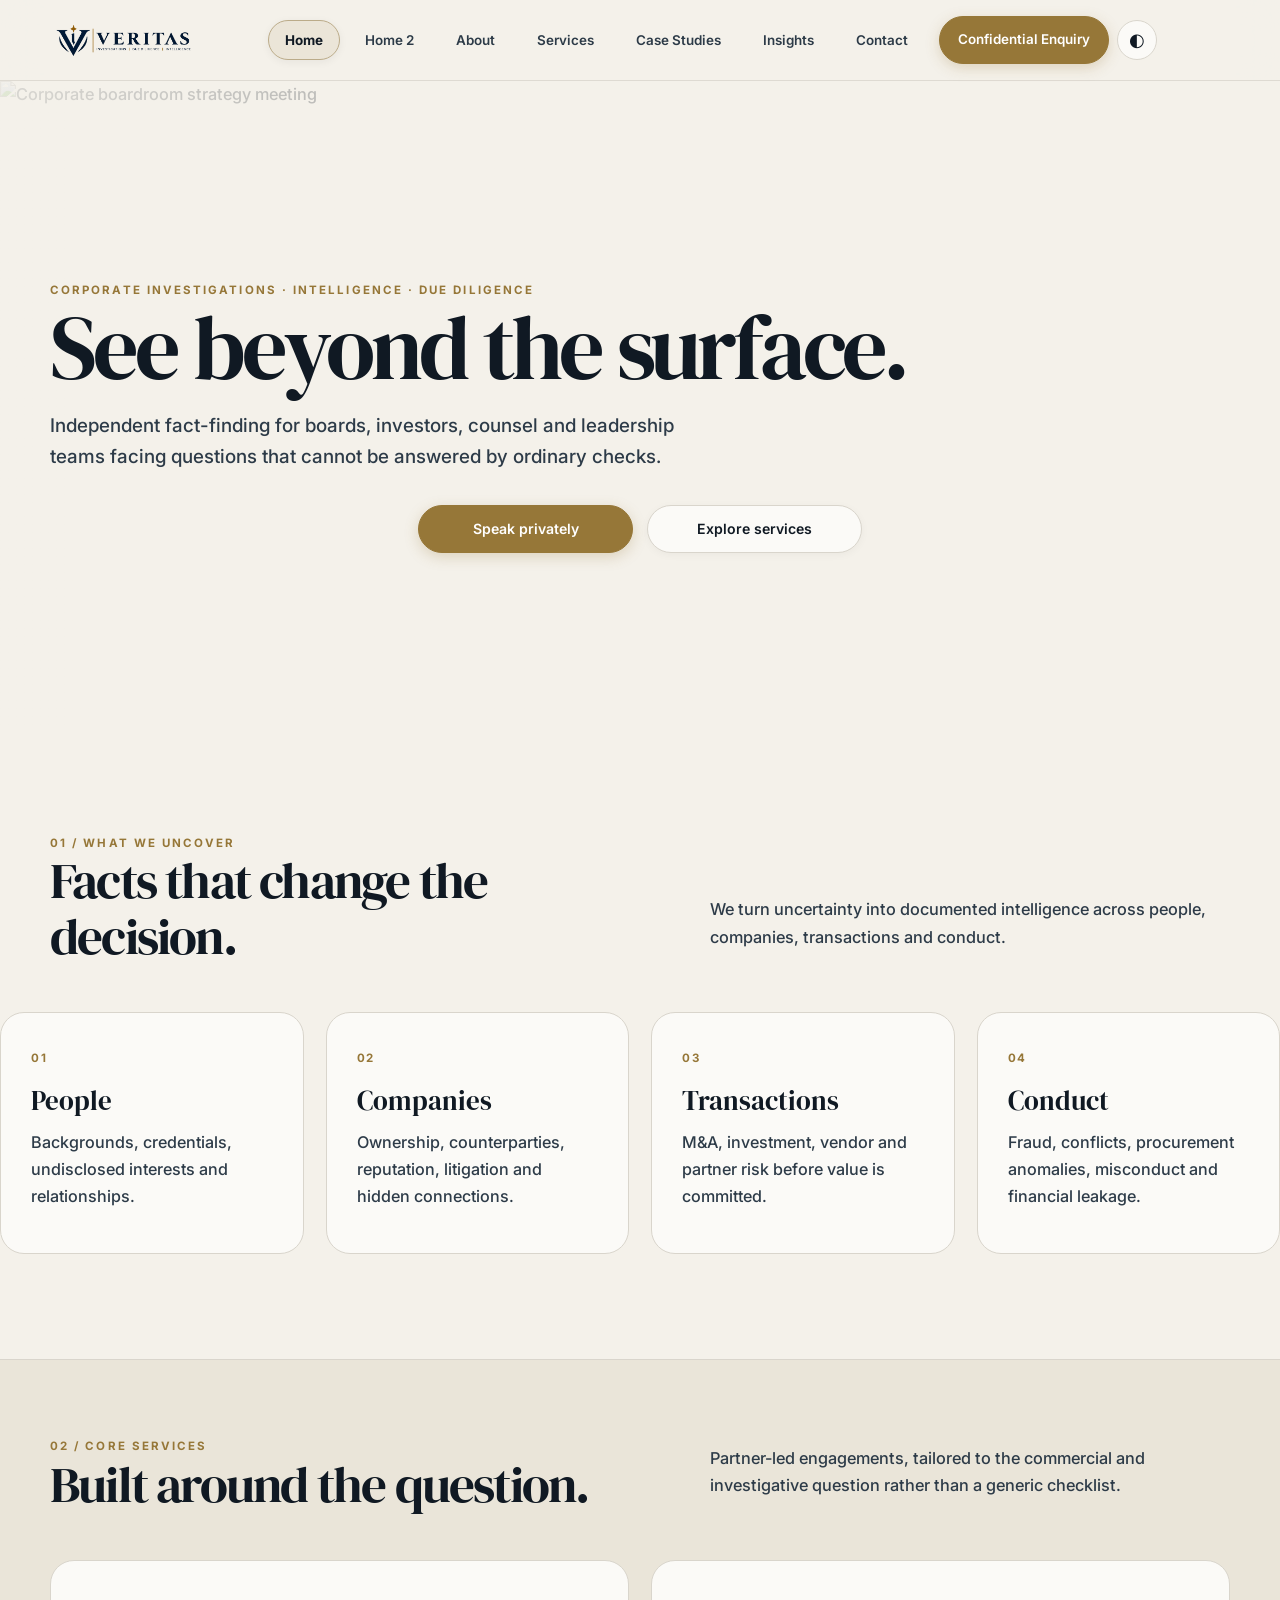
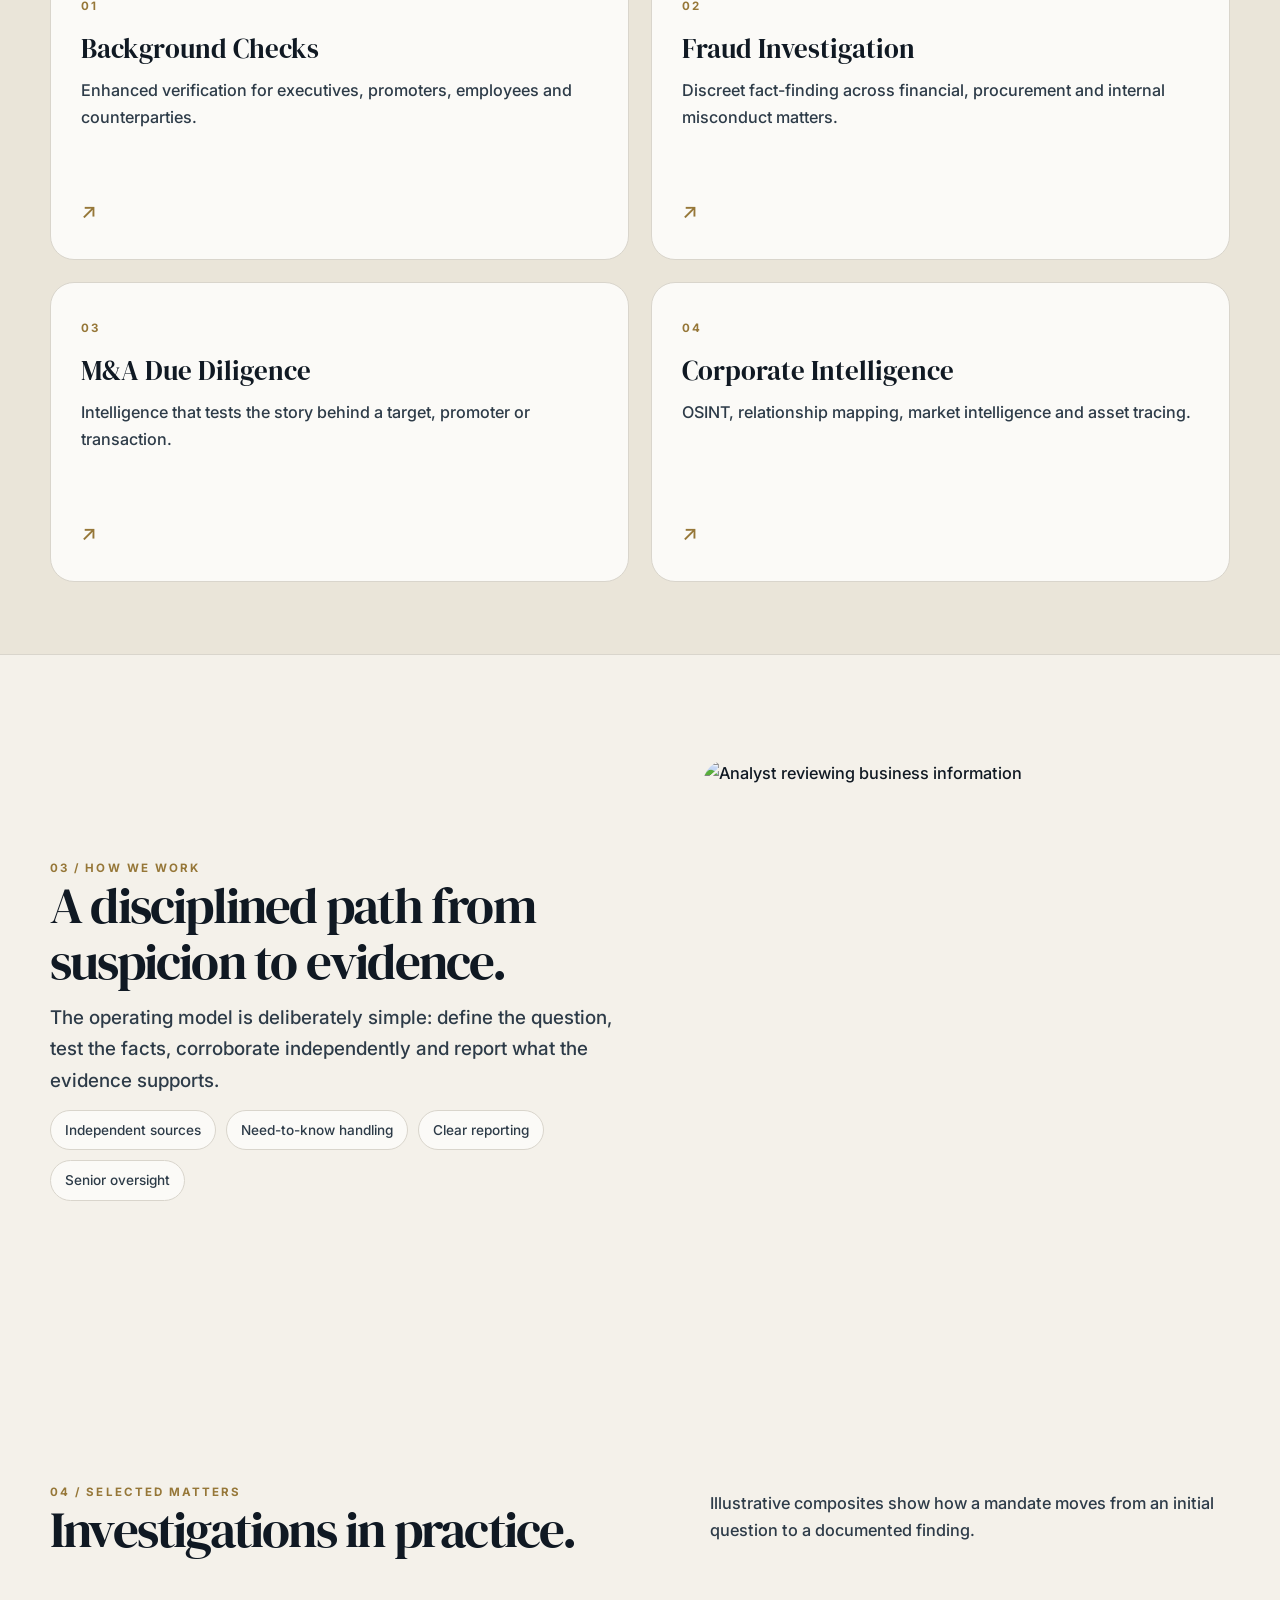
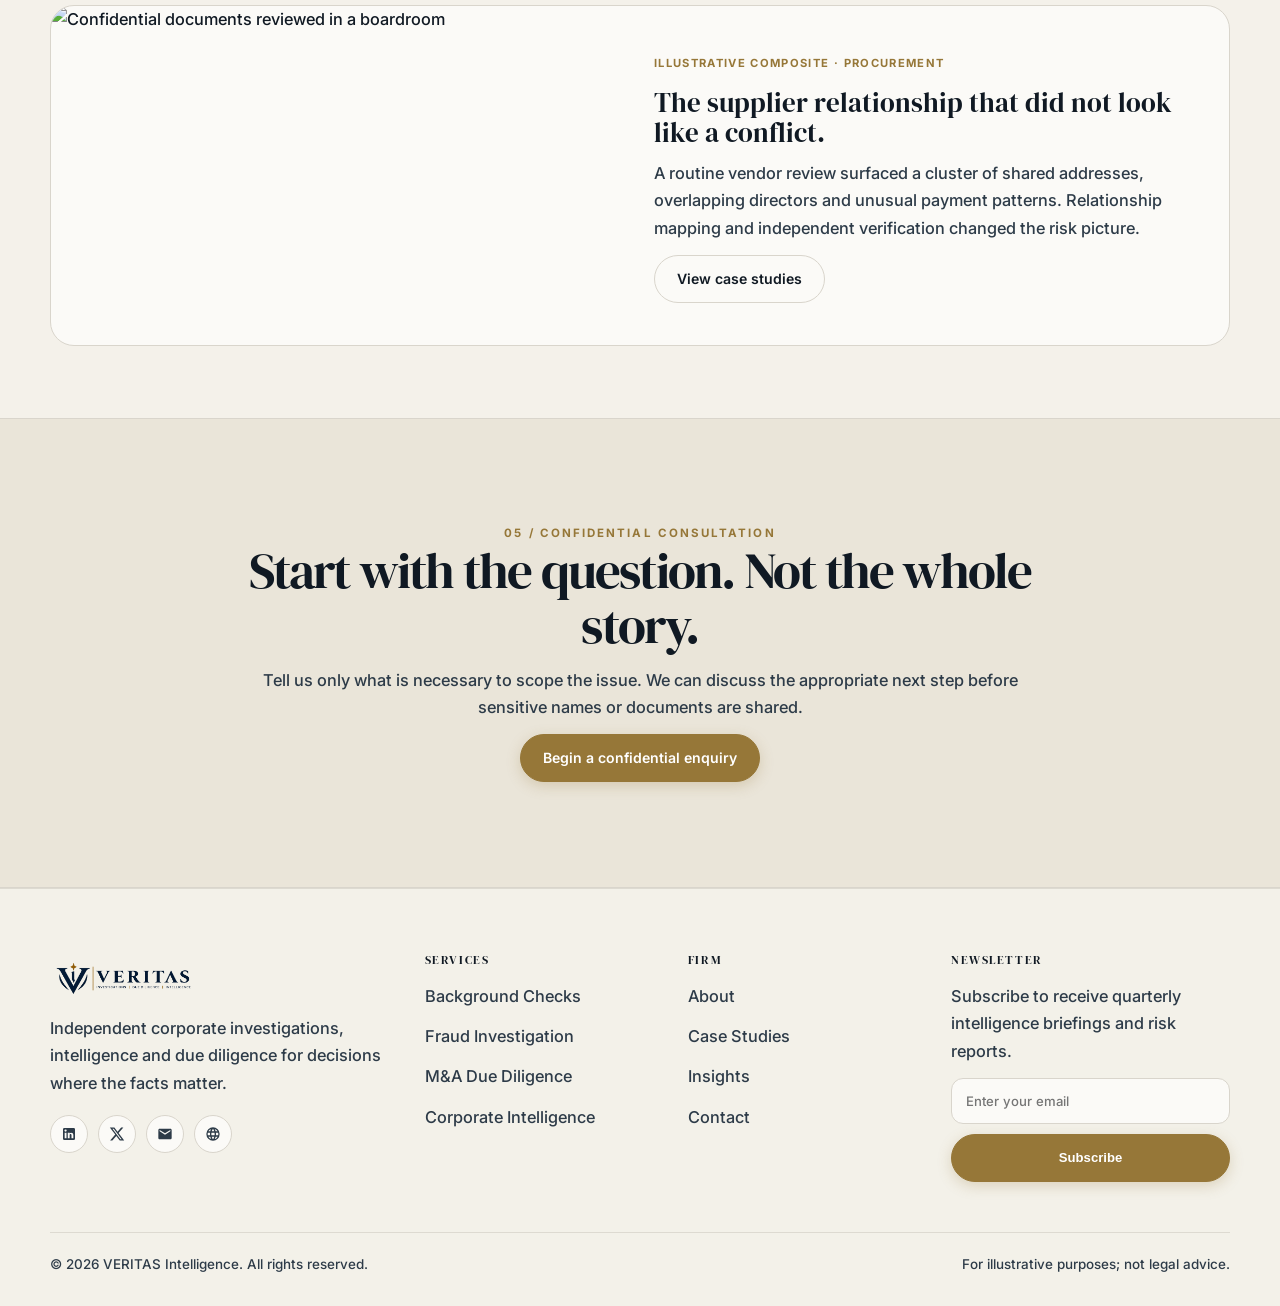
==== index.html @ 7354df3a "firstcommit" ====
<!doctype html>
<html lang="en">

<head>
  <meta charset="utf-8">
  <meta name="viewport" content="width=device-width,initial-scale=1">
  <title>Corporate Investigation & Due Diligence | VERITAS Intelligence</title>
  <meta name="description" content="Discreet corporate investigations, intelligence and due diligence.">
  <link rel="icon" type="image/png" href="assets/favicon.png">
  <link rel="stylesheet" href="assets/style.css">
</head>

<body data-page="home" class="">

  <header class="site-header">
    <div class="container nav">
      <a class="brand" href="index.html"><img src="assets/logo.png" width="144" height="48"
          alt="VERITAS Intelligence"></a>
      <nav class="nav-links"><a href="index.html" data-page="home">Home</a><a href="home-02.html"
          data-page="home-02">Home 2</a><a href="about.html" data-page="about">About</a><a href="services.html"
          data-page="services">Services</a><a href="case-studies.html" data-page="cases">Case Studies</a><a
          href="insights.html" data-page="insights">Insights</a><a href="contact.html" data-page="contact">Contact</a><a
          class="btn gold nav-btn" href="contact.html">Confidential Enquiry</a><button class="theme-toggle"
          data-theme-toggle aria-label="Switch theme">◐</button></nav>
      <div class="nav-actions">
        <button class="menu-toggle" data-menu aria-label="Open menu">☰</button>
      </div>
    </div>
  </header>


  <section class="hero">
    <img src="https://images.unsplash.com/photo-1758691736067-b309ee3ef7b9?auto=format&fit=crop&fm=jpg&q=82&w=1800"
      alt="Corporate boardroom strategy meeting">
    <div class="container hero-inner">
      <div class="eyebrow">Corporate investigations · Intelligence · Due diligence</div>
      <h1>See beyond the surface.</h1>
      <p class="lead">Independent fact-finding for boards, investors, counsel and leadership teams facing questions that
        cannot be answered by ordinary checks.</p>
      <div class="hero-meta"><a class="btn gold" href="contact.html">Speak privately</a><a class="btn secondary"
          href="services.html">Explore services</a></div>
    </div>
  </section>
  <section class="section">
    <div class="container section-head">
      <div>
        <div class="eyebrow">01 / What we uncover</div>
        <h2>Facts that change the decision.</h2>
      </div>
      <div>
        <p>We turn uncertainty into documented intelligence across people, companies, transactions and conduct.</p>
      </div>
    </div>
    <div class="grid grid-4">
      <article class="card"><span class="num">01</span>
        <h3>People</h3>
        <p>Backgrounds, credentials, undisclosed interests and relationships.</p>
      </article>
      <article class="card"><span class="num">02</span>
        <h3>Companies</h3>
        <p>Ownership, counterparties, reputation, litigation and hidden connections.</p>
      </article>
      <article class="card"><span class="num">03</span>
        <h3>Transactions</h3>
        <p>M&A, investment, vendor and partner risk before value is committed.</p>
      </article>
      <article class="card"><span class="num">04</span>
        <h3>Conduct</h3>
        <p>Fraud, conflicts, procurement anomalies, misconduct and financial leakage.</p>
      </article>
    </div>
  </section>
  <section class="section-sm dark-band">
    <div class="container">
      <div class="section-head">
        <div>
          <div class="eyebrow">02 / Core services</div>
          <h2>Built around the question.</h2>
        </div>
        <div>
          <p>Partner-led engagements, tailored to the commercial and investigative question rather than a generic
            checklist.</p>
        </div>
      </div>
      <div class="grid grid-2">
        <a class="card service-card" href="services.html">
          <div><span class="num">01</span>
            <h3>Background Checks</h3>
            <p>Enhanced verification for executives, promoters, employees and counterparties.</p>
          </div><span class="arrow">↗</span>
        </a>
        <a class="card service-card" href="services.html">
          <div><span class="num">02</span>
            <h3>Fraud Investigation</h3>
            <p>Discreet fact-finding across financial, procurement and internal misconduct matters.</p>
          </div><span class="arrow">↗</span>
        </a>
        <a class="card service-card" href="services.html">
          <div><span class="num">03</span>
            <h3>M&A Due Diligence</h3>
            <p>Intelligence that tests the story behind a target, promoter or transaction.</p>
          </div><span class="arrow">↗</span>
        </a>
        <a class="card service-card" href="services.html">
          <div><span class="num">04</span>
            <h3>Corporate Intelligence</h3>
            <p>OSINT, relationship mapping, market intelligence and asset tracing.</p>
          </div><span class="arrow">↗</span>
        </a>
      </div>
    </div>
  </section>
  <section class="section">
    <div class="container split">
      <div>
        <div class="eyebrow">03 / How we work</div>
        <h2>A disciplined path from suspicion to evidence.</h2>
        <p class="lead">The operating model is deliberately simple: define the question, test the facts, corroborate
          independently and report what the evidence supports.</p>
        <div class="pills"><span class="pill">Independent sources</span><span class="pill">Need-to-know
            handling</span><span class="pill">Clear reporting</span><span class="pill">Senior oversight</span></div>
      </div><img
        src="https://images.unsplash.com/photo-1758876020343-c8c2add9d527?auto=format&fit=crop&fm=jpg&q=82&w=1500"
        alt="Analyst reviewing business information">
    </div>
  </section>
  <section class="section-sm">
    <div class="container">
      <div class="section-head">
        <div>
          <div class="eyebrow">04 / Selected matters</div>
          <h2>Investigations in practice.</h2>
        </div>
        <div>
          <p>Illustrative composites show how a mandate moves from an initial question to a documented finding.</p>
        </div>
      </div>
      <div class="case-card"><img
          src="https://images.unsplash.com/photo-1758876201660-103984519266?auto=format&fit=crop&fm=jpg&q=82&w=1500"
          alt="Confidential documents reviewed in a boardroom">
        <div class="copy"><span class="tag">Illustrative composite · Procurement</span>
          <h3>The supplier relationship that did not look like a conflict.</h3>
          <p>A routine vendor review surfaced a cluster of shared addresses, overlapping directors and unusual payment
            patterns. Relationship mapping and independent verification changed the risk picture.</p><a
            class="btn ghost" href="case-studies.html">View case studies</a>
        </div>
      </div>
    </div>
  </section>
  <section class="section dark-band">
    <div class="container narrow" style="text-align:center">
      <div class="eyebrow">05 / Confidential consultation</div>
      <h2>Start with the question. Not the whole story.</h2>
      <p>Tell us only what is necessary to scope the issue. We can discuss the appropriate next step before sensitive
        names or documents are shared.</p><a class="btn gold" href="contact.html">Begin a confidential enquiry</a>
    </div>
  </section>


  <footer class="footer">
    <div class="container footer-grid">
      <div><a class="brand" href="index.html"><img src="assets/logo.png" width="144" height="48"
            alt="VERITAS Intelligence"></a>
        <p>Independent corporate investigations, intelligence and due diligence for decisions where the facts matter.
        </p>
        <div class="footer-socials">
          <a href="#" aria-label="LinkedIn"><svg width="16" height="16" fill="currentColor" viewBox="0 0 24 24">
              <path
                d="M19 3a2 2 0 0 1 2 2v14a2 2 0 0 1-2 2H5a2 2 0 0 1-2-2V5a2 2 0 0 1 2-2h14m-.5 15.5v-5.3a3.26 3.26 0 0 0-3.26-3.26c-.85 0-1.84.52-2.28 1.3v-1.11h-2.79v8.37h2.79v-4.93c0-.77.62-1.4 1.39-1.4a1.4 1.4 0 0 1 1.4 1.4v4.93h2.75M6.88 8.56a1.68 1.68 0 0 0 1.68-1.68c0-.93-.75-1.69-1.68-1.69a1.69 1.69 0 0 0-1.69 1.69c0 .93.76 1.68 1.69 1.68m1.39 9.94v-8.37H5.5v8.37h2.77z" />
            </svg></a>
          <a href="#" aria-label="X (Twitter)"><svg width="16" height="16" fill="currentColor" viewBox="0 0 24 24">
              <path
                d="M18.244 2.25h3.308l-7.227 8.26 8.502 11.24H16.17l-5.214-6.817L4.99 21.75H1.68l7.73-8.835L1.254 2.25H8.08l4.713 6.231zm-1.161 17.52h1.833L7.084 4.126H5.117z" />
            </svg></a>
          <a href="contact.html" aria-label="Email"><svg width="16" height="16" fill="currentColor" viewBox="0 0 24 24">
              <path
                d="M20 4H4c-1.1 0-1.99.9-1.99 2L2 18c0 1.1.9 2 2 2h16c1.1 0 2-.9 2-2V6c0-1.1-.9-2-2-2zm0 4l-8 5-8-5V6l8 5 8-5v2z" />
            </svg></a>
          <a href="#" aria-label="Global Network"><svg width="16" height="16" fill="currentColor" viewBox="0 0 24 24">
              <path
                d="M12 2A10 10 0 0 0 2 12a10 10 0 0 0 10 10 10 10 0 0 0 10-10A10 10 0 0 0 12 2zm6.93 6h-2.95a15.65 15.65 0 0 0-1.38-3.56A8.03 8.03 0 0 1 18.93 8zM12 4.04c.83 1.2 1.48 2.53 1.91 3.96h-3.82c.43-1.43 1.08-2.76 1.91-3.96zM4.26 14C4.1 13.36 4 12.69 4 12s.1-1.36.26-2h3.38c-.08.66-.14 1.32-.14 2 0 .68.06 1.34.14 2H4.26zm.81 2h2.95c.32 1.25.78 2.45 1.38 3.56A8.03 8.03 0 0 1 5.07 16zm2.95-8H5.07a8.03 8.03 0 0 1 3.56-3.56A15.65 15.65 0 0 0 8.02 8zM12 19.96c-.83-1.2-1.48-2.53-1.91-3.96h3.82c-.43 1.43-1.08 2.76-1.91 3.96zM14.34 14H9.66c-.09-.66-.16-1.32-.16-2 0-.68.07-1.34.16-2h4.68c.09.66.16 1.32.16 2 0 .68-.07 1.34-.16 2zm.24 5.56c.6-1.11 1.06-2.31 1.38-3.56h2.95a8.03 8.03 0 0 1-3.33 3.56zM16.36 14c.08-.66.14-1.32.14-2 0-.68-.06-1.34-.14-2h3.38c.16.64.26 1.31.26 2s-.1 1.36-.26 2h-3.38z" />
            </svg></a>
        </div>
      </div>
      <div>
        <h4>Services</h4>
        <p><a href="services.html">Background Checks</a></p>
        <p><a href="services.html">Fraud Investigation</a></p>
        <p><a href="services.html">M&A Due Diligence</a></p>
        <p><a href="services.html">Corporate Intelligence</a></p>
      </div>
      <div>
        <h4>Firm</h4>
        <p><a href="about.html">About</a></p>
        <p><a href="case-studies.html">Case Studies</a></p>
        <p><a href="insights.html">Insights</a></p>
        <p><a href="contact.html">Contact</a></p>
      </div>
      <div>
        <h4>Newsletter</h4>
        <p>Subscribe to receive quarterly intelligence briefings and risk reports.</p>
        <form class="footer-newsletter"
          onsubmit="event.preventDefault();this.reset();alert('Subscribed successfully!')"><input type="email"
            placeholder="Enter your email" required aria-label="Your Email Address"><button class="btn gold"
            type="submit">Subscribe</button></form>
      </div>
    </div>
    <div class="container footer-bottom"><span>© <span data-year></span> VERITAS Intelligence. All rights
        reserved.</span><span>For illustrative purposes; not legal advice.</span></div>
  </footer>

  <script src="assets/site.js"></script>
</body>

</html>
---- assets/style.css ----
@import url('https://fonts.googleapis.com/css2?family=DM+Serif+Display&family=Inter:wght@400;500;600;700&display=swap');

:root {
  --bg: #f4f1ea;
  --surface: #fbfaf7;
  --surface2: #eae5d9;
  --ink: #101923;
  --muted: #2d3b48;
  --line: #d9d5cc;
  --navy: #0b1724;
  --navy2: #132536;
  --gold: #967738;
  --steel: #496477;
  --shadow: 0 20px 60px rgba(11, 23, 36, .08);
  --radius: 24px;

  --header-footer-bg: color-mix(in srgb, var(--bg) 92%, transparent);
  --header-footer-border: color-mix(in srgb, var(--line) 80%, transparent);

  --hero-bg: var(--bg);
  --hero-overlay: linear-gradient(90deg, color-mix(in srgb, var(--bg) 85%, transparent) 0%, color-mix(in srgb, var(--bg) 55%, transparent) 50%, color-mix(in srgb, var(--bg) 20%, transparent) 100%);
  --hero-text: var(--ink);

  --band-bg: var(--surface2);
  --band-card-bg: var(--surface);
  --band-card-border: var(--line);
}

html[data-theme="dark"] {
  --bg: #07111b;
  --surface: #0d1a27;
  --surface2: #122334;
  --ink: #eef2f4;
  --muted: #cbd5e1;
  --line: #263745;
  --navy: #050d15;
  --navy2: #102130;
  --gold: #c5ad79;
  --steel: #8da9ba;
  --shadow: 0 24px 70px rgba(0, 0, 0, .35);

  --header-footer-bg: color-mix(in srgb, var(--bg) 92%, transparent);
  --header-footer-border: color-mix(in srgb, var(--line) 80%, transparent);

  --hero-bg: var(--navy);
  --hero-overlay: linear-gradient(90deg, color-mix(in srgb, var(--navy) 88%, transparent) 0%, color-mix(in srgb, var(--navy) 60%, transparent) 50%, color-mix(in srgb, var(--navy) 25%, transparent) 100%);
  --hero-text: #eef2f4;

  --band-bg: var(--navy);
  --band-card-bg: var(--navy2);
  --band-card-border: #294050;
}

* {
  box-sizing: border-box
}

html {
  scroll-behavior: smooth
}

body {
  margin: 0;
  background: var(--bg);
  color: var(--ink);
  font-family: Inter, system-ui, sans-serif;
  font-size: 1.02rem;
  font-weight: 500;
  line-height: 1.68;
  transition: background-color .25s ease, color .25s ease
}

a {
  color: inherit;
  text-decoration: none
}

img {
  display: block;
  max-width: 100%
}

.container {
  width: min(1180px, calc(100% - 40px));
  margin: auto
}

.narrow {
  width: min(820px, calc(100% - 40px));
  margin: auto
}

.eyebrow {
  font-size: .72rem;
  letter-spacing: .18em;
  text-transform: uppercase;
  color: var(--gold);
  font-weight: 700
}

h1,
h2,
h3,
h4 {
  font-family: "DM Serif Display", Georgia, serif;
  line-height: 1.08;
  font-weight: 400;
  margin: 0;
  color: var(--ink)
}

h1 {
  font-size: clamp(3.2rem, 7vw, 6.8rem);
  letter-spacing: -.045em
}

h2 {
  font-size: clamp(2.25rem, 4vw, 4.2rem);
  letter-spacing: -.035em
}

h3 {
  font-size: 1.7rem
}

p {
  color: var(--muted);
  font-weight: 500;
  font-size: 1.02rem;
  line-height: 1.68;
  margin: .8rem 0
}

.lead {
  font-size: 1.18rem;
  font-weight: 500;
  line-height: 1.68;
  max-width: 680px;
  color: var(--muted)
}

.btn {
  display: inline-flex;
  align-items: center;
  justify-content: center;
  gap: 10px;
  height: 48px;
  padding: 0 22px;
  border: 1px solid var(--line);
  border-radius: 999px;
  font-weight: 600;
  font-size: .88rem;
  line-height: 1;
  color: var(--ink);
  background: transparent;
  transition: all .25s ease;
  cursor: pointer;
  white-space: nowrap;
  box-sizing: border-box;
  vertical-align: middle
}

.btn:hover {
  transform: translateY(-2px);
  box-shadow: 0 6px 18px rgba(0, 0, 0, .1);
  color: var(--ink)
}

.btn.primary {
  background: var(--ink);
  color: var(--bg);
  border-color: var(--ink)
}

.btn.primary:hover {
  opacity: .92;
  box-shadow: 0 8px 22px rgba(0, 0, 0, .2)
}

.btn.gold {
  background: var(--gold);
  border-color: var(--gold);
  color: #ffffff;
  font-weight: 600;
  box-shadow: 0 4px 14px rgba(150, 119, 56, .25)
}

.btn.gold:hover {
  background: color-mix(in srgb, var(--gold) 88%, black);
  border-color: color-mix(in srgb, var(--gold) 88%, black);
  color: #ffffff;
  box-shadow: 0 6px 20px rgba(150, 119, 56, .38)
}

html[data-theme="dark"] .btn.gold {
  background: var(--gold);
  border-color: var(--gold);
  color: #07111b;
  box-shadow: 0 4px 16px rgba(197, 173, 121, .25)
}

html[data-theme="dark"] .btn.gold:hover {
  background: #d5be8c;
  border-color: #d5be8c;
  color: #050d15;
  box-shadow: 0 6px 22px rgba(197, 173, 121, .38)
}

.btn.secondary {
  border-color: var(--line);
  background: var(--surface);
  color: var(--ink);
  box-shadow: 0 2px 8px rgba(0, 0, 0, .04)
}

.btn.secondary:hover {
  border-color: var(--ink);
  background: var(--surface2)
}

.btn.ghost {
  border-color: var(--line);
  color: var(--ink)
}

.btn.ghost:hover {
  border-color: var(--ink);
  background: color-mix(in srgb, var(--ink) 6%, transparent)
}

.site-header {
  position: sticky;
  top: 0;
  z-index: 50;
  background: var(--header-footer-bg);
  backdrop-filter: blur(18px);
  border-bottom: 1px solid var(--header-footer-border);
  transition: background-color .25s ease, border-color .25s ease
}

.nav {
  height: 80px;
  display: flex;
  align-items: center;
  justify-content: space-between;
  gap: 20px
}

.brand {
  display: flex;
  align-items: center;
  gap: 11px;
  font-weight: 800;
  letter-spacing: .08em;
  color: var(--ink)
}

.brand img {
  height: 48px;
  width: 144px;
  aspect-ratio: 3 / 1;
  object-fit: contain;
  display: block;
  flex-shrink: 0;
  transition: filter .25s ease, opacity .25s ease
}

html[data-theme="dark"] .brand img {
  filter: brightness(0) invert(0.96);
  opacity: .95
}

.mark {
  width: 36px;
  height: 36px;
  border: 1px solid var(--gold);
  display: grid;
  place-items: center;
  position: relative
}

.mark:before,
.mark:after {
  content: "";
  position: absolute;
  border: 1px solid var(--gold)
}

.mark:before {
  width: 16px;
  height: 16px;
  transform: rotate(45deg)
}

.mark:after {
  width: 5px;
  height: 5px;
  background: var(--gold);
  border-radius: 50%
}

.nav-links {
  display: flex;
  align-items: center;
  gap: 8px;
  font-size: .84rem;
  font-weight: 600;
  color: var(--muted)
}

.nav-links a {
  padding: 8px 16px;
  border-radius: 999px;
  border: 1px solid transparent;
  color: var(--muted);
  transition: all .2s ease;
  display: inline-flex;
  align-items: center;
  justify-content: center;
  white-space: nowrap
}

.nav-links a:hover {
  color: var(--ink);
  background: color-mix(in srgb, var(--ink) 6%, transparent)
}

.nav-links a.active {
  color: var(--ink);
  font-weight: 700;
  background: color-mix(in srgb, var(--gold) 16%, var(--surface));
  border: 1px solid color-mix(in srgb, var(--gold) 45%, var(--line));
  box-shadow: 0 2px 8px rgba(0, 0, 0, .06)
}

.nav-links .nav-btn {
  padding: 9px 18px;
  font-size: .84rem;
  margin-left: 6px
}

.nav-actions {
  display: flex;
  align-items: center;
  gap: 8px
}

.theme-toggle,
.menu-toggle {
  width: 40px;
  height: 40px;
  border: 1px solid var(--line);
  background: var(--surface);
  color: var(--ink);
  border-radius: 50%;
  cursor: pointer;
  display: grid;
  place-items: center;
  font-size: 1.1rem;
  transition: .2s ease
}

.theme-toggle:hover,
.menu-toggle:hover {
  border-color: var(--ink)
}

.menu-toggle {
  display: none;
  border-radius: 10px
}

.hero {
  position: relative;
  min-height: 72vh;
  display: grid;
  align-items: end;
  overflow: hidden;
  background: var(--hero-bg);
  color: var(--hero-text);
  transition: background-color .25s ease
}

.hero img {
  position: absolute;
  inset: 0;
  width: 100%;
  height: 100%;
  object-fit: cover;
  opacity: .78;
  filter: brightness(0.92) contrast(1.05)
}

.hero:after {
  content: "";
  position: absolute;
  inset: 0;
  background: var(--hero-overlay)
}

.hero-inner {
  position: relative;
  z-index: 2;
  padding: 110px 0 86px
}

.hero h1 {
  max-width: 950px;
  color: var(--ink)
}

.hero p {
  color: var(--muted);
  max-width: 650px
}

.hero .hero-meta {
  display: flex;
  align-items: center;
  justify-content: center;
  gap: 14px;
  flex-wrap: wrap;
  margin-top: 32px
}

.hero-meta .btn {
  min-width: 215px;
  justify-content: center;
  text-align: center
}

.hero .eyebrow {
  color: var(--gold)
}

.section {
  padding: 105px 0
}

.section-sm {
  padding: 72px 0
}

.section-head {
  display: flex;
  justify-content: space-between;
  gap: 40px;
  align-items: end;
  margin-bottom: 48px
}

.section-head>div:last-child {
  max-width: 520px
}

.grid {
  display: grid;
  gap: 22px
}

.grid-2 {
  grid-template-columns: repeat(2, 1fr)
}

.grid-3 {
  grid-template-columns: repeat(3, 1fr)
}

.grid-4 {
  grid-template-columns: repeat(4, 1fr)
}

.card {
  background: var(--surface);
  border: 1px solid var(--line);
  border-radius: var(--radius);
  padding: 30px;
  transition: .25s ease
}

.card:hover {
  transform: translateY(-4px);
  box-shadow: var(--shadow)
}

.card .num {
  font-size: .72rem;
  color: var(--gold);
  letter-spacing: .16em;
  font-weight: 700
}

.card h3 {
  margin-top: 16px;
  color: var(--ink)
}

.card p {
  color: var(--muted);
  font-weight: 500;
  font-size: 1.01rem
}

.card ul {
  padding-left: 18px;
  color: var(--muted);
  font-weight: 500;
  font-size: 1.01rem
}

.card li {
  margin: 6px 0
}

.service-card {
  min-height: 300px;
  display: flex;
  flex-direction: column;
  justify-content: space-between
}

.service-card .arrow {
  font-size: 1.3rem;
  color: var(--gold)
}

.image-card {
  overflow: hidden;
  border-radius: var(--radius);
  border: 1px solid var(--line);
  background: var(--surface)
}

.image-card img {
  width: 100%;
  height: 280px;
  object-fit: cover
}

.image-card .copy {
  padding: 26px
}

.split {
  display: grid;
  grid-template-columns: 1.05fr .95fr;
  gap: 70px;
  align-items: center
}

.split img {
  width: 100%;
  height: 540px;
  object-fit: cover;
  border-radius: var(--radius)
}

.stat-row {
  display: grid;
  grid-template-columns: repeat(4, 1fr);
  border-top: 1px solid var(--line);
  border-bottom: 1px solid var(--line)
}

.stat {
  padding: 26px 18px;
  border-right: 1px solid var(--line)
}

.stat:last-child {
  border-right: 0
}

.stat strong {
  font: 400 2.6rem "DM Serif Display", serif;
  color: var(--ink)
}

.stat span {
  display: block;
  color: var(--muted);
  font-size: .9rem;
  font-weight: 500;
  margin-top: 5px
}

.dark-band {
  background: var(--band-bg);
  color: var(--ink);
  border-top: 1px solid var(--line);
  border-bottom: 1px solid var(--line);
  transition: background-color .25s ease
}

.dark-band p {
  color: var(--muted)
}

.dark-band .card {
  background: var(--band-card-bg);
  border-color: var(--band-card-border)
}

.pills {
  display: flex;
  gap: 10px;
  flex-wrap: wrap
}

.pill {
  padding: 8px 14px;
  border: 1px solid var(--line);
  background: var(--surface);
  border-radius: 999px;
  font-size: .85rem;
  font-weight: 500;
  color: var(--muted)
}

.process {
  display: grid;
  grid-template-columns: repeat(3, 1fr);
  gap: 0;
  border-top: 1px solid var(--line);
  border-bottom: 1px solid var(--line)
}

.step {
  padding: 34px 30px;
  border-right: 1px solid var(--line)
}

.step:last-child {
  border-right: 0
}

.step b {
  font-size: .72rem;
  letter-spacing: .16em;
  color: var(--gold)
}

.step h3 {
  margin-top: 15px;
  color: var(--ink)
}

.step p {
  color: var(--muted)
}

.quote {
  padding: 50px;
  border-left: 2px solid var(--gold);
  background: var(--surface);
  border-radius: 0 var(--radius) var(--radius) 0;
  border-top: 1px solid var(--line);
  border-right: 1px solid var(--line);
  border-bottom: 1px solid var(--line)
}

.quote p {
  font: 400 2rem/1.35 "DM Serif Display", serif;
  color: var(--ink)
}

.case-card {
  display: grid;
  grid-template-columns: 1fr 1.1fr;
  overflow: hidden;
  border: 1px solid var(--line);
  border-radius: var(--radius);
  background: var(--surface)
}

.case-card img {
  width: 100%;
  height: 100%;
  min-height: 330px;
  object-fit: cover
}

.case-card .copy {
  padding: 42px
}

.tag {
  display: inline-block;
  font-size: .7rem;
  letter-spacing: .12em;
  text-transform: uppercase;
  color: var(--gold);
  font-weight: 700;
  margin-bottom: 15px
}

.faq details {
  border-top: 1px solid var(--line);
  padding: 22px 0
}

.faq details:last-child {
  border-bottom: 1px solid var(--line)
}

.faq summary {
  cursor: pointer;
  font-weight: 700;
  color: var(--ink);
  list-style: none;
  display: flex;
  justify-content: space-between;
  gap: 20px
}

.faq summary::-webkit-details-marker {
  display: none
}

.faq details p {
  color: var(--muted)
}

.form-wrap {
  display: grid;
  grid-template-columns: .85fr 1.15fr;
  gap: 50px;
  align-items: start
}

.form {
  background: var(--surface);
  border: 1px solid var(--line);
  border-radius: var(--radius);
  padding: 34px
}

.form-grid {
  display: grid;
  grid-template-columns: 1fr 1fr;
  gap: 16px
}

label {
  display: block;
  font-size: .78rem;
  font-weight: 700;
  margin-bottom: 7px;
  color: var(--ink)
}

input,
select,
textarea {
  width: 100%;
  border: 1px solid var(--line);
  background: var(--bg);
  color: var(--ink);
  padding: 13px 14px;
  border-radius: 12px;
  font: inherit;
  outline: none;
  transition: border-color .2s
}

input:focus,
select:focus,
textarea:focus {
  border-color: var(--ink)
}

textarea {
  min-height: 145px;
  resize: vertical
}

.full {
  grid-column: 1/-1
}

.notice {
  font-size: .84rem;
  font-weight: 500;
  color: var(--muted);
  margin-top: 14px
}

.footer {
  padding: 65px 0 30px;
  background: var(--header-footer-bg);
  color: var(--ink);
  border-top: 1px solid var(--header-footer-border);
  transition: background-color .25s ease, border-color .25s ease
}

.footer p,
.footer a {
  color: var(--muted);
  transition: color .2s ease
}

.footer a:hover {
  color: var(--ink)
}

.footer-grid {
  display: grid;
  grid-template-columns: 1.5fr 1fr 1fr 1.25fr;
  gap: 40px;
  padding-bottom: 50px
}

.footer h4 {
  font-size: .75rem;
  letter-spacing: .13em;
  text-transform: uppercase;
  color: var(--ink);
  margin-bottom: 16px
}

.footer-bottom {
  border-top: 1px solid var(--header-footer-border);
  padding-top: 20px;
  display: flex;
  justify-content: space-between;
  gap: 20px;
  font-size: .84rem;
  font-weight: 500;
  color: var(--muted)
}

.footer-socials {
  display: flex;
  align-items: center;
  gap: 10px;
  margin-top: 18px
}

.footer-socials a {
  width: 38px;
  height: 38px;
  border: 1px solid var(--line);
  border-radius: 50%;
  display: grid;
  place-items: center;
  color: var(--muted);
  background: var(--surface);
  transition: .2s ease
}

.footer-socials a:hover {
  color: var(--ink);
  border-color: var(--gold);
  transform: translateY(-2px)
}

.footer-newsletter {
  display: flex;
  flex-direction: column;
  gap: 10px;
  margin-top: 12px
}

.footer-newsletter input {
  padding: 11px 14px;
  border-radius: 12px;
  border: 1px solid var(--line);
  background: var(--surface);
  color: var(--ink);
  font-size: .82rem
}

.footer-newsletter input:focus {
  border-color: var(--ink)
}

.footer-newsletter .btn {
  width: 100%;
  padding: 10px 14px;
  font-size: .82rem
}

.mobile-only {
  display: none
}

.mini-nav {
  display: flex;
  gap: 20px;
  flex-wrap: wrap;
  font-size: .78rem;
  color: var(--muted)
}

.kicker {
  display: flex;
  align-items: center;
  gap: 12px;
  margin-bottom: 18px
}

.kicker:before {
  content: "";
  width: 38px;
  height: 1px;
  background: var(--gold)
}

.list-clean {
  list-style: none;
  padding: 0;
  margin: 0
}

.list-clean li {
  padding: 15px 0;
  border-bottom: 1px solid var(--line);
  display: flex;
  justify-content: space-between;
  gap: 20px;
  color: var(--ink)
}

.logo-word {
  font-size: .85rem
}

@media(max-width:900px) {
  .nav {
    height: 74px;
  }

  .brand img {
    height: 42px;
  }

  .nav-links {
    display: none;
    position: absolute;
    top: 80px;
    left: 20px;
    right: 20px;
    padding: 20px;
    background: var(--surface);
    border: 1px solid var(--line);
    border-radius: 18px;
    box-shadow: var(--shadow);
    flex-direction: column;
    align-items: stretch;
    gap: 8px;
    z-index: 100
  }

  .nav-links a {
    justify-content: flex-start;
    padding: 10px 18px
  }

  .nav-links .nav-btn {
    margin-left: 0;
    margin-top: 6px;
    width: 100%;
    justify-content: center;
    padding: 12px 20px
  }

  .nav-links .theme-toggle {
    width: 100%;
    height: 44px;
    border-radius: 12px;
    font-size: .92rem;
    font-weight: 600;
    font-family: inherit;
    display: flex;
    align-items: center;
    justify-content: center;
    gap: 8px;
    margin-top: 4px
  }

  .nav-links.open {
    display: flex
  }

  .menu-toggle {
    display: block
  }

  .grid-4 {
    grid-template-columns: repeat(2, 1fr)
  }

  .split,
  .form-wrap {
    grid-template-columns: 1fr
  }

  .split img {
    height: 420px
  }

  .footer-grid {
    grid-template-columns: 1fr 1fr
  }
}

@media(max-width:640px) {
  .container {
    width: min(100% - 28px, 1180px)
  }

  .nav {
    height: 68px
  }

  .hero-inner {
    padding: 90px 0 65px
  }

  h1 {
    font-size: clamp(2.9rem, 15vw, 4.8rem)
  }

  .section {
    padding: 75px 0
  }

  .section-head {
    display: block;
    margin-bottom: 34px
  }

  .section-head>div:last-child {
    margin-top: 18px
  }

  .grid-2,
  .grid-3,
  .grid-4,
  .process,
  .stat-row,
  .form-grid {
    grid-template-columns: 1fr
  }

  .stat {
    border-right: 0;
    border-bottom: 1px solid var(--line)
  }

  .stat:last-child {
    border-bottom: 0
  }

  .step {
    border-right: 0;
    border-bottom: 1px solid var(--line)
  }

  .step:last-child {
    border-bottom: 0
  }

  .case-card {
    grid-template-columns: 1fr
  }

  .case-card img {
    min-height: 240px
  }

  .footer-grid {
    grid-template-columns: 1fr
  }

  .footer-bottom {
    display: block
  }

  .footer-bottom span {
    display: block;
    margin-top: 8px
  }
}
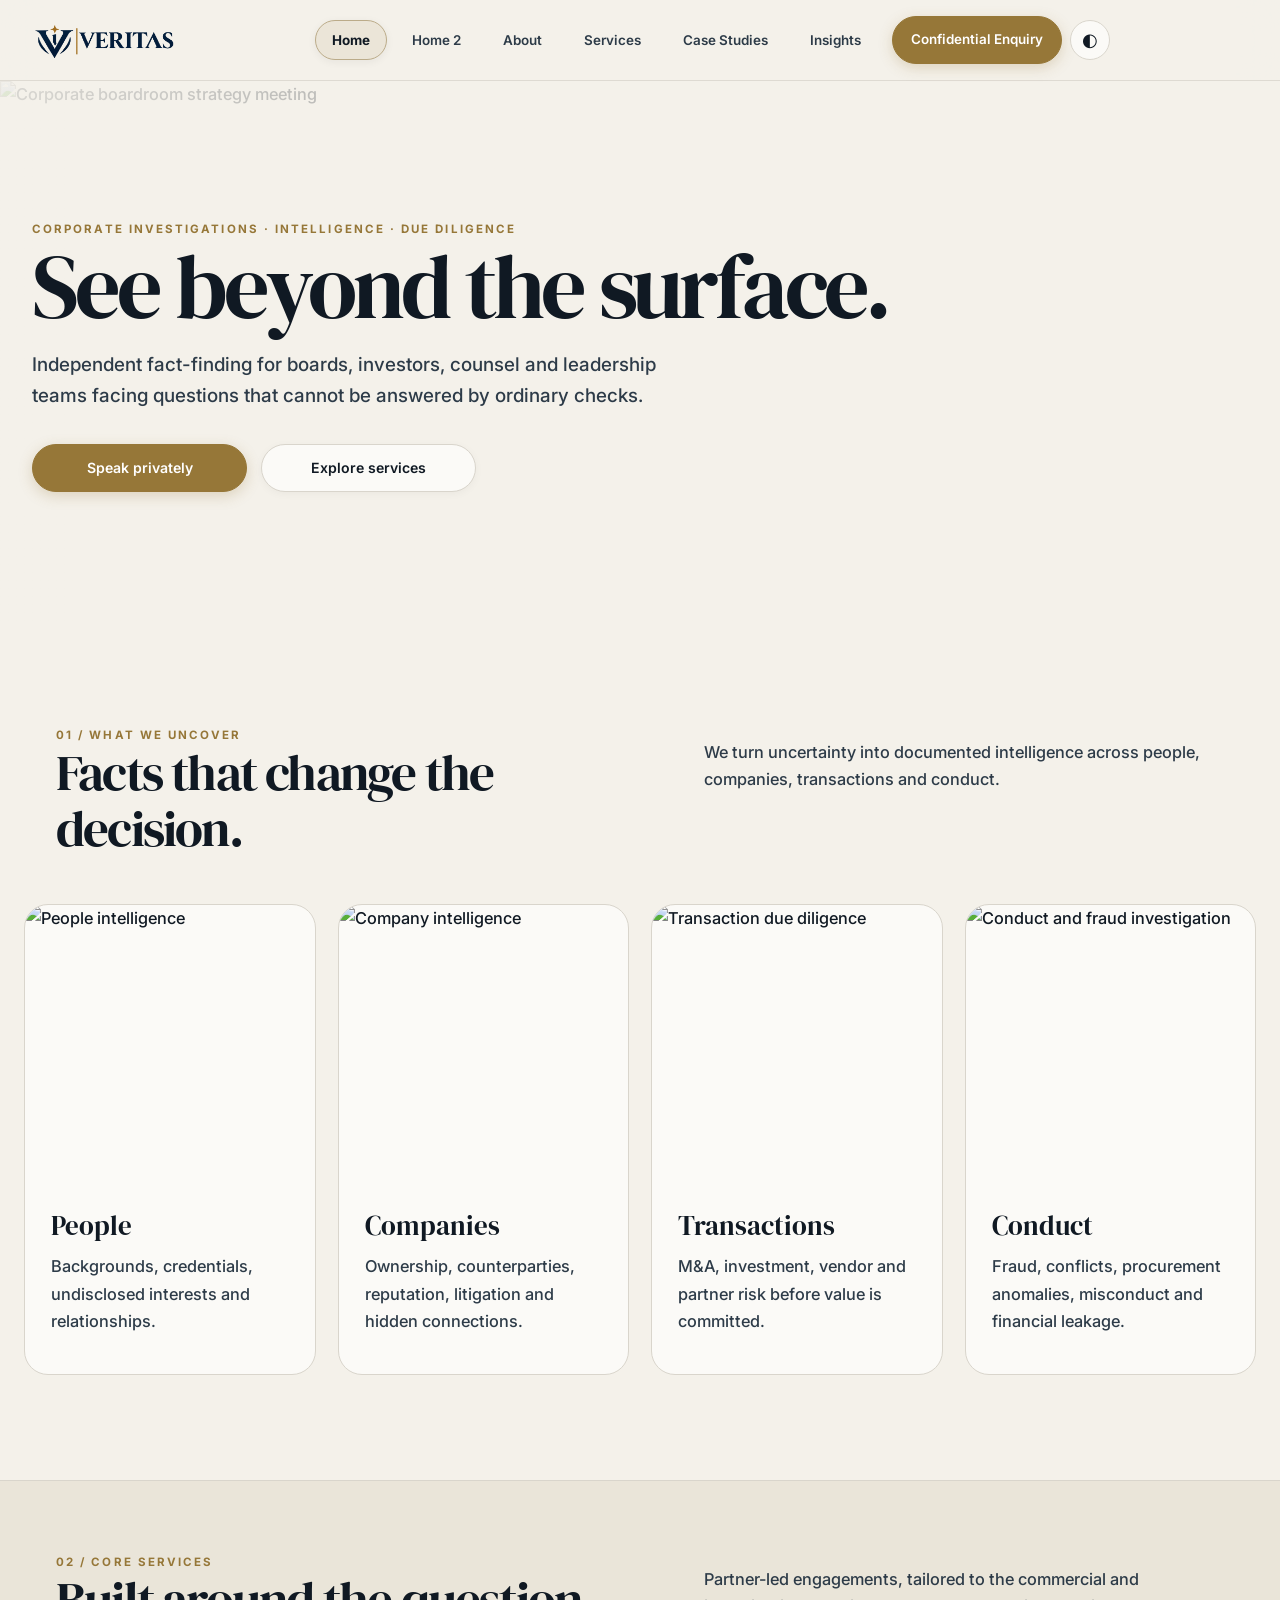
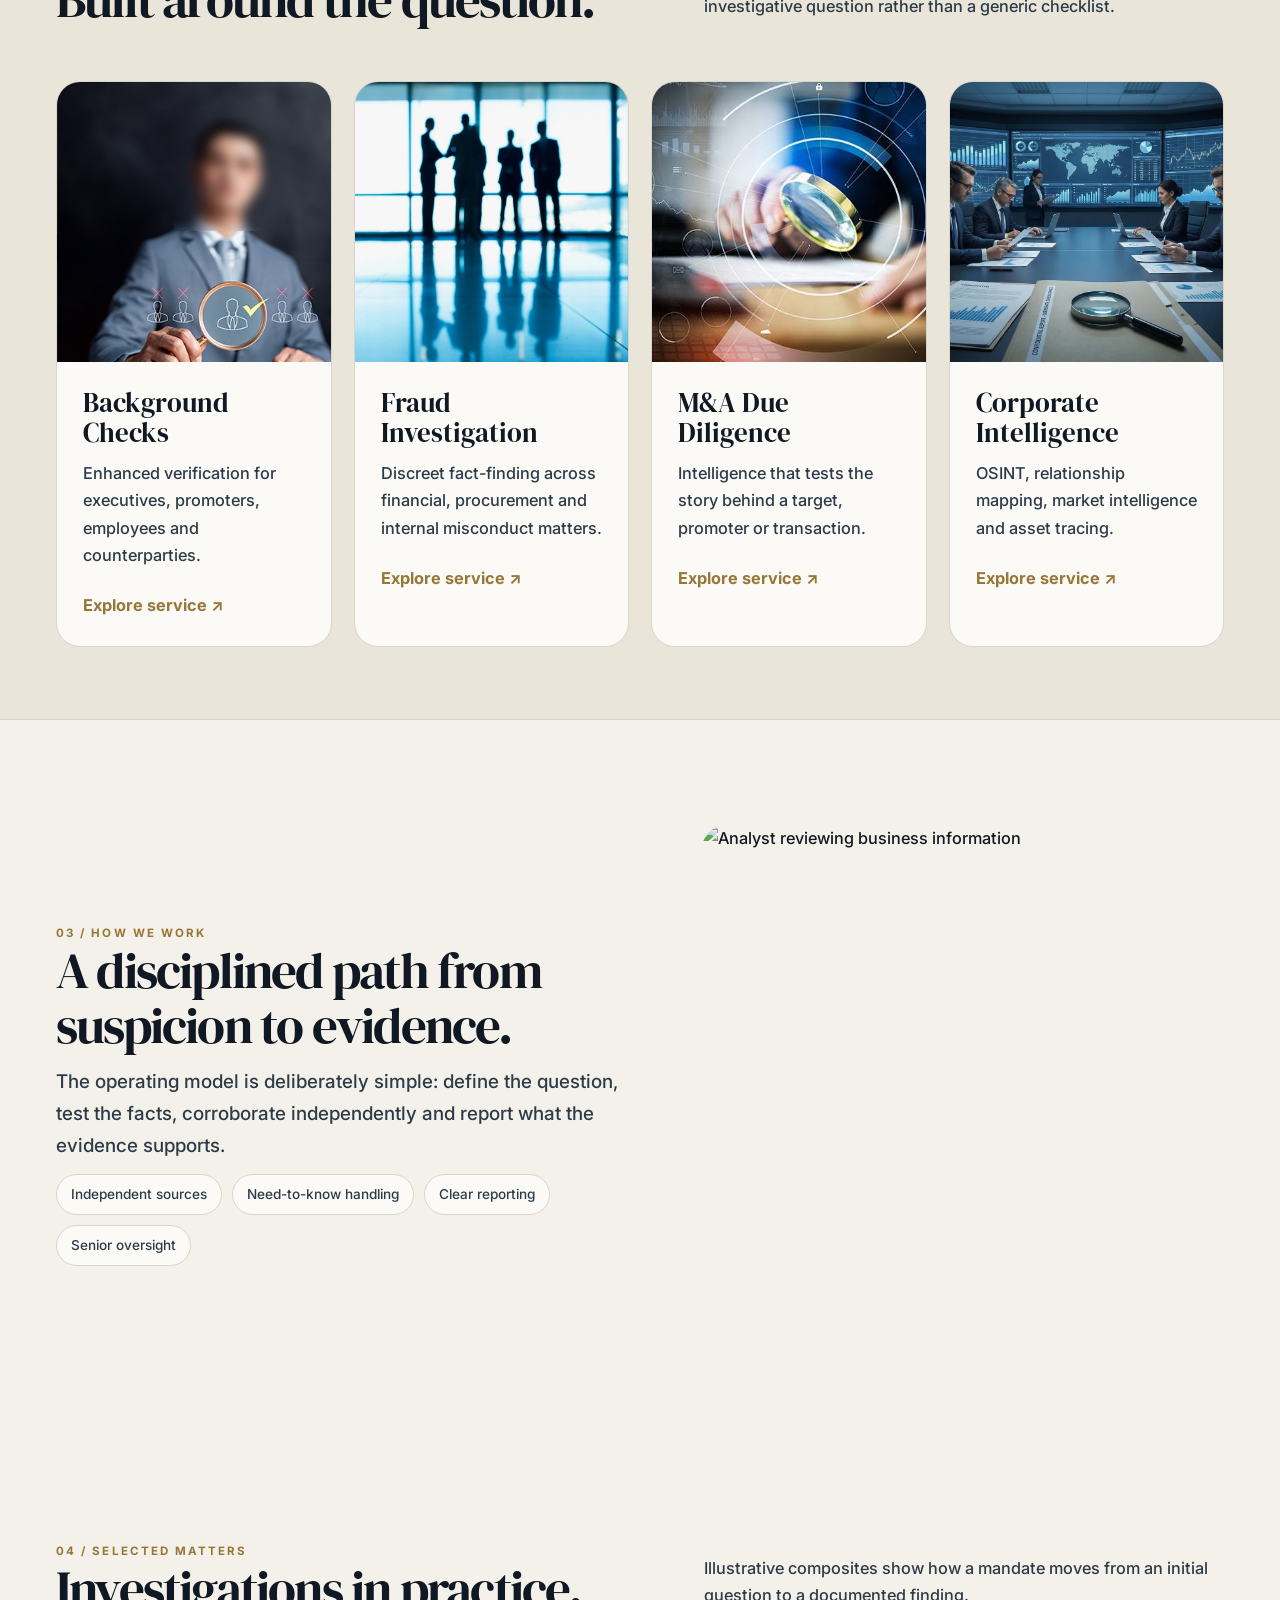
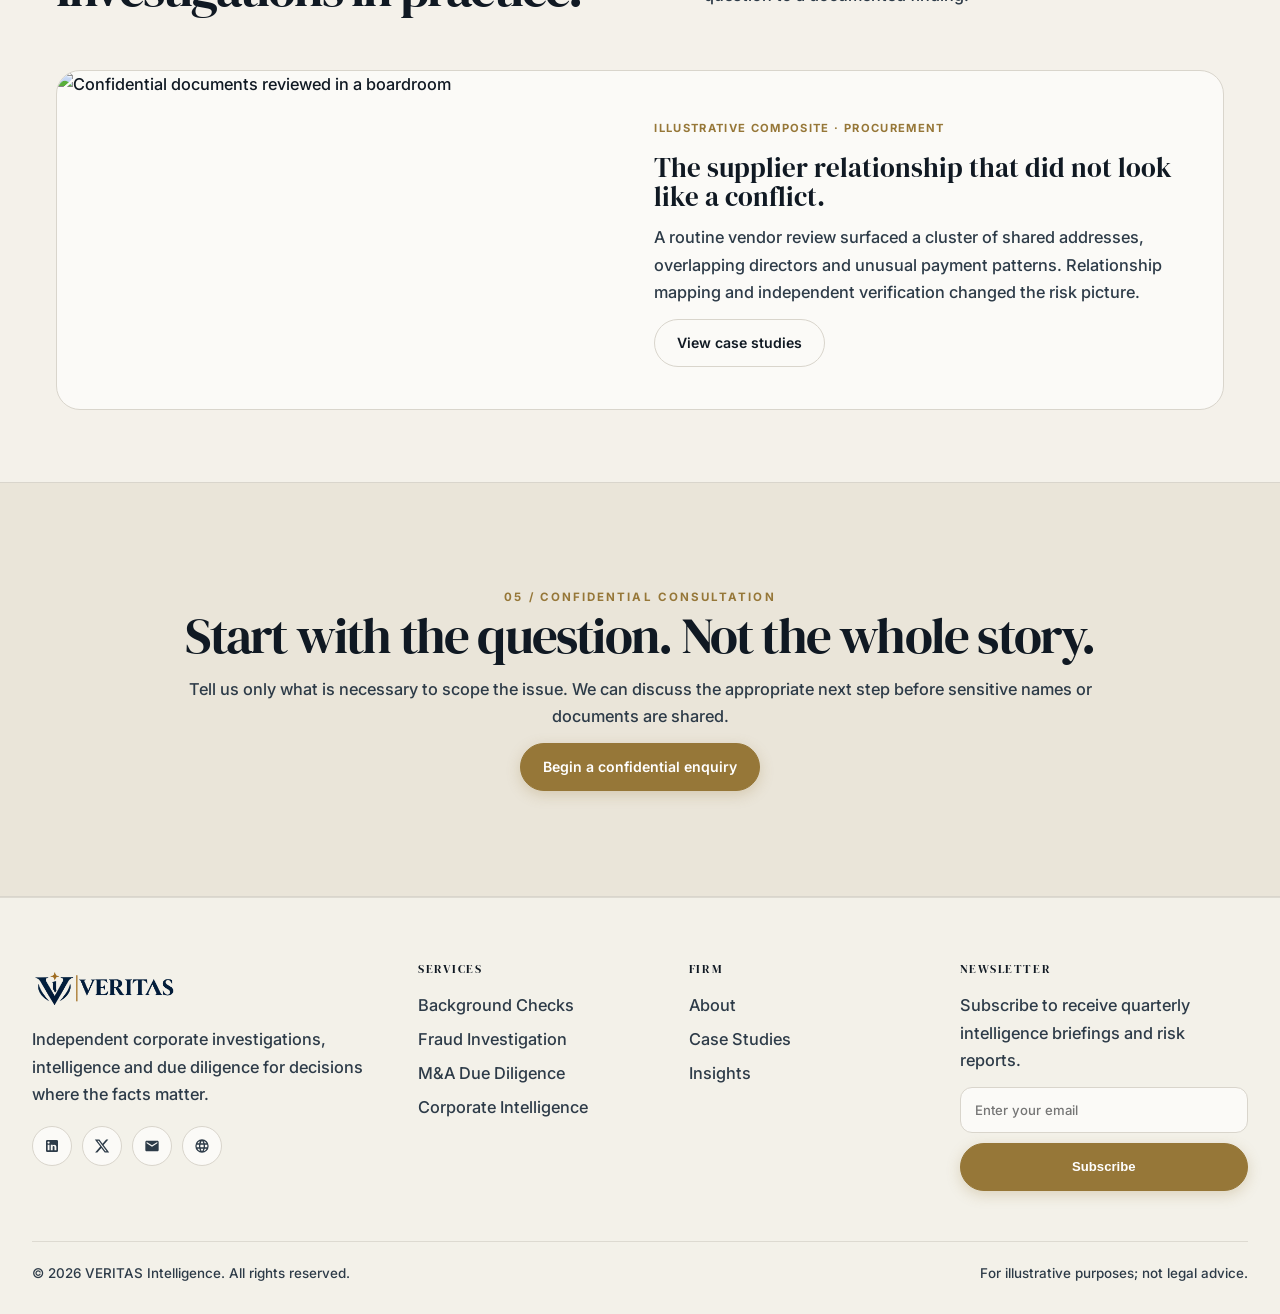
==== commit 6e6f85e3: "infixes" ====
--- a/index.html
+++ b/index.html
@@ -19,9 +19,9 @@
       <nav class="nav-links"><a href="index.html" data-page="home">Home</a><a href="home-02.html"
           data-page="home-02">Home 2</a><a href="about.html" data-page="about">About</a><a href="services.html"
           data-page="services">Services</a><a href="case-studies.html" data-page="cases">Case Studies</a><a
-          href="insights.html" data-page="insights">Insights</a><a href="contact.html" data-page="contact">Contact</a><a
-          class="btn gold nav-btn" href="contact.html">Confidential Enquiry</a><button class="theme-toggle"
-          data-theme-toggle aria-label="Switch theme">◐</button></nav>
+          href="insights.html" data-page="insights">Insights</a><a class="btn gold nav-btn"
+          href="contact.html">Confidential Enquiry</a><button class="theme-toggle" data-theme-toggle
+          aria-label="Switch theme">◐</button></nav>
       <div class="nav-actions">
         <button class="menu-toggle" data-menu aria-label="Open menu">☰</button>
       </div>
@@ -52,21 +52,37 @@
       </div>
     </div>
     <div class="grid grid-4">
-      <article class="card"><span class="num">01</span>
-        <h3>People</h3>
-        <p>Backgrounds, credentials, undisclosed interests and relationships.</p>
-      </article>
-      <article class="card"><span class="num">02</span>
-        <h3>Companies</h3>
-        <p>Ownership, counterparties, reputation, litigation and hidden connections.</p>
-      </article>
-      <article class="card"><span class="num">03</span>
-        <h3>Transactions</h3>
-        <p>M&A, investment, vendor and partner risk before value is committed.</p>
-      </article>
-      <article class="card"><span class="num">04</span>
-        <h3>Conduct</h3>
-        <p>Fraud, conflicts, procurement anomalies, misconduct and financial leakage.</p>
+      <article class="image-card">
+        <img src="https://images.unsplash.com/photo-1573496359142-b8d87734a5a2?auto=format&fit=crop&fm=jpg&q=82&w=800"
+          alt="People intelligence">
+        <div class="copy">
+          <h3>People</h3>
+          <p>Backgrounds, credentials, undisclosed interests and relationships.</p>
+        </div>
+      </article>
+      <article class="image-card">
+        <img src="https://images.unsplash.com/photo-1486406146926-c627a92ad1ab?auto=format&fit=crop&fm=jpg&q=82&w=800"
+          alt="Company intelligence">
+        <div class="copy">
+          <h3>Companies</h3>
+          <p>Ownership, counterparties, reputation, litigation and hidden connections.</p>
+        </div>
+      </article>
+      <article class="image-card">
+        <img src="https://images.unsplash.com/photo-1450133064473-71024230f91b?auto=format&fit=crop&fm=jpg&q=82&w=800"
+          alt="Transaction due diligence">
+        <div class="copy">
+          <h3>Transactions</h3>
+          <p>M&A, investment, vendor and partner risk before value is committed.</p>
+        </div>
+      </article>
+      <article class="image-card">
+        <img src="https://images.unsplash.com/photo-1554224155-8d04cb21cd6c?auto=format&fit=crop&fm=jpg&q=82&w=800"
+          alt="Conduct and fraud investigation">
+        <div class="copy">
+          <h3>Conduct</h3>
+          <p>Fraud, conflicts, procurement anomalies, misconduct and financial leakage.</p>
+        </div>
       </article>
     </div>
   </section>
@@ -82,30 +98,42 @@
             checklist.</p>
         </div>
       </div>
-      <div class="grid grid-2">
-        <a class="card service-card" href="services.html">
-          <div><span class="num">01</span>
+      <div class="grid grid-4">
+        <a class="image-card" href="services.html" style="display:block;">
+          <img src="assets/home0.jpg" alt="Background Checks">
+          <div class="copy">
             <h3>Background Checks</h3>
             <p>Enhanced verification for executives, promoters, employees and counterparties.</p>
-          </div><span class="arrow">↗</span>
-        </a>
-        <a class="card service-card" href="services.html">
-          <div><span class="num">02</span>
+            <span class="arrow" style="color:var(--gold);font-weight:700;display:inline-block;margin-top:10px;">Explore
+              service ↗</span>
+          </div>
+        </a>
+        <a class="image-card" href="services.html" style="display:block;">
+          <img src="assets/home2.jpg" alt="Fraud Investigation">
+          <div class="copy">
             <h3>Fraud Investigation</h3>
             <p>Discreet fact-finding across financial, procurement and internal misconduct matters.</p>
-          </div><span class="arrow">↗</span>
-        </a>
-        <a class="card service-card" href="services.html">
-          <div><span class="num">03</span>
+            <span class="arrow" style="color:var(--gold);font-weight:700;display:inline-block;margin-top:10px;">Explore
+              service ↗</span>
+          </div>
+        </a>
+        <a class="image-card" href="services.html" style="display:block;">
+          <img src="assets/home3.jfif" alt="M&A Due Diligence">
+          <div class="copy">
             <h3>M&A Due Diligence</h3>
             <p>Intelligence that tests the story behind a target, promoter or transaction.</p>
-          </div><span class="arrow">↗</span>
-        </a>
-        <a class="card service-card" href="services.html">
-          <div><span class="num">04</span>
+            <span class="arrow" style="color:var(--gold);font-weight:700;display:inline-block;margin-top:10px;">Explore
+              service ↗</span>
+          </div>
+        </a>
+        <a class="image-card" href="services.html" style="display:block;">
+          <img src="assets/home1.webp" alt="Corporate Intelligence">
+          <div class="copy">
             <h3>Corporate Intelligence</h3>
             <p>OSINT, relationship mapping, market intelligence and asset tracing.</p>
-          </div><span class="arrow">↗</span>
+            <span class="arrow" style="color:var(--gold);font-weight:700;display:inline-block;margin-top:10px;">Explore
+              service ↗</span>
+          </div>
         </a>
       </div>
     </div>
@@ -194,7 +222,6 @@
         <p><a href="about.html">About</a></p>
         <p><a href="case-studies.html">Case Studies</a></p>
         <p><a href="insights.html">Insights</a></p>
-        <p><a href="contact.html">Contact</a></p>
       </div>
       <div>
         <h4>Newsletter</h4>
@@ -209,6 +236,10 @@
         reserved.</span><span>For illustrative purposes; not legal advice.</span></div>
   </footer>
 
+  <button id="backToTop" class="back-to-top" aria-label="Back to Top"><svg width="20" height="20" fill="none"
+      stroke="currentColor" stroke-width="2.5" viewBox="0 0 24 24">
+      <path d="M18 15l-6-6-6 6" />
+    </svg></button>
   <script src="assets/site.js"></script>
 </body>
 
--- a/assets/style.css
+++ b/assets/style.css
@@ -81,12 +81,12 @@
 }
 
 .container {
-  width: min(1180px, calc(100% - 40px));
+  width: min(1440px, calc(100% - 64px));
   margin: auto
 }
 
 .narrow {
-  width: min(820px, calc(100% - 40px));
+  width: min(960px, calc(100% - 64px));
   margin: auto
 }
 
@@ -372,9 +372,10 @@
 
 .hero {
   position: relative;
-  min-height: 72vh;
-  display: grid;
-  align-items: end;
+  min-height: 60vh;
+  display: flex;
+  flex-direction: column;
+  justify-content: center;
   overflow: hidden;
   background: var(--hero-bg);
   color: var(--hero-text);
@@ -401,7 +402,7 @@
 .hero-inner {
   position: relative;
   z-index: 2;
-  padding: 110px 0 86px
+  padding: 65px 0 55px
 }
 
 .hero h1 {
@@ -417,7 +418,7 @@
 .hero .hero-meta {
   display: flex;
   align-items: center;
-  justify-content: center;
+  justify-content: flex-start;
   gap: 14px;
   flex-wrap: wrap;
   margin-top: 32px
@@ -434,18 +435,18 @@
 }
 
 .section {
-  padding: 105px 0
+  padding: 105px 24px;
 }
 
 .section-sm {
-  padding: 72px 0
+  padding: 72px 24px;
 }
 
 .section-head {
   display: flex;
   justify-content: space-between;
   gap: 40px;
-  align-items: end;
+  align-items: flex-start;
   margin-bottom: 48px
 }
 
@@ -619,7 +620,7 @@
 
 .process {
   display: grid;
-  grid-template-columns: repeat(3, 1fr);
+  grid-template-columns: repeat(4, 1fr);
   gap: 0;
   border-top: 1px solid var(--line);
   border-bottom: 1px solid var(--line)
@@ -735,6 +736,19 @@
   padding: 34px
 }
 
+.form button[type="submit"] {
+  width: 100%;
+  height: 54px;
+  font-size: 1rem;
+  font-weight: 600;
+  letter-spacing: .02em;
+  padding: 0 28px;
+  justify-content: center;
+  text-align: center;
+  border-radius: 14px;
+  box-shadow: 0 4px 16px rgba(0, 0, 0, .18)
+}
+
 .form-grid {
   display: grid;
   grid-template-columns: 1fr 1fr;
@@ -793,14 +807,38 @@
   transition: background-color .25s ease, border-color .25s ease
 }
 
-.footer p,
+.footer p {
+  color: var(--muted);
+  margin: .4rem 0;
+}
+
 .footer a {
   color: var(--muted);
-  transition: color .2s ease
-}
-
-.footer a:hover {
-  color: var(--ink)
+  transition: color .25s ease, transform .25s cubic-bezier(0.16, 1, 0.3, 1), opacity .25s ease;
+  display: inline-flex;
+  align-items: center;
+}
+
+.footer p a {
+  position: relative;
+  display: inline-flex;
+  align-items: center;
+  transition: color .25s ease, transform .25s cubic-bezier(0.16, 1, 0.3, 1);
+}
+
+.footer p a:hover {
+  color: var(--gold);
+  transform: translateX(6px);
+}
+
+.footer .brand {
+  transition: transform .25s ease, opacity .25s ease;
+  display: inline-flex;
+}
+
+.footer .brand:hover {
+  transform: translateY(-2px);
+  opacity: .92;
 }
 
 .footer-grid {
@@ -829,6 +867,14 @@
   color: var(--muted)
 }
 
+.footer-bottom a {
+  transition: color .2s ease;
+}
+
+.footer-bottom a:hover {
+  color: var(--gold);
+}
+
 .footer-socials {
   display: flex;
   align-items: center;
@@ -837,21 +883,27 @@
 }
 
 .footer-socials a {
-  width: 38px;
-  height: 38px;
+  width: 40px;
+  height: 40px;
   border: 1px solid var(--line);
   border-radius: 50%;
   display: grid;
   place-items: center;
   color: var(--muted);
   background: var(--surface);
-  transition: .2s ease
+  transition: all .25s cubic-bezier(0.16, 1, 0.3, 1);
 }
 
 .footer-socials a:hover {
-  color: var(--ink);
+  color: #ffffff;
+  background: var(--gold);
   border-color: var(--gold);
-  transform: translateY(-2px)
+  transform: translateY(-3px) scale(1.08);
+  box-shadow: 0 6px 18px rgba(150, 119, 56, .35);
+}
+
+html[data-theme="dark"] .footer-socials a:hover {
+  color: #07111b;
 }
 
 .footer-newsletter {
@@ -867,7 +919,12 @@
   border: 1px solid var(--line);
   background: var(--surface);
   color: var(--ink);
-  font-size: .82rem
+  font-size: .82rem;
+  transition: border-color .2s ease, box-shadow .2s ease;
+}
+
+.footer-newsletter input:hover {
+  border-color: var(--gold);
 }
 
 .footer-newsletter input:focus {
@@ -1006,7 +1063,7 @@
 
 @media(max-width:640px) {
   .container {
-    width: min(100% - 28px, 1180px)
+    width: min(100% - 28px, 1440px)
   }
 
   .nav {
@@ -1015,6 +1072,10 @@
 
   .hero-inner {
     padding: 90px 0 65px
+  }
+
+  .hero .hero-meta {
+    justify-content: center;
   }
 
   h1 {
@@ -1081,4 +1142,45 @@
     display: block;
     margin-top: 8px
   }
+}
+
+/* Back to Top Button */
+.back-to-top {
+  position: fixed;
+  bottom: 30px;
+  right: 30px;
+  width: 48px;
+  height: 48px;
+  border-radius: 50%;
+  background: var(--surface);
+  color: var(--ink);
+  border: 1px solid var(--line);
+  box-shadow: var(--shadow);
+  display: flex;
+  align-items: center;
+  justify-content: center;
+  cursor: pointer;
+  opacity: 0;
+  visibility: hidden;
+  transform: translateY(16px);
+  transition: all .3s ease;
+  z-index: 99;
+}
+
+.back-to-top.visible {
+  opacity: 1;
+  visibility: visible;
+  transform: translateY(0);
+}
+
+.back-to-top:hover {
+  background: var(--gold);
+  color: #ffffff;
+  border-color: var(--gold);
+  transform: translateY(-4px);
+  box-shadow: 0 8px 24px rgba(150, 119, 56, .38);
+}
+
+html[data-theme="dark"] .back-to-top:hover {
+  color: #07111b;
 }
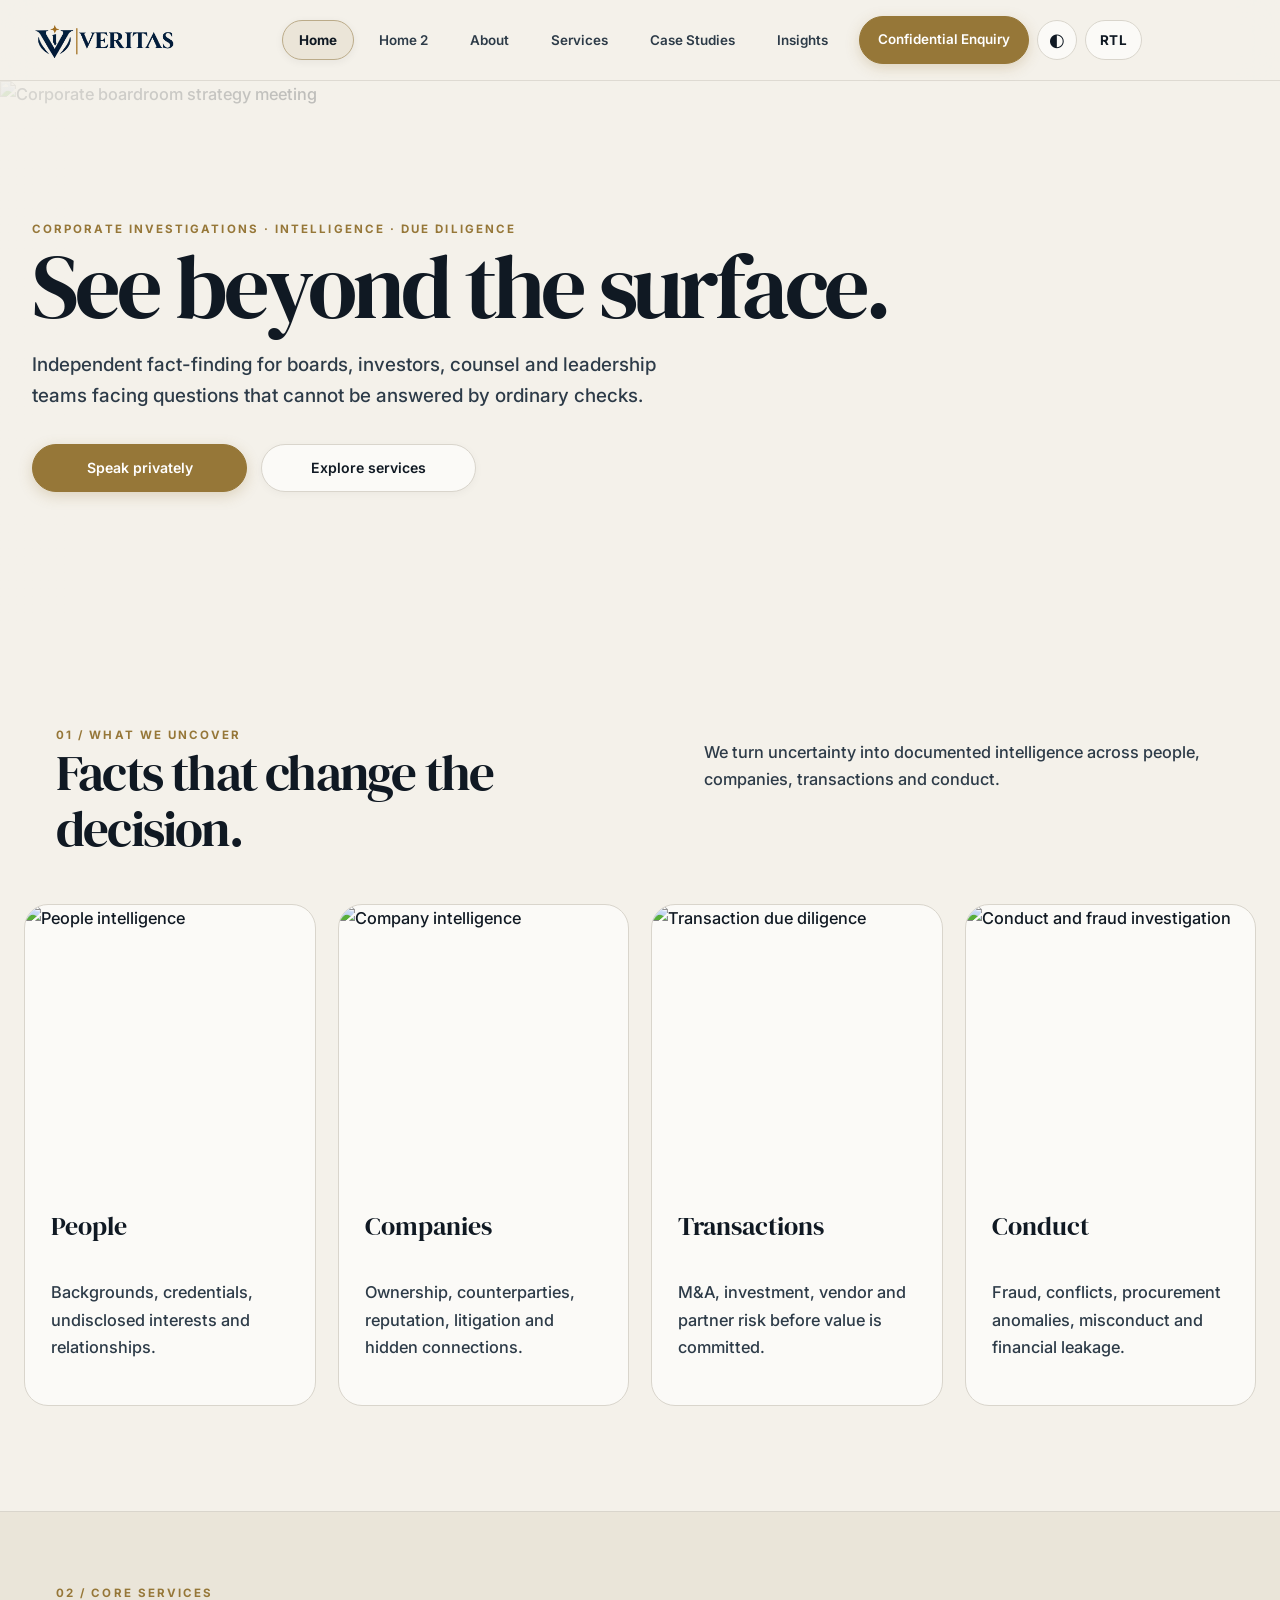
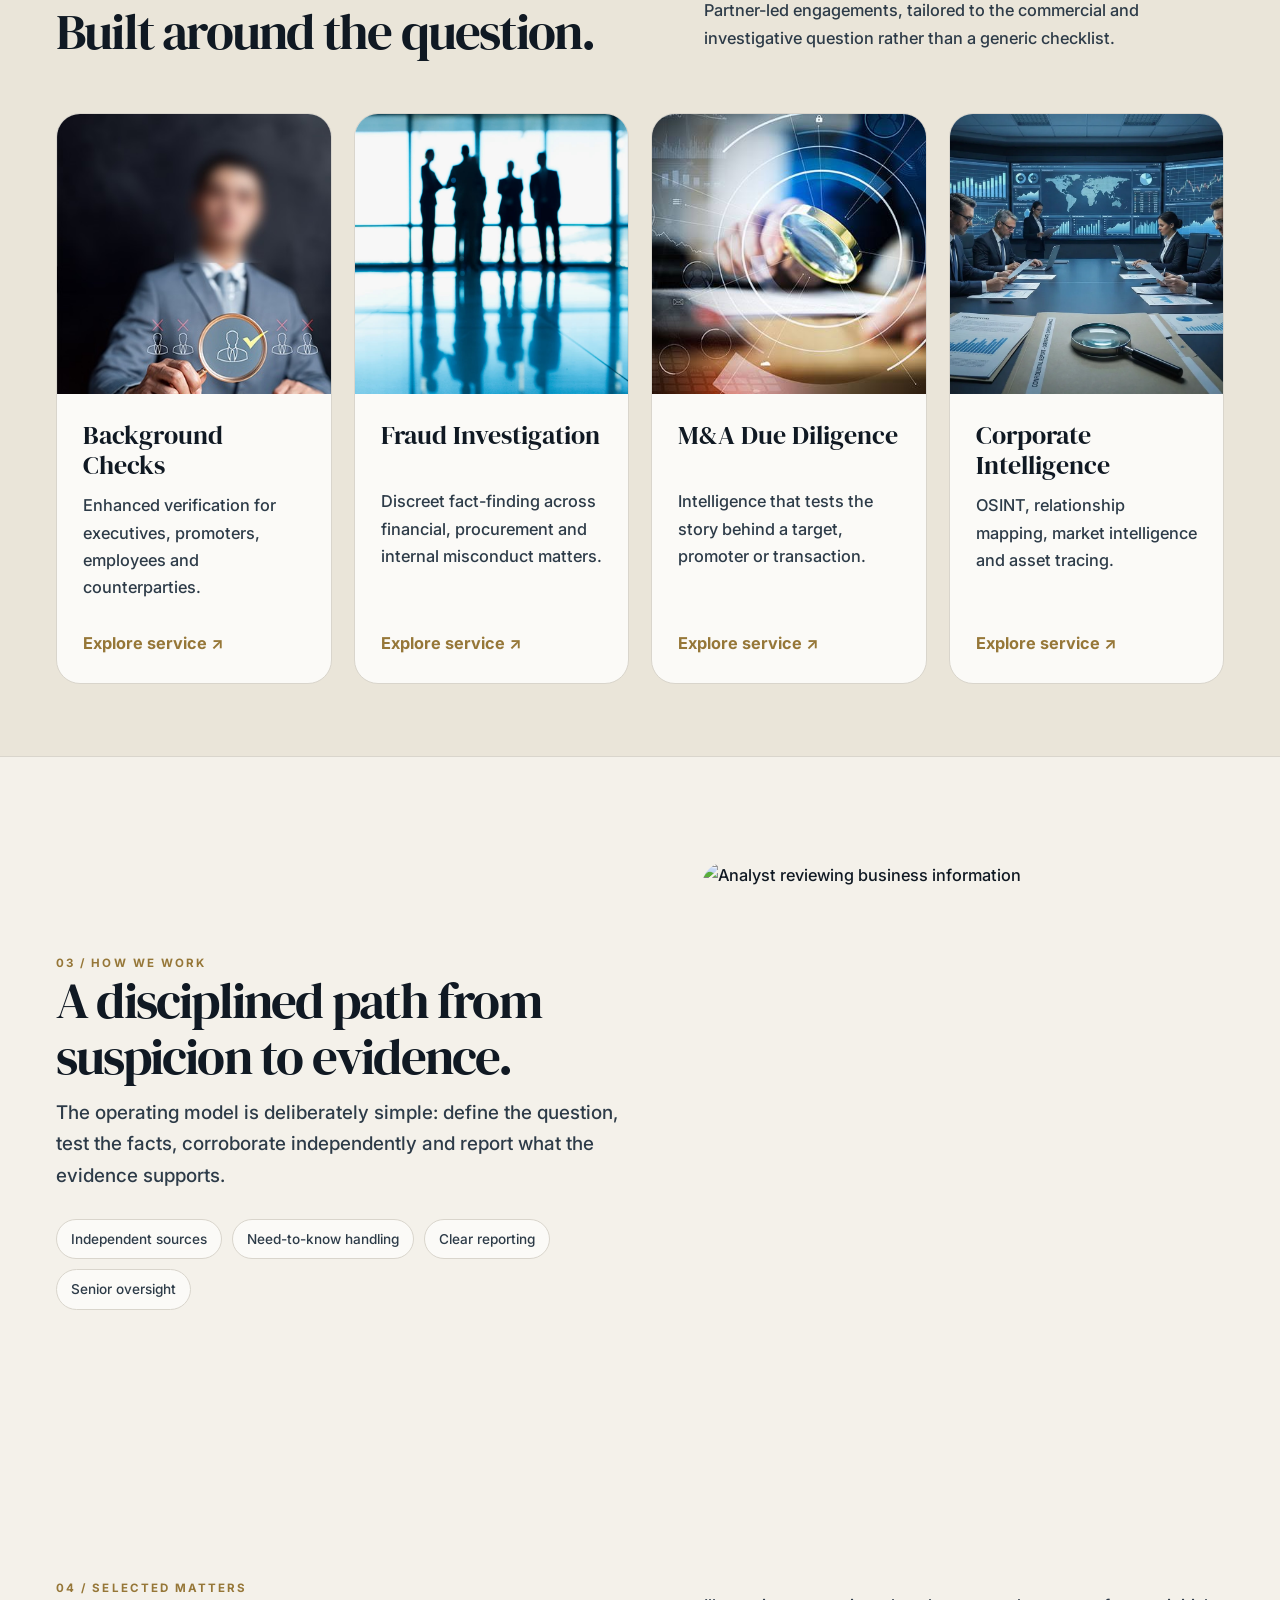
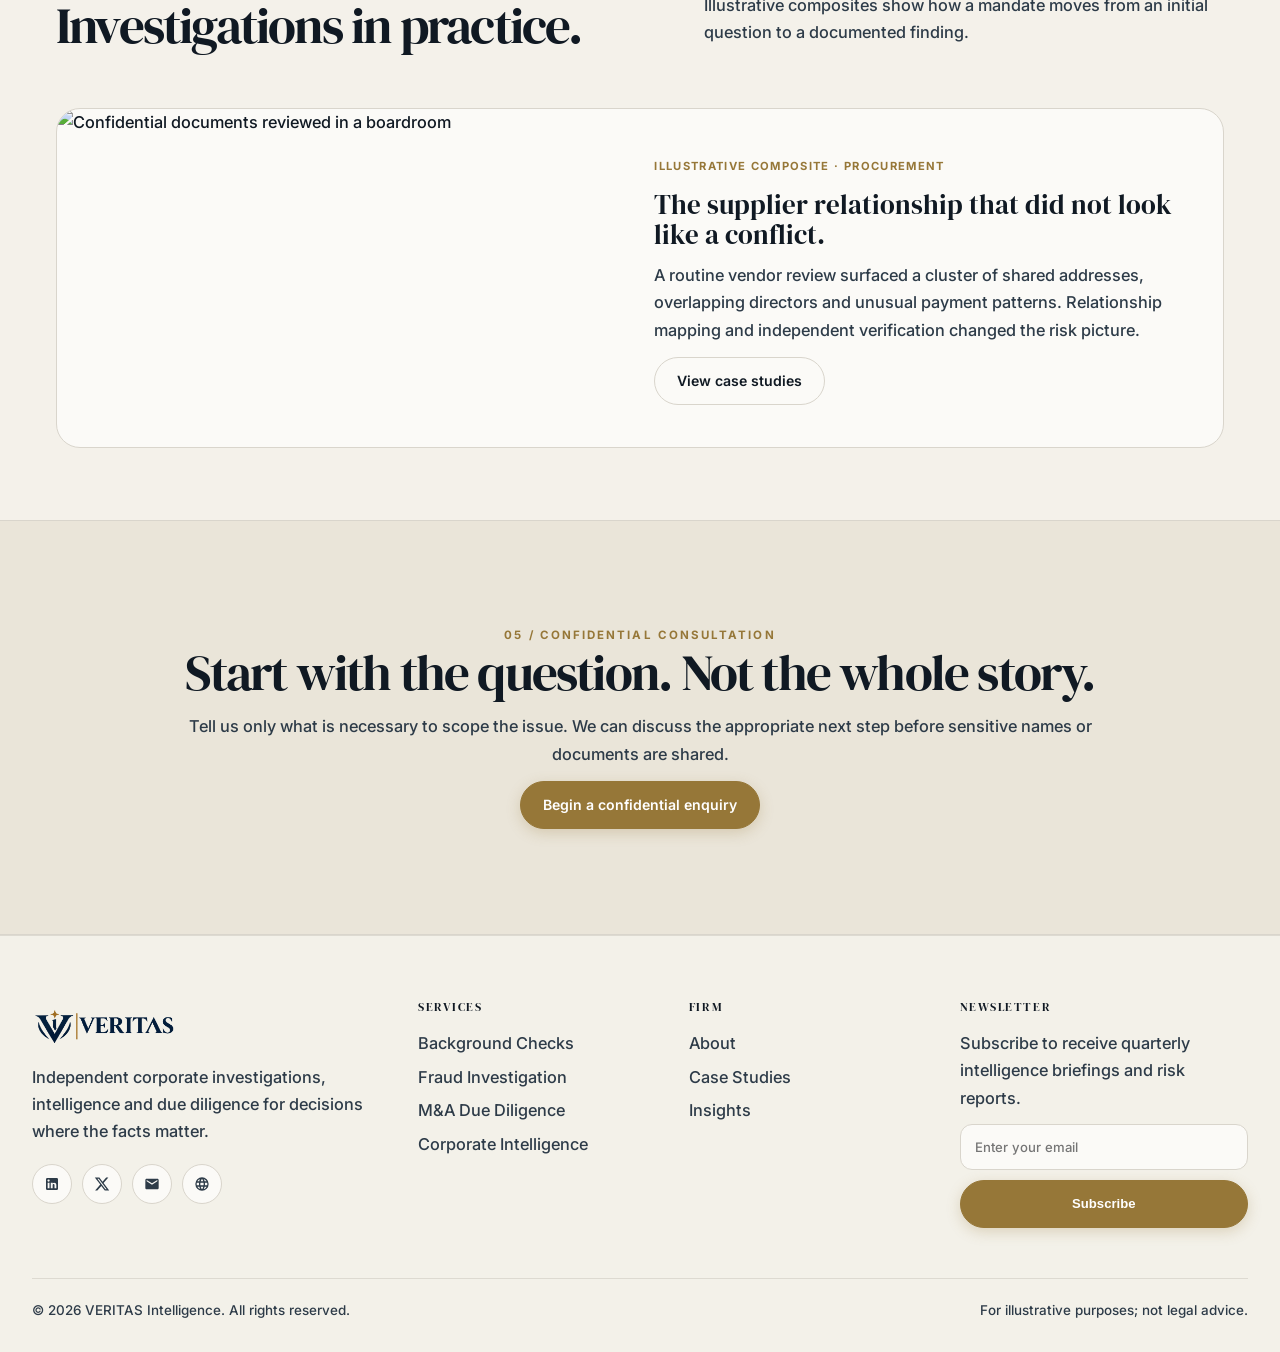
==== commit ac9d7070: "fixes2" ====
--- a/index.html
+++ b/index.html
@@ -21,7 +21,8 @@
           data-page="services">Services</a><a href="case-studies.html" data-page="cases">Case Studies</a><a
           href="insights.html" data-page="insights">Insights</a><a class="btn gold nav-btn"
           href="contact.html">Confidential Enquiry</a><button class="theme-toggle" data-theme-toggle
-          aria-label="Switch theme">◐</button></nav>
+          aria-label="Switch theme">◐</button><button class="dir-toggle" data-dir-toggle
+          aria-label="Switch text direction">RTL</button></nav>
       <div class="nav-actions">
         <button class="menu-toggle" data-menu aria-label="Open menu">☰</button>
       </div>
@@ -99,39 +100,39 @@
         </div>
       </div>
       <div class="grid grid-4">
-        <a class="image-card" href="services.html" style="display:block;">
+        <a class="image-card" href="services.html">
           <img src="assets/home0.jpg" alt="Background Checks">
           <div class="copy">
             <h3>Background Checks</h3>
             <p>Enhanced verification for executives, promoters, employees and counterparties.</p>
-            <span class="arrow" style="color:var(--gold);font-weight:700;display:inline-block;margin-top:10px;">Explore
-              service ↗</span>
-          </div>
-        </a>
-        <a class="image-card" href="services.html" style="display:block;">
+            <span class="arrow" style="color:var(--gold);font-weight:700;display:inline-block;margin-top:auto;padding-top:10px;">Explore
+              service ↗</span>
+          </div>
+        </a>
+        <a class="image-card" href="services.html">
           <img src="assets/home2.jpg" alt="Fraud Investigation">
           <div class="copy">
             <h3>Fraud Investigation</h3>
             <p>Discreet fact-finding across financial, procurement and internal misconduct matters.</p>
-            <span class="arrow" style="color:var(--gold);font-weight:700;display:inline-block;margin-top:10px;">Explore
-              service ↗</span>
-          </div>
-        </a>
-        <a class="image-card" href="services.html" style="display:block;">
+            <span class="arrow" style="color:var(--gold);font-weight:700;display:inline-block;margin-top:auto;padding-top:10px;">Explore
+              service ↗</span>
+          </div>
+        </a>
+        <a class="image-card" href="services.html">
           <img src="assets/home3.jfif" alt="M&A Due Diligence">
           <div class="copy">
             <h3>M&A Due Diligence</h3>
             <p>Intelligence that tests the story behind a target, promoter or transaction.</p>
-            <span class="arrow" style="color:var(--gold);font-weight:700;display:inline-block;margin-top:10px;">Explore
-              service ↗</span>
-          </div>
-        </a>
-        <a class="image-card" href="services.html" style="display:block;">
+            <span class="arrow" style="color:var(--gold);font-weight:700;display:inline-block;margin-top:auto;padding-top:10px;">Explore
+              service ↗</span>
+          </div>
+        </a>
+        <a class="image-card" href="services.html">
           <img src="assets/home1.webp" alt="Corporate Intelligence">
           <div class="copy">
             <h3>Corporate Intelligence</h3>
             <p>OSINT, relationship mapping, market intelligence and asset tracing.</p>
-            <span class="arrow" style="color:var(--gold);font-weight:700;display:inline-block;margin-top:10px;">Explore
+            <span class="arrow" style="color:var(--gold);font-weight:700;display:inline-block;margin-top:auto;padding-top:10px;">Explore
               service ↗</span>
           </div>
         </a>
--- a/assets/style.css
+++ b/assets/style.css
@@ -360,9 +360,33 @@
   transition: .2s ease
 }
 
+.dir-toggle {
+  height: 40px;
+  padding: 0 14px;
+  border: 1px solid var(--line);
+  background: var(--surface);
+  color: var(--ink);
+  border-radius: 999px;
+  cursor: pointer;
+  display: inline-flex;
+  align-items: center;
+  justify-content: center;
+  font-size: .84rem;
+  font-weight: 700;
+  letter-spacing: .04em;
+  font-family: inherit;
+  transition: all .2s ease;
+  white-space: nowrap;
+}
+
 .theme-toggle:hover,
+.dir-toggle:hover,
 .menu-toggle:hover {
   border-color: var(--ink)
+}
+
+.dir-toggle:hover {
+  background: var(--surface2)
 }
 
 .menu-toggle {
@@ -476,7 +500,10 @@
   border: 1px solid var(--line);
   border-radius: var(--radius);
   padding: 30px;
-  transition: .25s ease
+  transition: .25s ease;
+  display: flex;
+  flex-direction: column;
+  height: 100%;
 }
 
 .card:hover {
@@ -493,53 +520,125 @@
 
 .card h3 {
   margin-top: 16px;
-  color: var(--ink)
+  margin-bottom: 12px;
+  color: var(--ink);
+  font-size: clamp(1.35rem, 2vw, 1.7rem);
+  min-height: 2.2em;
+  line-height: 1.18;
 }
 
 .card p {
   color: var(--muted);
   font-weight: 500;
-  font-size: 1.01rem
+  font-size: 1.01rem;
+  margin-top: 0;
+  margin-bottom: 16px;
+  flex-grow: 1;
 }
 
 .card ul {
   padding-left: 18px;
   color: var(--muted);
   font-weight: 500;
-  font-size: 1.01rem
+  font-size: 1.01rem;
+  flex-grow: 1;
 }
 
 .card li {
   margin: 6px 0
 }
 
+.card .btn,
+.card .arrow,
+.card .pills,
+.card > a,
+.card .card-action {
+  margin-top: auto !important;
+  align-self: flex-start;
+}
+
+.pills {
+  display: flex;
+  gap: 10px;
+  flex-wrap: wrap;
+  margin-top: auto !important;
+  padding-top: 14px;
+}
+
 .service-card {
   min-height: 300px;
   display: flex;
   flex-direction: column;
-  justify-content: space-between
+  justify-content: space-between;
+  height: 100%;
+}
+
+.service-card h3 {
+  font-size: clamp(1.35rem, 2vw, 1.7rem);
+  min-height: 2.2em;
+  line-height: 1.18;
+}
+
+.service-card p {
+  flex-grow: 1;
+  margin-bottom: 20px;
 }
 
 .service-card .arrow {
   font-size: 1.3rem;
-  color: var(--gold)
+  color: var(--gold);
+  margin-top: auto;
+  align-self: flex-start;
 }
 
 .image-card {
   overflow: hidden;
   border-radius: var(--radius);
   border: 1px solid var(--line);
-  background: var(--surface)
+  background: var(--surface);
+  display: flex;
+  flex-direction: column;
+  height: 100%;
+  transition: .25s ease;
+}
+
+.image-card:hover {
+  transform: translateY(-4px);
+  box-shadow: var(--shadow);
 }
 
 .image-card img {
   width: 100%;
   height: 280px;
-  object-fit: cover
+  object-fit: cover;
+  flex-shrink: 0;
 }
 
 .image-card .copy {
-  padding: 26px
+  padding: 26px;
+  display: flex;
+  flex-direction: column;
+  flex: 1 1 auto;
+}
+
+.image-card .copy h3 {
+  margin-top: 0;
+  margin-bottom: 12px;
+  font-size: clamp(1.35rem, 2vw, 1.7rem);
+  min-height: 2.2em;
+  line-height: 1.18;
+}
+
+.image-card .copy p {
+  margin-top: 0;
+  margin-bottom: 18px;
+  flex-grow: 1;
+}
+
+.image-card .copy .arrow,
+.image-card .copy .btn {
+  margin-top: auto;
+  align-self: flex-start;
 }
 
 .split {
@@ -628,7 +727,10 @@
 
 .step {
   padding: 34px 30px;
-  border-right: 1px solid var(--line)
+  border-right: 1px solid var(--line);
+  display: flex;
+  flex-direction: column;
+  height: 100%;
 }
 
 .step:last-child {
@@ -643,11 +745,17 @@
 
 .step h3 {
   margin-top: 15px;
-  color: var(--ink)
+  margin-bottom: 12px;
+  color: var(--ink);
+  font-size: clamp(1.35rem, 2vw, 1.7rem);
+  min-height: 2.2em;
+  line-height: 1.18;
 }
 
 .step p {
-  color: var(--muted)
+  color: var(--muted);
+  margin: 0;
+  flex-grow: 1;
 }
 
 .quote {
@@ -1021,7 +1129,8 @@
     padding: 12px 20px
   }
 
-  .nav-links .theme-toggle {
+  .nav-links .theme-toggle,
+  .nav-links .dir-toggle {
     width: 100%;
     height: 44px;
     border-radius: 12px;
@@ -1043,7 +1152,8 @@
     display: block
   }
 
-  .grid-4 {
+  .grid-4,
+  .process {
     grid-template-columns: repeat(2, 1fr)
   }
 
@@ -1061,6 +1171,18 @@
   }
 }
 
+@media(max-width:1200px) {
+  .grid-3 {
+    grid-template-columns: repeat(2, 1fr);
+  }
+
+  .grid-3 > *:nth-child(3):last-child {
+    grid-column: 1 / -1;
+    width: min(100%, 580px);
+    margin-inline: auto;
+  }
+}
+
 @media(max-width:640px) {
   .container {
     width: min(100% - 28px, 1440px)
@@ -1075,7 +1197,18 @@
   }
 
   .hero .hero-meta {
+    flex-direction: column;
+    align-items: stretch;
+    width: 100%;
+    gap: 12px;
+  }
+
+  .hero-meta .btn {
+    width: 100%;
+    min-width: 0;
+    max-width: 100%;
     justify-content: center;
+    text-align: center;
   }
 
   h1 {
@@ -1102,6 +1235,13 @@
   .stat-row,
   .form-grid {
     grid-template-columns: 1fr
+  }
+
+  .grid-3 > *:nth-child(3):last-child {
+    grid-column: auto;
+    width: 100%;
+    max-width: 100%;
+    margin-inline: 0;
   }
 
   .stat {
@@ -1183,4 +1323,114 @@
 
 html[data-theme="dark"] .back-to-top:hover {
   color: #07111b;
+}
+
+/* ==========================================================================
+   RTL Layout & Directional Styles
+   ========================================================================== */
+
+html[dir="rtl"] {
+  direction: rtl;
+  text-align: right;
+
+  --hero-overlay: linear-gradient(270deg, color-mix(in srgb, var(--bg) 85%, transparent) 0%, color-mix(in srgb, var(--bg) 55%, transparent) 50%, color-mix(in srgb, var(--bg) 20%, transparent) 100%);
+}
+
+html[data-theme="dark"][dir="rtl"] {
+  --hero-overlay: linear-gradient(270deg, color-mix(in srgb, var(--navy) 88%, transparent) 0%, color-mix(in srgb, var(--navy) 60%, transparent) 50%, color-mix(in srgb, var(--navy) 25%, transparent) 100%);
+}
+
+html[dir="rtl"] h1,
+html[dir="rtl"] h2,
+html[dir="rtl"] h3,
+html[dir="rtl"] h4,
+html[dir="rtl"] p,
+html[dir="rtl"] li,
+html[dir="rtl"] label,
+html[dir="rtl"] .tag,
+html[dir="rtl"] .eyebrow,
+html[dir="rtl"] .num {
+  direction: rtl;
+  text-align: right;
+  unicode-bidi: plaintext;
+  display: block;
+  width: 100%;
+}
+
+html[dir="rtl"] ul,
+html[dir="rtl"] ol {
+  padding-left: 0;
+  padding-right: 20px;
+  direction: rtl;
+  text-align: right;
+}
+
+html[dir="rtl"] .card ul {
+  padding-left: 0;
+  padding-right: 20px;
+}
+
+html[dir="rtl"] .nav-links .nav-btn {
+  margin-left: 0;
+  margin-right: 6px;
+}
+
+html[dir="rtl"] .hero .hero-meta {
+  justify-content: flex-start;
+}
+
+html[dir="rtl"] .stat {
+  border-right: 0;
+  border-left: 1px solid var(--line);
+}
+
+html[dir="rtl"] .stat:last-child {
+  border-left: 0;
+}
+
+html[dir="rtl"] .step {
+  border-right: 0;
+  border-left: 1px solid var(--line);
+}
+
+html[dir="rtl"] .step:last-child {
+  border-left: 0;
+}
+
+html[dir="rtl"] .quote {
+  border-left: 1px solid var(--line);
+  border-right: 2px solid var(--gold);
+  border-radius: var(--radius) 0 0 var(--radius);
+}
+
+html[dir="rtl"] .footer p a:hover {
+  transform: translateX(-6px);
+}
+
+html[dir="rtl"] .back-to-top {
+  right: auto;
+  left: 30px;
+}
+
+@media(max-width:900px) {
+  html[dir="rtl"] .nav-links a {
+    justify-content: flex-start;
+  }
+}
+
+@media(max-width:640px) {
+  html[dir="rtl"] .stat {
+    border-left: 0;
+    border-bottom: 1px solid var(--line);
+  }
+  html[dir="rtl"] .stat:last-child {
+    border-bottom: 0;
+  }
+  html[dir="rtl"] .step {
+    border-left: 0;
+    border-bottom: 1px solid var(--line);
+  }
+  html[dir="rtl"] .step:last-child {
+    border-bottom: 0;
+  }
 }
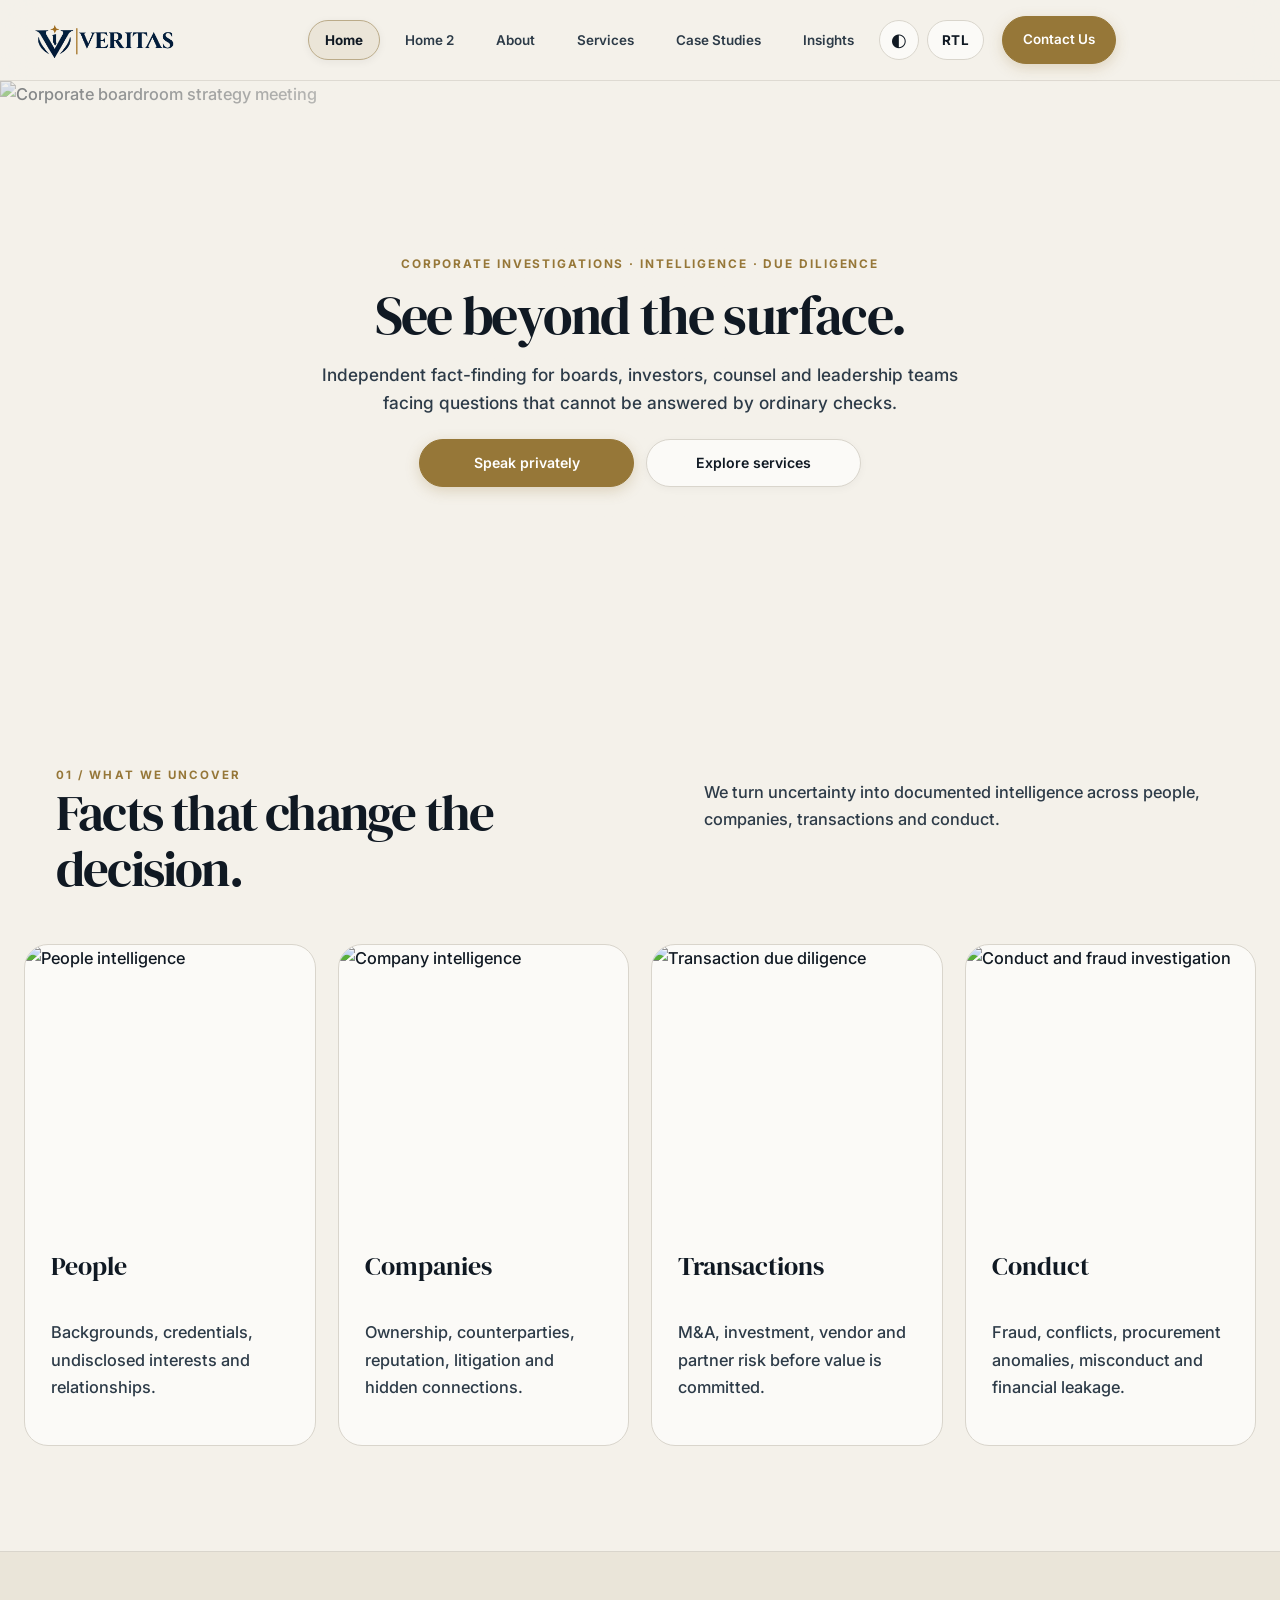
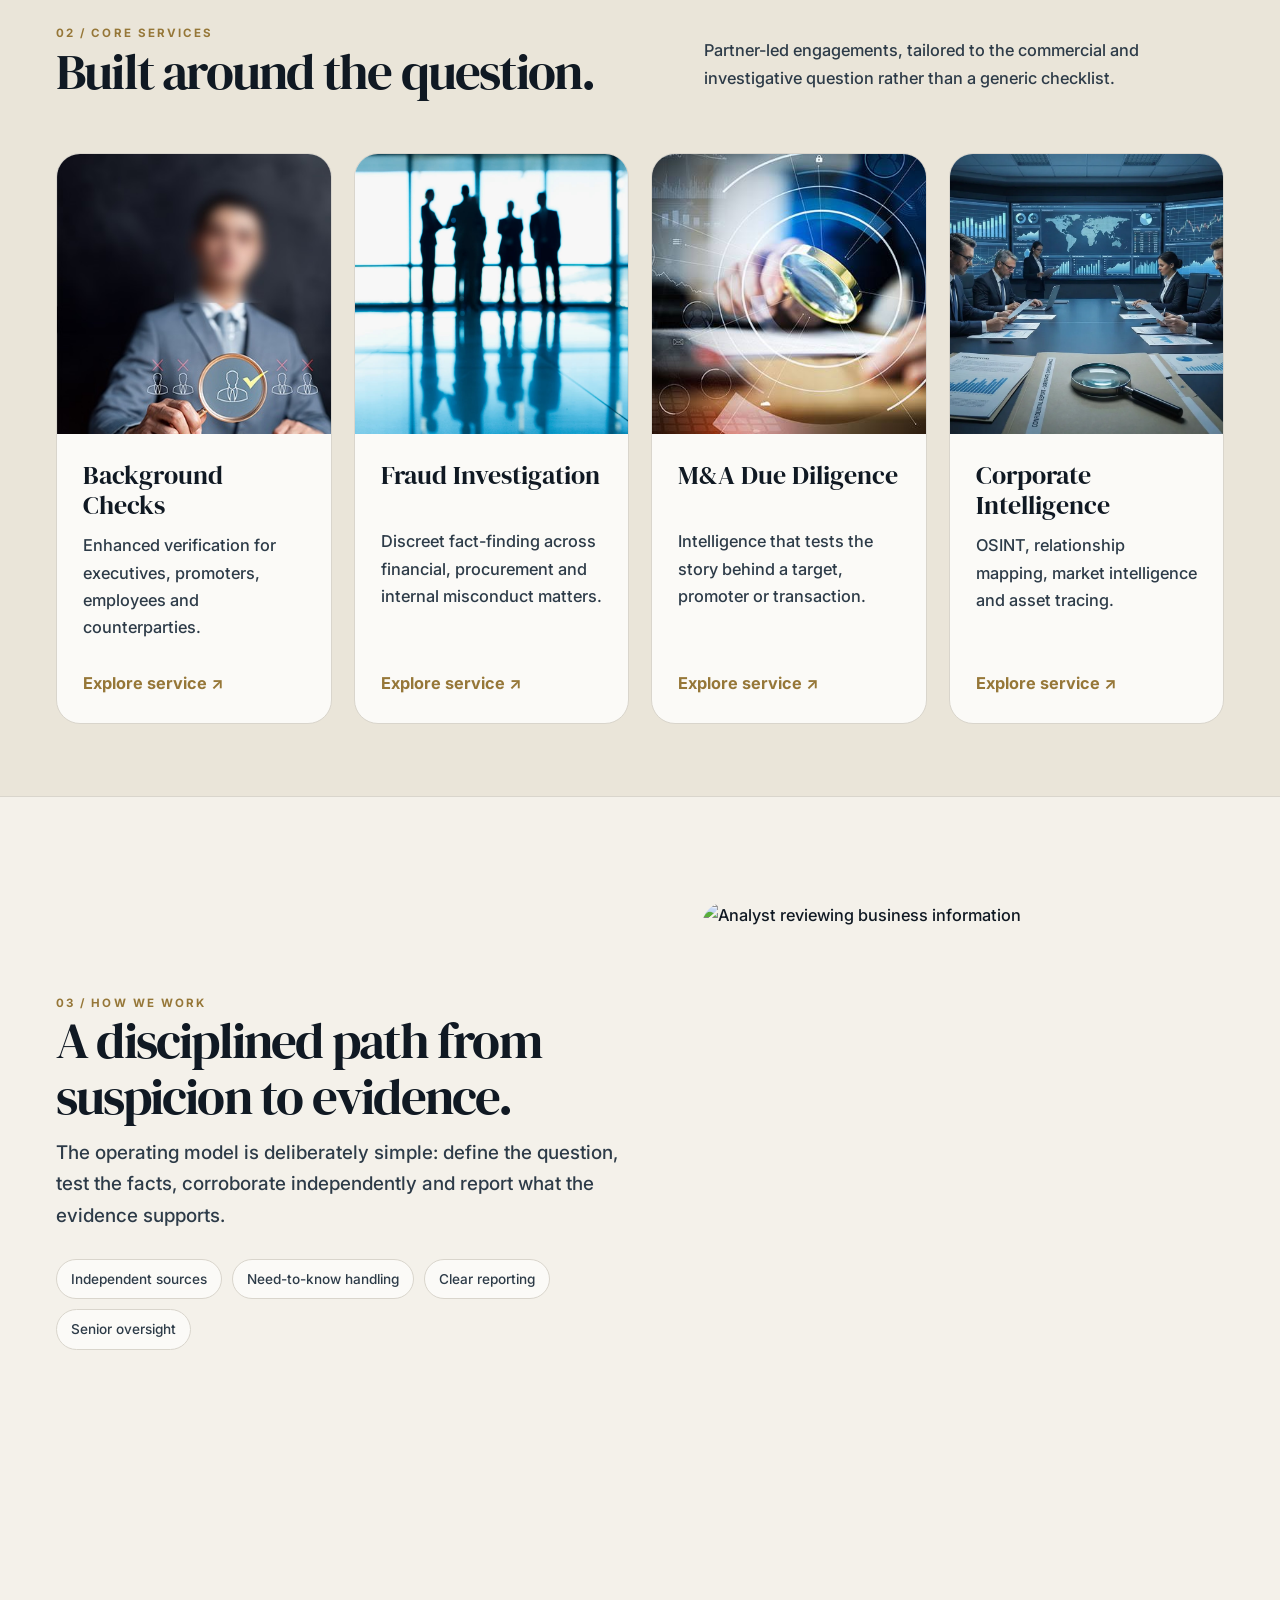
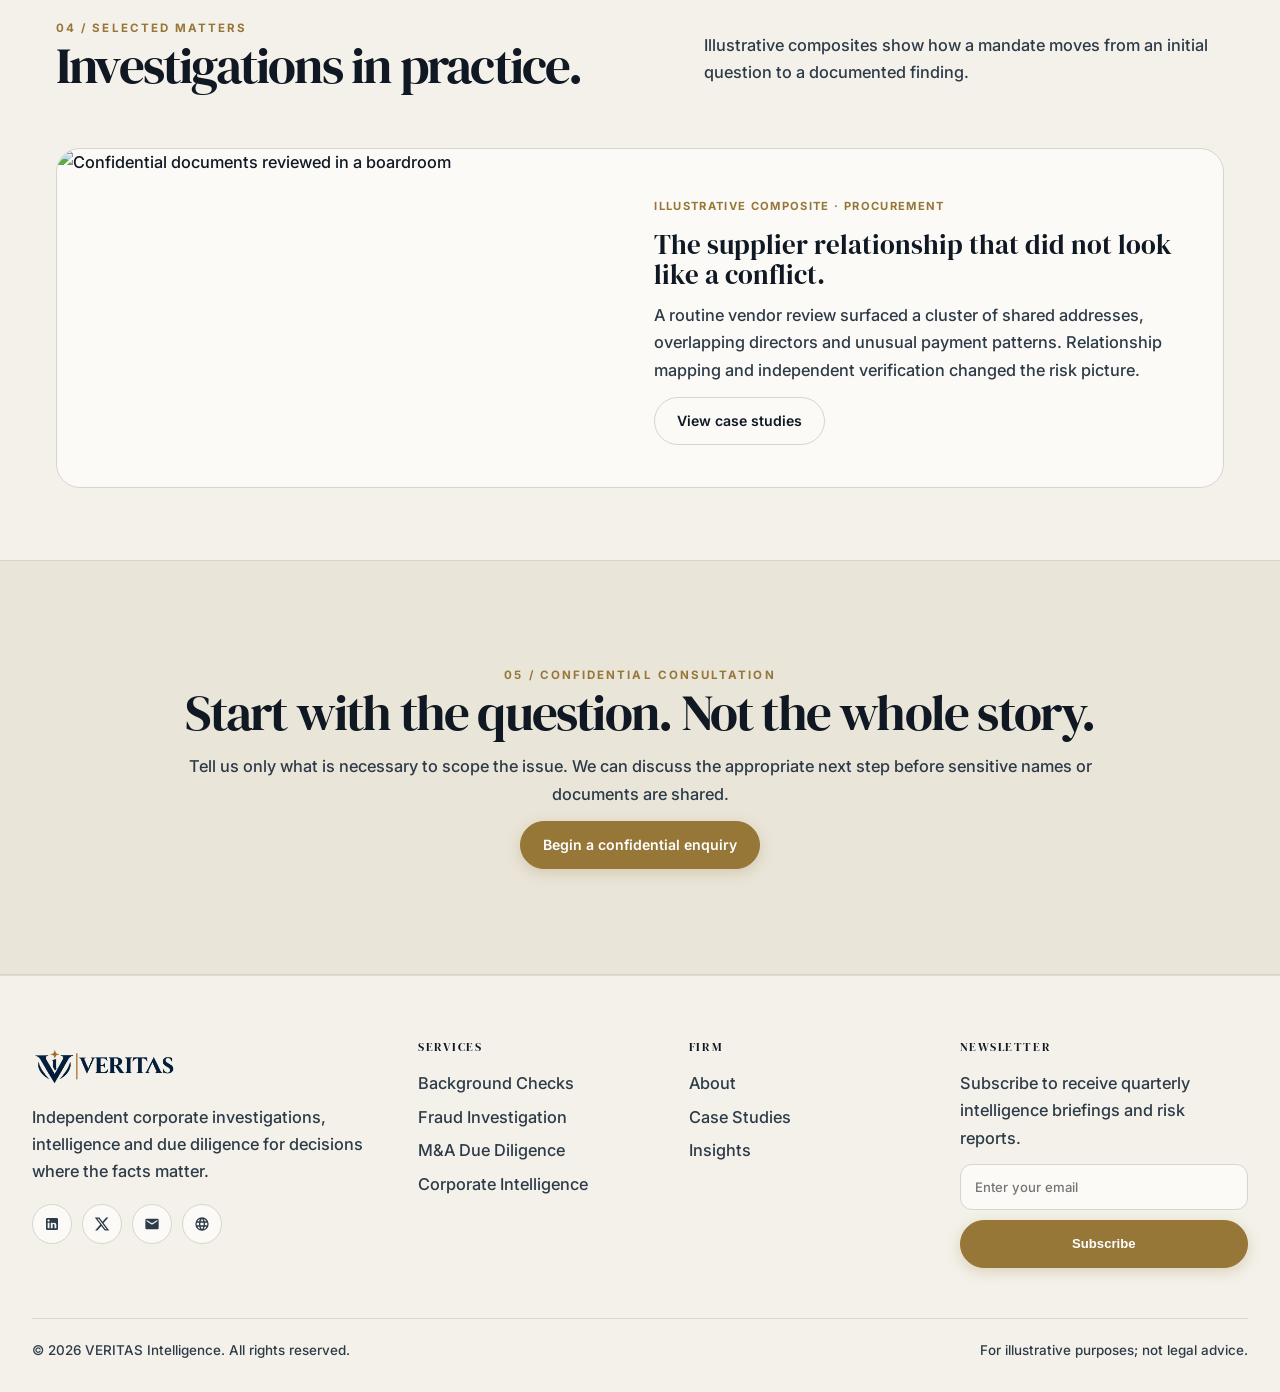
==== commit 921d1e81: "clientcore tes123" ====
--- a/index.html
+++ b/index.html
@@ -19,18 +19,18 @@
       <nav class="nav-links"><a href="index.html" data-page="home">Home</a><a href="home-02.html"
           data-page="home-02">Home 2</a><a href="about.html" data-page="about">About</a><a href="services.html"
           data-page="services">Services</a><a href="case-studies.html" data-page="cases">Case Studies</a><a
-          href="insights.html" data-page="insights">Insights</a><a class="btn gold nav-btn"
-          href="contact.html">Confidential Enquiry</a><button class="theme-toggle" data-theme-toggle
+          href="insights.html" data-page="insights">Insights</a><button class="theme-toggle" data-theme-toggle
           aria-label="Switch theme">◐</button><button class="dir-toggle" data-dir-toggle
-          aria-label="Switch text direction">RTL</button></nav>
+          aria-label="Switch text direction">RTL</button><a class="btn gold nav-btn"
+          href="contact.html">Contact Us</a></nav>
       <div class="nav-actions">
-        <button class="menu-toggle" data-menu aria-label="Open menu">☰</button>
+        <button class="menu-toggle" data-menu aria-label="Open menu" aria-expanded="false">☰</button>
       </div>
     </div>
   </header>
 
 
-  <section class="hero">
+  <section class="hero hero-center">
     <img src="https://images.unsplash.com/photo-1758691736067-b309ee3ef7b9?auto=format&fit=crop&fm=jpg&q=82&w=1800"
       alt="Corporate boardroom strategy meeting">
     <div class="container hero-inner">
--- a/assets/style.css
+++ b/assets/style.css
@@ -334,9 +334,41 @@
 }
 
 .nav-links .nav-btn {
-  padding: 9px 18px;
+  padding: 9px 20px;
   font-size: .84rem;
-  margin-left: 6px
+  margin-left: 10px;
+}
+
+.nav-links a.nav-btn.gold,
+.nav-links a.nav-btn.gold.active {
+  background: var(--gold);
+  border-color: var(--gold);
+  color: #ffffff;
+  box-shadow: 0 4px 14px rgba(150, 119, 56, .25);
+}
+
+html[data-theme="dark"] .nav-links a.nav-btn.gold,
+html[data-theme="dark"] .nav-links a.nav-btn.gold.active {
+  background: var(--gold);
+  border-color: var(--gold);
+  color: #07111b;
+  box-shadow: 0 4px 16px rgba(197, 173, 121, .25);
+}
+
+.nav-links a.nav-btn.gold:hover,
+.nav-links a.nav-btn.gold.active:hover {
+  background: color-mix(in srgb, var(--gold) 88%, black);
+  border-color: color-mix(in srgb, var(--gold) 88%, black);
+  color: #ffffff;
+  box-shadow: 0 6px 20px rgba(150, 119, 56, .38);
+}
+
+html[data-theme="dark"] .nav-links a.nav-btn.gold:hover,
+html[data-theme="dark"] .nav-links a.nav-btn.gold.active:hover {
+  background: #d5be8c;
+  border-color: #d5be8c;
+  color: #050d15;
+  box-shadow: 0 6px 22px rgba(197, 173, 121, .38);
 }
 
 .nav-actions {
@@ -394,16 +426,20 @@
   border-radius: 10px
 }
 
+/* ==========================================================================
+   Consistent Hero Section Styles across all pages
+   ========================================================================== */
 .hero {
   position: relative;
-  min-height: 60vh;
+  min-height: 580px;
+  height: 62vh;
   display: flex;
   flex-direction: column;
   justify-content: center;
   overflow: hidden;
   background: var(--hero-bg);
   color: var(--hero-text);
-  transition: background-color .25s ease
+  transition: background-color .25s ease;
 }
 
 .hero img {
@@ -413,20 +449,746 @@
   height: 100%;
   object-fit: cover;
   opacity: .78;
-  filter: brightness(0.92) contrast(1.05)
+  filter: brightness(0.92) contrast(1.05);
 }
 
 .hero:after {
   content: "";
   position: absolute;
   inset: 0;
-  background: var(--hero-overlay)
+  background: var(--hero-overlay);
 }
 
 .hero-inner {
   position: relative;
   z-index: 2;
-  padding: 65px 0 55px
+  padding: 55px clamp(24px, 4.5vw, 64px) 45px;
+  width: 100%;
+}
+
+@media(max-width: 900px) {
+  .hero {
+    height: auto;
+    min-height: 520px;
+  }
+  .hero-inner {
+    padding: 75px clamp(18px, 4vw, 32px) 55px;
+  }
+}
+
+/* ==========================================================================
+   Centered Hero Layout (Clean, Uncluttered, Center-Aligned for Pages)
+   ========================================================================== */
+.hero.hero-center .hero-inner {
+  display: flex;
+  flex-direction: column;
+  align-items: center;
+  text-align: center;
+  max-width: 900px;
+  margin-inline: auto;
+  padding: 40px clamp(20px, 4vw, 50px);
+}
+
+.hero.hero-center .eyebrow {
+  text-align: center;
+  font-size: 0.74rem;
+  letter-spacing: 0.16em;
+  text-transform: uppercase;
+  color: var(--gold);
+  font-weight: 700;
+  margin-bottom: 10px;
+}
+
+.hero.hero-center h1 {
+  font-size: clamp(2.3rem, 4.2vw, 3.8rem);
+  line-height: 1.15;
+  letter-spacing: -0.03em;
+  max-width: 840px;
+  margin: 0 auto 14px;
+  text-align: center;
+  color: var(--ink);
+}
+
+.hero.hero-center .lead {
+  font-size: 1.08rem;
+  line-height: 1.62;
+  max-width: 660px;
+  margin: 0 auto 22px;
+  text-align: center;
+  color: var(--muted);
+}
+
+.hero.hero-center .hero-meta {
+  display: flex;
+  justify-content: center;
+  align-items: center;
+  gap: 12px;
+  margin: 0 auto;
+}
+
+.hero.hero-center:after {
+  background: radial-gradient(circle at center, color-mix(in srgb, var(--bg) 90%, transparent) 0%, color-mix(in srgb, var(--bg) 70%, transparent) 55%, color-mix(in srgb, var(--bg) 35%, transparent) 100%);
+}
+
+html[data-theme="dark"] .hero.hero-center:after {
+  background: radial-gradient(circle at center, color-mix(in srgb, var(--navy) 92%, transparent) 0%, color-mix(in srgb, var(--navy) 75%, transparent) 55%, color-mix(in srgb, var(--navy) 40%, transparent) 100%);
+}
+
+/* ==========================================================================
+   Home Page 2 & Split Heroes (Balanced Two-Column with Visual Frame)
+   ========================================================================== */
+.hero.hero-h2,
+.hero.hero-split {
+  background: radial-gradient(circle at 82% 25%, color-mix(in srgb, var(--gold) 12%, transparent) 0%, transparent 48%),
+              linear-gradient(135deg, var(--hero-bg) 0%, color-mix(in srgb, var(--surface2) 75%, var(--hero-bg)) 100%);
+  border-bottom: 1px solid var(--line);
+}
+
+html[data-theme="dark"] .hero.hero-h2,
+html[data-theme="dark"] .hero.hero-split {
+  background: radial-gradient(circle at 85% 25%, color-mix(in srgb, var(--gold) 15%, transparent) 0%, transparent 50%),
+              radial-gradient(circle at 15% 85%, color-mix(in srgb, var(--navy2) 50%, transparent) 0%, transparent 60%),
+              linear-gradient(135deg, #050d15 0%, #0a1724 60%, #0d1e2e 100%);
+  border-bottom: 1px solid var(--line);
+}
+
+.hero.hero-h2:after,
+.hero.hero-split:after {
+  display: none;
+}
+
+/* Two Tags for Case Studies Hero */
+.hero-tags-two {
+  display: flex;
+  justify-content: center;
+  align-items: center;
+  gap: 12px;
+  flex-wrap: wrap;
+  margin: 6px auto 0;
+}
+
+.hero-tag {
+  display: inline-flex;
+  align-items: center;
+  padding: 8px 18px;
+  border-radius: 999px;
+  border: 1px solid color-mix(in srgb, var(--gold) 45%, var(--line));
+  background: color-mix(in srgb, var(--gold) 12%, var(--surface));
+  color: var(--ink);
+  font-size: 0.84rem;
+  font-weight: 600;
+  letter-spacing: 0.02em;
+  transition: all .2s ease;
+}
+
+.hero-tag:hover {
+  border-color: var(--gold);
+  transform: translateY(-2px);
+  box-shadow: 0 4px 14px rgba(150, 119, 56, .2);
+}
+
+/* Stats for Insights Hero */
+.hero-stats-center {
+  display: flex;
+  justify-content: center;
+  align-items: center;
+  gap: clamp(24px, 4vw, 48px);
+  flex-wrap: wrap;
+  margin: 10px auto 0;
+  padding-top: 18px;
+  border-top: 1px solid color-mix(in srgb, var(--line) 80%, transparent);
+}
+
+.h-stat {
+  display: flex;
+  flex-direction: column;
+  align-items: center;
+  text-align: center;
+}
+
+.h-stat strong {
+  font-size: 1.35rem;
+  font-weight: 700;
+  color: var(--gold);
+  font-family: Inter, system-ui, sans-serif;
+  line-height: 1.2;
+}
+
+.h-stat span {
+  font-size: 0.78rem;
+  color: var(--muted);
+  font-weight: 500;
+  margin-top: 2px;
+}
+
+.hero-h2-grid {
+  display: grid;
+  grid-template-columns: 1.15fr 0.85fr;
+  gap: clamp(36px, 5vw, 68px);
+  align-items: center;
+  width: 100%;
+}
+
+.hero-h2-content {
+  display: flex;
+  flex-direction: column;
+  justify-content: center;
+  padding-right: clamp(10px, 2.5vw, 32px);
+}
+
+html[dir="rtl"] .hero-h2-content {
+  padding-right: 0;
+  padding-left: clamp(10px, 2.5vw, 32px);
+}
+
+.hero-badge {
+  display: inline-flex;
+  align-items: center;
+  gap: 10px;
+  padding: 6px 14px;
+  border-radius: 999px;
+  border: 1px solid color-mix(in srgb, var(--gold) 35%, var(--line));
+  background: color-mix(in srgb, var(--gold) 10%, var(--surface));
+  color: var(--gold);
+  font-size: 0.76rem;
+  font-weight: 700;
+  letter-spacing: 0.12em;
+  text-transform: uppercase;
+  margin-bottom: 18px;
+  width: fit-content;
+}
+
+.hero-badge .badge-dot {
+  width: 8px;
+  height: 8px;
+  border-radius: 50%;
+  background: var(--gold);
+  box-shadow: 0 0 10px var(--gold);
+  animation: pulse-dot 2s infinite ease-in-out;
+}
+
+@keyframes pulse-dot {
+  0%, 100% { opacity: 1; transform: scale(1); }
+  50% { opacity: 0.4; transform: scale(0.75); }
+}
+
+.hero-h2 h1,
+.hero-split h1 {
+  font-size: clamp(2.6rem, 4.4vw, 4.4rem);
+  line-height: 1.1;
+  letter-spacing: -0.035em;
+  margin: 0 0 16px;
+}
+
+.hero-h2 h1 .gold-accent,
+.hero-split h1 .gold-accent {
+  color: var(--gold);
+  font-style: italic;
+}
+
+.hero-h2 .lead,
+.hero-split .lead {
+  font-size: 1.08rem;
+  line-height: 1.62;
+  color: var(--muted);
+  max-width: 580px;
+  margin: 0 0 24px;
+}
+
+.hero-h2 .hero-meta,
+.hero-split .hero-meta {
+  margin-top: 4px;
+  margin-bottom: 24px;
+  display: flex;
+  gap: 14px;
+  flex-wrap: wrap;
+}
+
+.hero-split .hero-meta {
+  margin-bottom: 0;
+}
+
+.hero-h2-stats {
+  display: grid;
+  grid-template-columns: repeat(3, 1fr);
+  gap: 16px;
+  padding-top: 20px;
+  border-top: 1px solid var(--line);
+}
+
+.h2-stat-item {
+  display: flex;
+  flex-direction: column;
+  gap: 4px;
+}
+
+.h2-stat-item strong {
+  font-size: 1.15rem;
+  font-weight: 700;
+  color: var(--ink);
+  font-family: Inter, system-ui, sans-serif;
+  letter-spacing: -0.01em;
+}
+
+.h2-stat-item span {
+  font-size: 0.78rem;
+  color: var(--muted);
+  line-height: 1.35;
+}
+
+/* Home 2 Right Column: Dossier Console Frame */
+.hero-h2-visual {
+  position: relative;
+  display: flex;
+  justify-content: center;
+  align-items: center;
+  padding-left: clamp(10px, 2.5vw, 24px);
+}
+
+html[dir="rtl"] .hero-h2-visual {
+  padding-left: 0;
+  padding-right: clamp(10px, 2.5vw, 24px);
+}
+
+.dossier-frame {
+  position: relative;
+  width: 100%;
+  max-width: 480px;
+  height: 380px;
+  border-radius: var(--radius);
+  overflow: hidden;
+  border: 1px solid color-mix(in srgb, var(--gold) 40%, var(--line));
+  box-shadow: 0 24px 60px rgba(0, 0, 0, 0.16);
+  background: var(--surface2);
+}
+
+html[data-theme="dark"] .dossier-frame {
+  box-shadow: 0 28px 70px rgba(0, 0, 0, 0.5);
+  border-color: color-mix(in srgb, var(--gold) 50%, #294050);
+}
+
+.dossier-frame img {
+  position: absolute;
+  inset: 0;
+  width: 100%;
+  height: 100%;
+  object-fit: cover;
+  filter: brightness(0.82) contrast(1.1);
+  transition: transform 0.6s cubic-bezier(0.16, 1, 0.3, 1);
+}
+
+.dossier-frame:hover img {
+  transform: scale(1.03);
+}
+
+.dossier-overlay-card {
+  position: absolute;
+  bottom: 14px;
+  left: 14px;
+  right: 14px;
+  background: color-mix(in srgb, var(--surface) 92%, transparent);
+  backdrop-filter: blur(16px);
+  -webkit-backdrop-filter: blur(16px);
+  border: 1px solid color-mix(in srgb, var(--gold) 35%, var(--line));
+  border-radius: 16px;
+  padding: 16px 18px;
+  box-shadow: 0 12px 30px rgba(0, 0, 0, 0.16);
+  z-index: 3;
+}
+
+html[data-theme="dark"] .dossier-overlay-card {
+  background: color-mix(in srgb, var(--navy2) 88%, transparent);
+  border-color: color-mix(in srgb, var(--gold) 45%, #294050);
+  box-shadow: 0 14px 36px rgba(0, 0, 0, 0.45);
+}
+
+.dossier-card-header {
+  display: flex;
+  justify-content: space-between;
+  align-items: center;
+  margin-bottom: 8px;
+  font-size: 0.72rem;
+  letter-spacing: 0.1em;
+  text-transform: uppercase;
+  font-weight: 700;
+}
+
+.dossier-tag {
+  color: var(--gold);
+}
+
+.dossier-status {
+  padding: 2px 8px;
+  border-radius: 999px;
+  background: color-mix(in srgb, var(--gold) 20%, var(--surface));
+  color: var(--ink);
+  font-size: 0.68rem;
+  border: 1px solid color-mix(in srgb, var(--gold) 40%, transparent);
+}
+
+.dossier-card-title {
+  font-family: "DM Serif Display", Georgia, serif;
+  font-size: 1.15rem;
+  color: var(--ink);
+  margin-bottom: 10px;
+  line-height: 1.25;
+}
+
+.dossier-card-metrics {
+  display: flex;
+  flex-direction: column;
+  gap: 5px;
+  border-top: 1px solid var(--line);
+  padding-top: 8px;
+  margin-bottom: 8px;
+}
+
+.metric-row {
+  display: flex;
+  justify-content: space-between;
+  align-items: center;
+  font-size: 0.78rem;
+}
+
+.metric-row .m-label {
+  color: var(--muted);
+  font-weight: 500;
+}
+
+.metric-row .m-val {
+  color: var(--ink);
+  font-weight: 600;
+}
+
+.dossier-card-footer {
+  display: flex;
+  align-items: center;
+  gap: 6px;
+  font-size: 0.72rem;
+  color: var(--gold);
+  font-weight: 600;
+  letter-spacing: 0.04em;
+  padding-top: 6px;
+  border-top: 1px dashed color-mix(in srgb, var(--line) 80%, transparent);
+}
+
+.dossier-card-footer .seal-icon {
+  font-size: 0.85rem;
+}
+
+@media(max-width: 1100px) {
+  .hero-h2-grid {
+    grid-template-columns: 1fr;
+    gap: 36px;
+  }
+  .hero-h2 .dossier-frame,
+  .hero-split .dossier-frame {
+    max-width: 100%;
+    height: 330px;
+  }
+}
+
+@media(max-width: 640px) {
+  .hero-h2-stats {
+    grid-template-columns: 1fr;
+    gap: 12px;
+  }
+  .dossier-frame {
+    height: 290px;
+  }
+  .dossier-overlay-card {
+    padding: 12px 14px;
+    bottom: 10px;
+    left: 10px;
+    right: 10px;
+  }
+  .dossier-card-title {
+    font-size: 1.02rem;
+  }
+}
+
+/* ==========================================================================
+   Contact Page Hero — Two-Column Consultation Desk
+   ========================================================================== */
+.hero.hero-contact {
+  background: radial-gradient(circle at 18% 30%, color-mix(in srgb, var(--gold) 10%, transparent) 0%, transparent 50%),
+              linear-gradient(135deg, var(--hero-bg) 0%, color-mix(in srgb, var(--surface2) 65%, var(--hero-bg)) 100%);
+  border-bottom: 1px solid var(--line);
+}
+
+html[data-theme="dark"] .hero.hero-contact {
+  background: radial-gradient(circle at 18% 30%, color-mix(in srgb, var(--gold) 14%, transparent) 0%, transparent 50%),
+              linear-gradient(135deg, #050d15 0%, #0a1724 60%, #0d1e2e 100%);
+  border-bottom: 1px solid var(--line);
+}
+
+.hero.hero-contact:after {
+  display: none;
+}
+
+.hero-contact-grid {
+  display: grid;
+  grid-template-columns: 1.15fr 0.85fr;
+  gap: clamp(36px, 5vw, 68px);
+  align-items: center;
+  width: 100%;
+}
+
+.hero-contact-content {
+  display: flex;
+  flex-direction: column;
+  justify-content: center;
+  padding-right: clamp(10px, 2.5vw, 32px);
+}
+
+html[dir="rtl"] .hero-contact-content {
+  padding-right: 0;
+  padding-left: clamp(10px, 2.5vw, 32px);
+}
+
+.hero-contact-visual {
+  position: relative;
+  display: flex;
+  justify-content: center;
+  align-items: center;
+  padding-left: clamp(10px, 2vw, 24px);
+}
+
+html[dir="rtl"] .hero-contact-visual {
+  padding-left: 0;
+  padding-right: clamp(10px, 2vw, 24px);
+}
+
+.contact-desk-card {
+  width: 100%;
+  max-width: 480px;
+  background: color-mix(in srgb, var(--surface) 95%, transparent);
+  border: 1px solid color-mix(in srgb, var(--gold) 35%, var(--line));
+  border-radius: var(--radius);
+  padding: 28px 30px;
+  box-shadow: 0 20px 50px rgba(0, 0, 0, 0.12);
+  backdrop-filter: blur(14px);
+  -webkit-backdrop-filter: blur(14px);
+}
+
+html[data-theme="dark"] .contact-desk-card {
+  background: color-mix(in srgb, var(--navy2) 90%, transparent);
+  border-color: color-mix(in srgb, var(--gold) 45%, #294050);
+  box-shadow: 0 24px 60px rgba(0, 0, 0, 0.45);
+}
+
+.desk-card-header {
+  display: flex;
+  justify-content: space-between;
+  align-items: center;
+  margin-bottom: 12px;
+  font-size: 0.74rem;
+  letter-spacing: 0.12em;
+  text-transform: uppercase;
+  font-weight: 700;
+}
+
+.desk-tag {
+  color: var(--gold);
+}
+
+.desk-status {
+  padding: 3px 10px;
+  border-radius: 999px;
+  background: color-mix(in srgb, var(--gold) 18%, var(--surface));
+  color: var(--ink);
+  font-size: 0.7rem;
+  border: 1px solid color-mix(in srgb, var(--gold) 38%, transparent);
+}
+
+.desk-card-title {
+  font-family: "DM Serif Display", Georgia, serif;
+  font-size: 1.45rem;
+  color: var(--ink);
+  margin-top: 0;
+  margin-bottom: 14px;
+}
+
+.desk-card-rows {
+  display: flex;
+  flex-direction: column;
+  gap: 10px;
+  border-top: 1px solid var(--line);
+  padding-top: 14px;
+  margin-bottom: 14px;
+}
+
+.desk-row {
+  display: flex;
+  justify-content: space-between;
+  align-items: center;
+  font-size: 0.84rem;
+}
+
+.desk-row .d-label {
+  color: var(--muted);
+  font-weight: 500;
+}
+
+.desk-row .d-val {
+  color: var(--ink);
+  font-weight: 600;
+}
+
+.desk-row a.d-val {
+  color: var(--gold);
+  text-decoration: underline;
+  transition: opacity .2s;
+}
+
+.desk-row a.d-val:hover {
+  opacity: .85;
+}
+
+.desk-card-footer {
+  display: flex;
+  align-items: center;
+  gap: 8px;
+  font-size: 0.74rem;
+  color: var(--gold);
+  font-weight: 600;
+  letter-spacing: 0.04em;
+  padding-top: 10px;
+  border-top: 1px dashed color-mix(in srgb, var(--line) 80%, transparent);
+}
+
+@media(max-width: 1100px) {
+  .hero-contact-grid {
+    grid-template-columns: 1fr;
+    gap: 36px;
+  }
+  .contact-desk-card {
+    max-width: 100%;
+  }
+}
+
+/* ==========================================================================
+   Distinct Badges & Page-Specific Hero Accents
+   ========================================================================== */
+/* About Page Trust Strip */
+.hero-trust-strip {
+  display: flex;
+  gap: 10px;
+  flex-wrap: wrap;
+  margin-top: 22px;
+}
+
+.trust-tag {
+  display: inline-flex;
+  align-items: center;
+  gap: 6px;
+  padding: 6px 14px;
+  border-radius: 999px;
+  border: 1px solid color-mix(in srgb, var(--gold) 40%, var(--line));
+  background: color-mix(in srgb, var(--gold) 8%, var(--surface));
+  color: var(--ink);
+  font-size: 0.8rem;
+  font-weight: 600;
+}
+
+/* Services Page Practice Pills */
+.hero-practice-pills {
+  display: flex;
+  gap: 8px;
+  flex-wrap: wrap;
+  align-items: center;
+  margin-top: 24px;
+}
+
+.practice-label {
+  font-size: 0.76rem;
+  letter-spacing: 0.1em;
+  text-transform: uppercase;
+  color: var(--gold);
+  font-weight: 700;
+  margin-right: 4px;
+}
+
+.practice-pill {
+  padding: 6px 14px;
+  border-radius: 999px;
+  border: 1px solid var(--line);
+  background: var(--surface);
+  color: var(--ink);
+  font-size: 0.82rem;
+  font-weight: 600;
+  transition: all .2s ease;
+  display: inline-flex;
+  align-items: center;
+}
+
+.practice-pill:hover {
+  background: var(--gold);
+  color: #ffffff;
+  border-color: var(--gold);
+  transform: translateY(-2px);
+  box-shadow: 0 4px 12px rgba(150, 119, 56, .28);
+}
+
+html[data-theme="dark"] .practice-pill:hover {
+  color: #07111b;
+}
+
+/* Case Studies Docket Stats */
+.hero-docket-stats {
+  display: flex;
+  gap: 14px;
+  flex-wrap: wrap;
+  margin-top: 22px;
+}
+
+.docket-stat {
+  display: flex;
+  flex-direction: column;
+  padding: 10px 18px;
+  border-radius: 14px;
+  border: 1px solid color-mix(in srgb, var(--gold) 35%, var(--line));
+  background: color-mix(in srgb, var(--surface) 85%, transparent);
+  backdrop-filter: blur(8px);
+}
+
+.docket-stat strong {
+  font-size: 1.02rem;
+  font-weight: 700;
+  color: var(--ink);
+}
+
+.docket-stat span {
+  font-size: 0.76rem;
+  color: var(--muted);
+}
+
+/* Insights Topic Tags */
+.hero-topic-strip {
+  display: flex;
+  gap: 8px;
+  flex-wrap: wrap;
+  align-items: center;
+  margin-top: 24px;
+}
+
+.topic-label {
+  font-size: 0.76rem;
+  letter-spacing: 0.1em;
+  text-transform: uppercase;
+  color: var(--gold);
+  font-weight: 700;
+  margin-right: 4px;
+}
+
+.topic-tag {
+  padding: 5px 12px;
+  border-radius: 999px;
+  border: 1px solid var(--line);
+  background: color-mix(in srgb, var(--surface) 90%, transparent);
+  color: var(--muted);
+  font-size: 0.78rem;
+  font-weight: 600;
 }
 
 .hero h1 {
@@ -1090,7 +1852,7 @@
   font-size: .85rem
 }
 
-@media(max-width:900px) {
+@media(max-width:1100px) {
   .nav {
     height: 74px;
   }
@@ -1103,8 +1865,8 @@
     display: none;
     position: absolute;
     top: 80px;
-    left: 20px;
-    right: 20px;
+    left: 16px;
+    right: 16px;
     padding: 20px;
     background: var(--surface);
     border: 1px solid var(--line);
@@ -1113,7 +1875,7 @@
     flex-direction: column;
     align-items: stretch;
     gap: 8px;
-    z-index: 100
+    z-index: 1000;
   }
 
   .nav-links a {
@@ -1149,7 +1911,9 @@
   }
 
   .menu-toggle {
-    display: block
+    display: flex;
+    align-items: center;
+    justify-content: center;
   }
 
   .grid-4,
@@ -1372,7 +2136,7 @@
 
 html[dir="rtl"] .nav-links .nav-btn {
   margin-left: 0;
-  margin-right: 6px;
+  margin-right: 10px;
 }
 
 html[dir="rtl"] .hero .hero-meta {
@@ -1412,7 +2176,7 @@
   left: 30px;
 }
 
-@media(max-width:900px) {
+@media(max-width:1100px) {
   html[dir="rtl"] .nav-links a {
     justify-content: flex-start;
   }
@@ -1433,4 +2197,28 @@
   html[dir="rtl"] .step:last-child {
     border-bottom: 0;
   }
+}
+
+html[dir="rtl"] .hero.hero-center .hero-inner,
+html[dir="rtl"] .hero.hero-center h1,
+html[dir="rtl"] .hero.hero-center .lead,
+html[dir="rtl"] .hero.hero-center .eyebrow {
+  text-align: center;
+}
+
+html[dir="rtl"] .hero.hero-center .hero-meta {
+  justify-content: center;
+}
+
+html[dir="rtl"] .desk-card-header,
+html[dir="rtl"] .desk-row,
+html[dir="rtl"] .desk-card-footer {
+  direction: rtl;
+  text-align: right;
+}
+
+html[dir="rtl"] .practice-label,
+html[dir="rtl"] .topic-label {
+  margin-right: 0;
+  margin-left: 4px;
 }
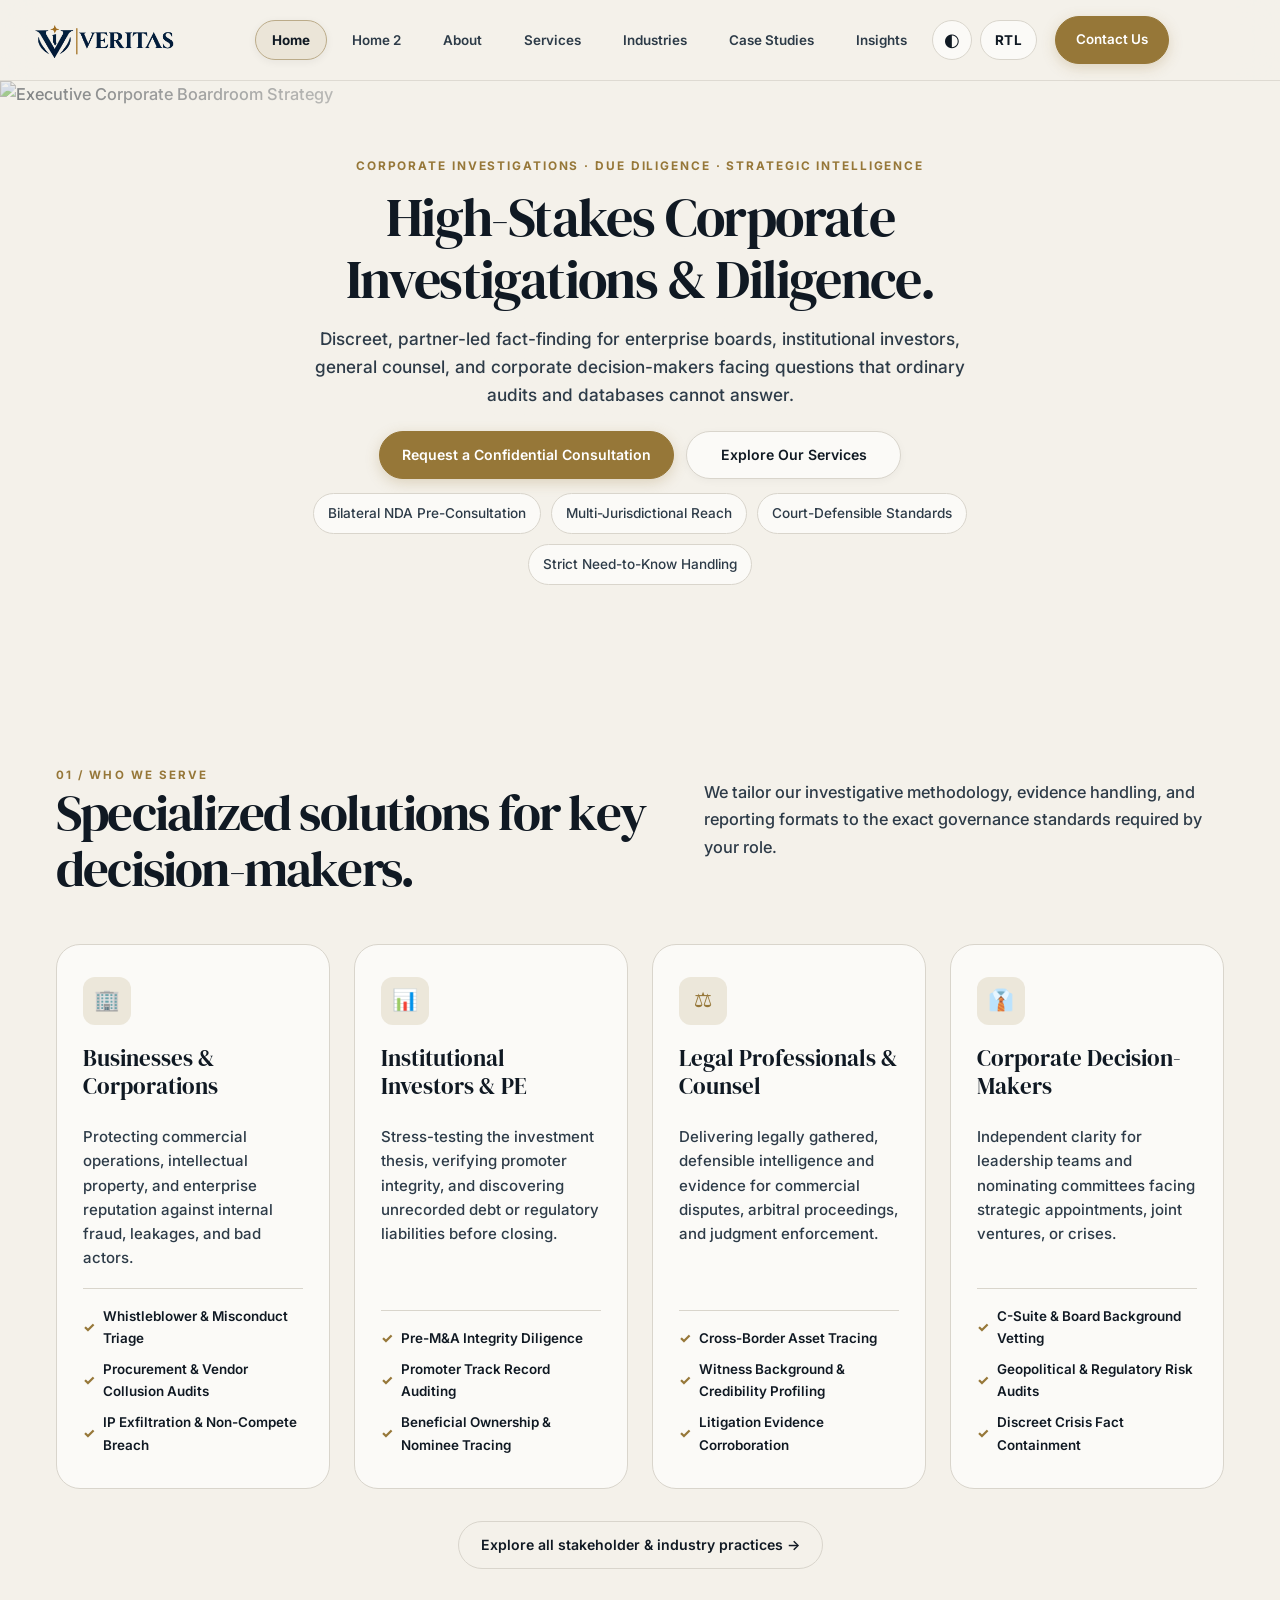
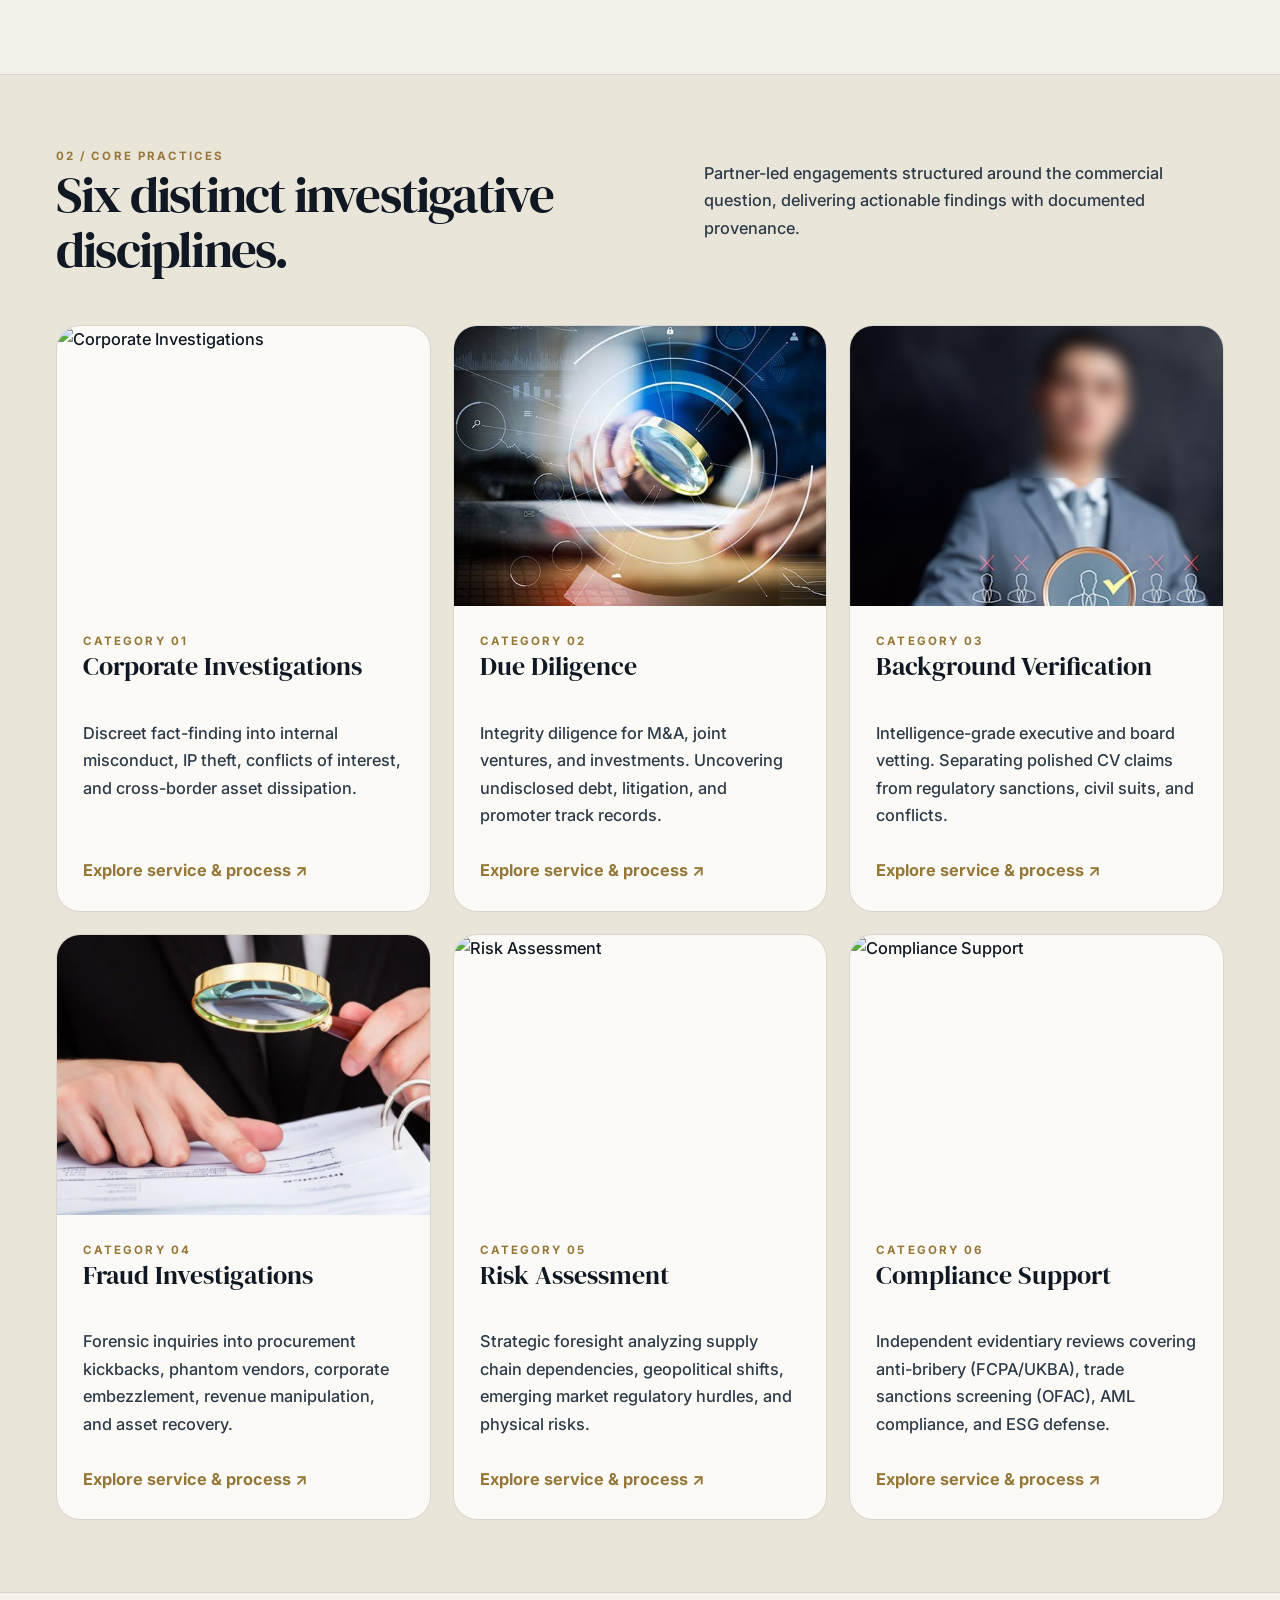
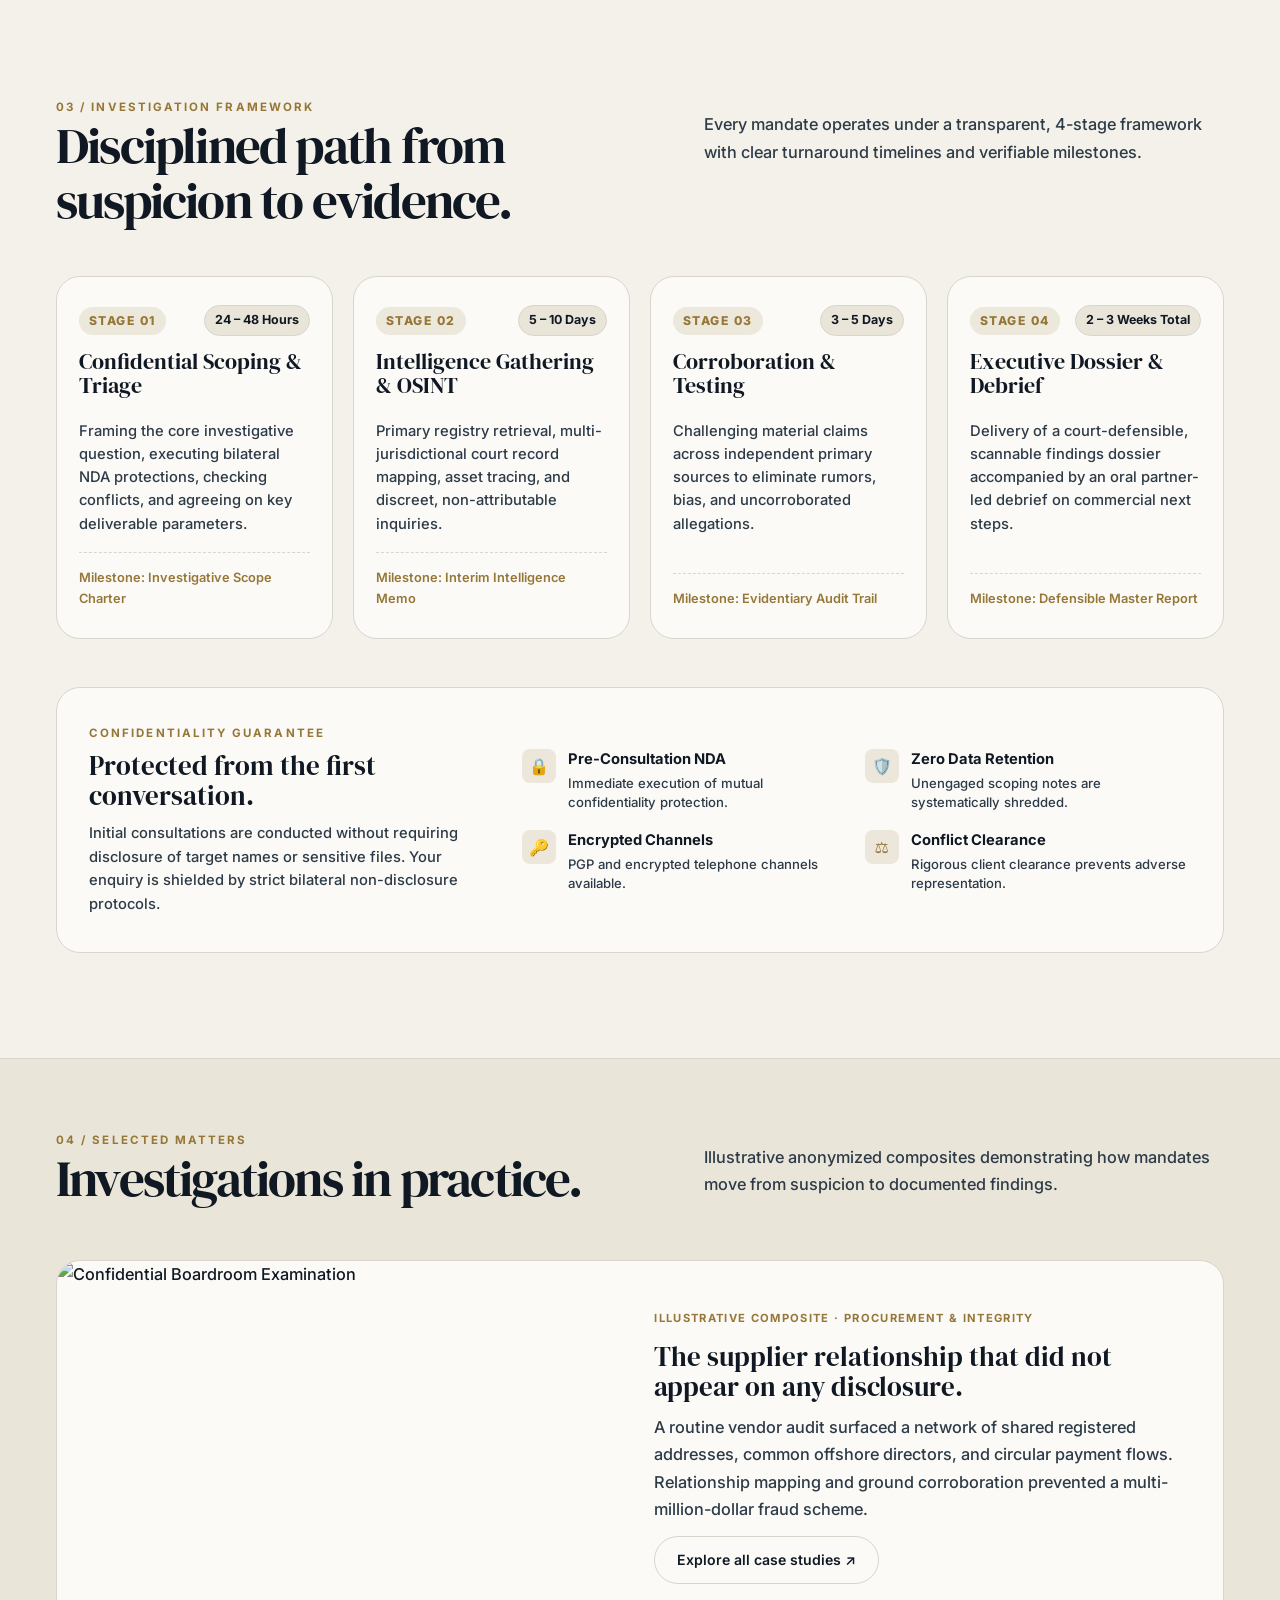
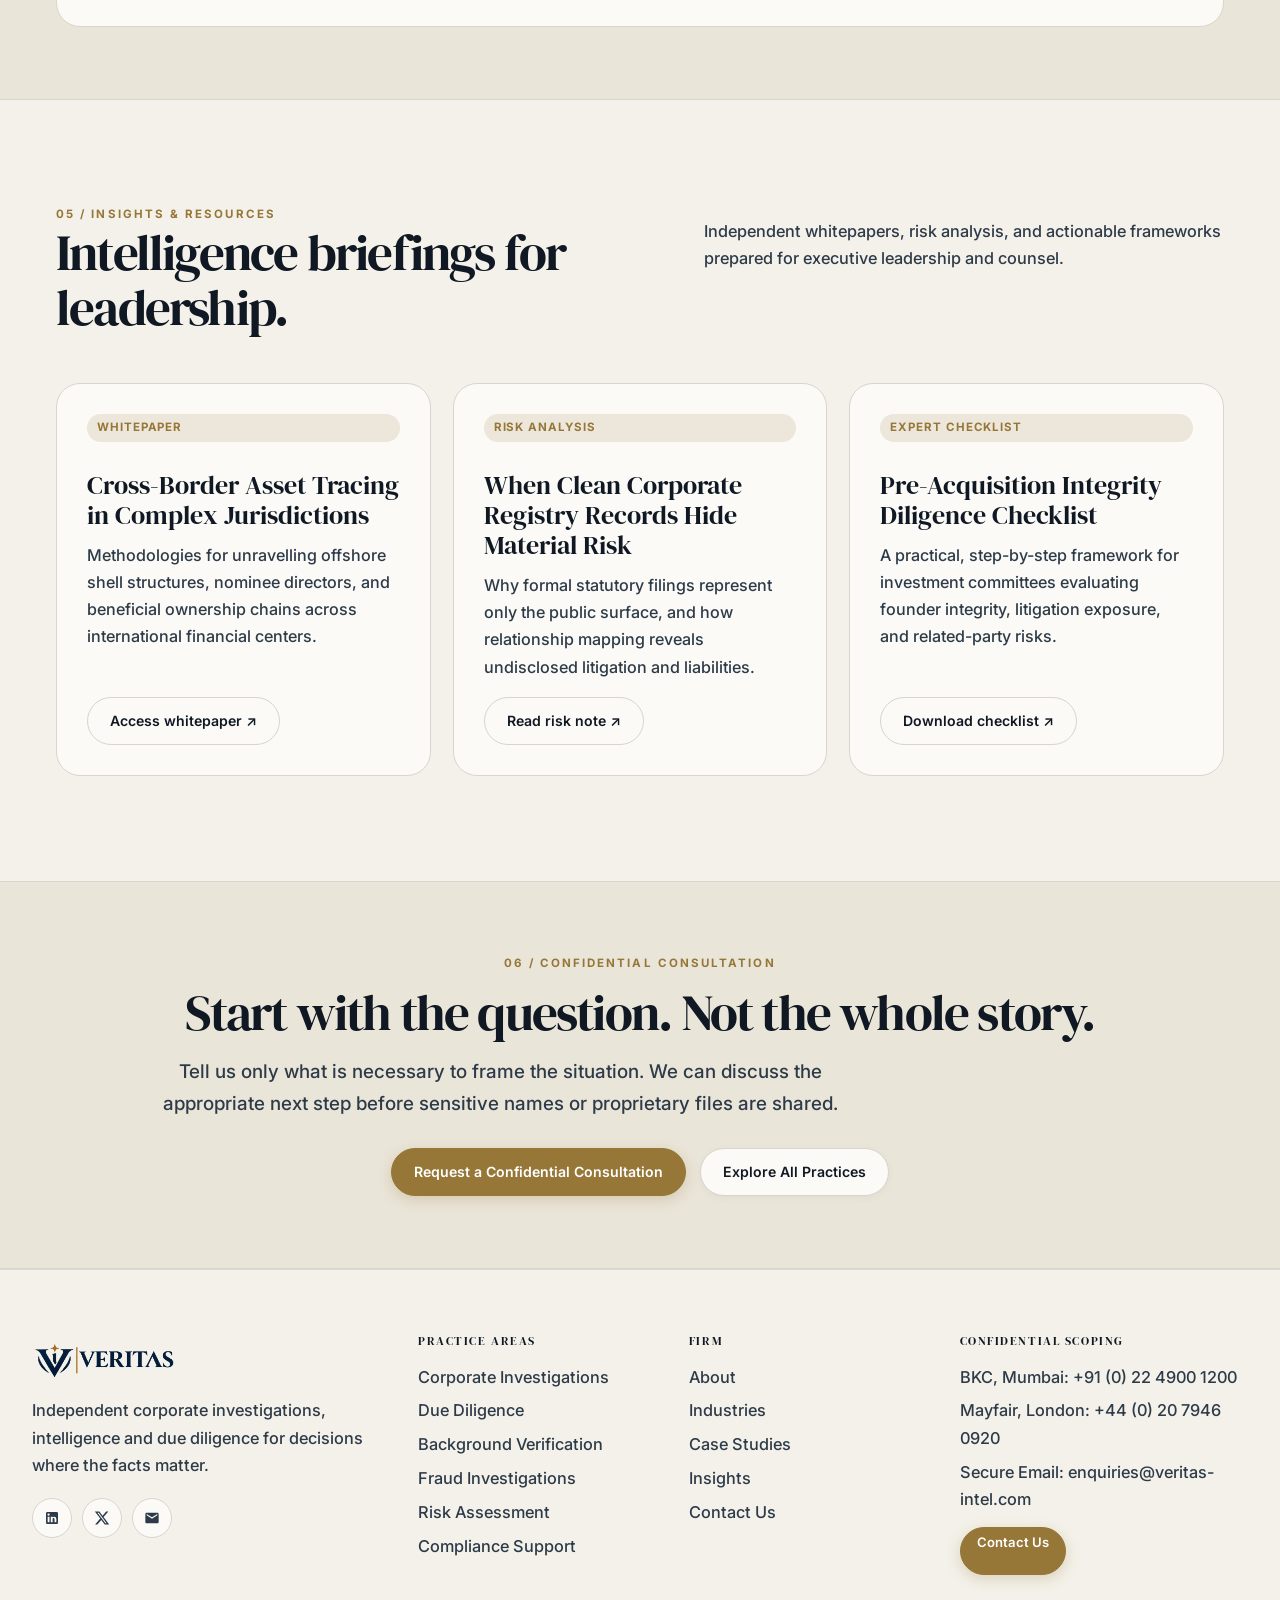
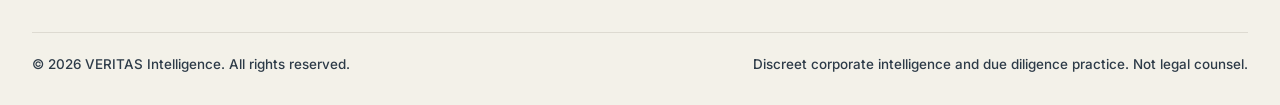
==== commit ac579c20: "client5to9" ====
--- a/index.html
+++ b/index.html
@@ -4,8 +4,8 @@
 <head>
   <meta charset="utf-8">
   <meta name="viewport" content="width=device-width,initial-scale=1">
-  <title>Corporate Investigation & Due Diligence | VERITAS Intelligence</title>
-  <meta name="description" content="Discreet corporate investigations, intelligence and due diligence.">
+  <title>Corporate Investigation & Due Diligence Firm | VERITAS Intelligence</title>
+  <meta name="description" content="Independent corporate investigations, M&A due diligence, background verification, fraud fact-finding, and risk assessment for leadership teams.">
   <link rel="icon" type="image/png" href="assets/favicon.png">
   <link rel="stylesheet" href="assets/style.css">
 </head>
@@ -14,233 +14,404 @@
 
   <header class="site-header">
     <div class="container nav">
-      <a class="brand" href="index.html"><img src="assets/logo.png" width="144" height="48"
-          alt="VERITAS Intelligence"></a>
-      <nav class="nav-links"><a href="index.html" data-page="home">Home</a><a href="home-02.html"
-          data-page="home-02">Home 2</a><a href="about.html" data-page="about">About</a><a href="services.html"
-          data-page="services">Services</a><a href="case-studies.html" data-page="cases">Case Studies</a><a
-          href="insights.html" data-page="insights">Insights</a><button class="theme-toggle" data-theme-toggle
-          aria-label="Switch theme">◐</button><button class="dir-toggle" data-dir-toggle
-          aria-label="Switch text direction">RTL</button><a class="btn gold nav-btn"
-          href="contact.html">Contact Us</a></nav>
+      <a class="brand" href="index.html"><img src="assets/logo.png" width="144" height="48" alt="VERITAS Intelligence"></a>
+      <nav class="nav-links">
+        <a href="index.html" data-page="home">Home</a>
+        <a href="home-02.html" data-page="home-02">Home 2</a>
+        <a href="about.html" data-page="about">About</a>
+        <a href="services.html" data-page="services">Services</a>
+        <a href="industries.html" data-page="industries">Industries</a>
+        <a href="case-studies.html" data-page="cases">Case Studies</a>
+        <a href="insights.html" data-page="insights">Insights</a>
+        <button class="theme-toggle" data-theme-toggle aria-label="Switch theme">◐</button>
+        <button class="dir-toggle" data-dir-toggle aria-label="Switch text direction">RTL</button>
+        <a class="btn gold nav-btn" href="contact.html">Contact Us</a>
+      </nav>
       <div class="nav-actions">
         <button class="menu-toggle" data-menu aria-label="Open menu" aria-expanded="false">☰</button>
       </div>
     </div>
   </header>
 
-
   <section class="hero hero-center">
-    <img src="https://images.unsplash.com/photo-1758691736067-b309ee3ef7b9?auto=format&fit=crop&fm=jpg&q=82&w=1800"
-      alt="Corporate boardroom strategy meeting">
+    <img src="https://images.unsplash.com/photo-1758691736067-b309ee3ef7b9?auto=format&fit=crop&fm=jpg&q=82&w=1800" alt="Executive Corporate Boardroom Strategy">
     <div class="container hero-inner">
-      <div class="eyebrow">Corporate investigations · Intelligence · Due diligence</div>
-      <h1>See beyond the surface.</h1>
-      <p class="lead">Independent fact-finding for boards, investors, counsel and leadership teams facing questions that
-        cannot be answered by ordinary checks.</p>
-      <div class="hero-meta"><a class="btn gold" href="contact.html">Speak privately</a><a class="btn secondary"
-          href="services.html">Explore services</a></div>
-    </div>
-  </section>
-  <section class="section">
-    <div class="container section-head">
-      <div>
-        <div class="eyebrow">01 / What we uncover</div>
-        <h2>Facts that change the decision.</h2>
-      </div>
-      <div>
-        <p>We turn uncertainty into documented intelligence across people, companies, transactions and conduct.</p>
-      </div>
-    </div>
-    <div class="grid grid-4">
-      <article class="image-card">
-        <img src="https://images.unsplash.com/photo-1573496359142-b8d87734a5a2?auto=format&fit=crop&fm=jpg&q=82&w=800"
-          alt="People intelligence">
-        <div class="copy">
-          <h3>People</h3>
-          <p>Backgrounds, credentials, undisclosed interests and relationships.</p>
-        </div>
-      </article>
-      <article class="image-card">
-        <img src="https://images.unsplash.com/photo-1486406146926-c627a92ad1ab?auto=format&fit=crop&fm=jpg&q=82&w=800"
-          alt="Company intelligence">
-        <div class="copy">
-          <h3>Companies</h3>
-          <p>Ownership, counterparties, reputation, litigation and hidden connections.</p>
-        </div>
-      </article>
-      <article class="image-card">
-        <img src="https://images.unsplash.com/photo-1450133064473-71024230f91b?auto=format&fit=crop&fm=jpg&q=82&w=800"
-          alt="Transaction due diligence">
-        <div class="copy">
-          <h3>Transactions</h3>
-          <p>M&A, investment, vendor and partner risk before value is committed.</p>
-        </div>
-      </article>
-      <article class="image-card">
-        <img src="https://images.unsplash.com/photo-1554224155-8d04cb21cd6c?auto=format&fit=crop&fm=jpg&q=82&w=800"
-          alt="Conduct and fraud investigation">
-        <div class="copy">
-          <h3>Conduct</h3>
-          <p>Fraud, conflicts, procurement anomalies, misconduct and financial leakage.</p>
-        </div>
-      </article>
-    </div>
-  </section>
+      <div class="eyebrow">Corporate Investigations · Due Diligence · Strategic Intelligence</div>
+      <h1>High-Stakes Corporate Investigations & Diligence.</h1>
+      <p class="lead">Discreet, partner-led fact-finding for enterprise boards, institutional investors, general counsel, and corporate decision-makers facing questions that ordinary audits and databases cannot answer.</p>
+      <div class="hero-meta">
+        <a class="btn gold" href="contact.html">Request a Confidential Consultation</a>
+        <a class="btn secondary" href="#servicesGrid">Explore Our Services</a>
+      </div>
+      <div class="pills" style="margin-top:28px;justify-content:center;">
+        <span class="pill">Bilateral NDA Pre-Consultation</span>
+        <span class="pill">Multi-Jurisdictional Reach</span>
+        <span class="pill">Court-Defensible Standards</span>
+        <span class="pill">Strict Need-to-Know Handling</span>
+      </div>
+    </div>
+  </section>
+
+  <!-- Who We Serve Section -->
+  <section class="section" id="whoWeServe">
+    <div class="container">
+      <div class="section-head">
+        <div>
+          <div class="eyebrow">01 / Who We Serve</div>
+          <h2>Specialized solutions for key decision-makers.</h2>
+        </div>
+        <div>
+          <p>We tailor our investigative methodology, evidence handling, and reporting formats to the exact governance standards required by your role.</p>
+        </div>
+      </div>
+
+      <div class="who-we-serve-grid">
+        <div class="serve-card">
+          <div class="serve-icon">🏢</div>
+          <h3>Businesses & Corporations</h3>
+          <p>Protecting commercial operations, intellectual property, and enterprise reputation against internal fraud, leakages, and bad actors.</p>
+          <ul class="serve-list">
+            <li>Whistleblower & Misconduct Triage</li>
+            <li>Procurement & Vendor Collusion Audits</li>
+            <li>IP Exfiltration & Non-Compete Breach</li>
+          </ul>
+        </div>
+
+        <div class="serve-card">
+          <div class="serve-icon">📊</div>
+          <h3>Institutional Investors & PE</h3>
+          <p>Stress-testing the investment thesis, verifying promoter integrity, and discovering unrecorded debt or regulatory liabilities before closing.</p>
+          <ul class="serve-list">
+            <li>Pre-M&A Integrity Diligence</li>
+            <li>Promoter Track Record Auditing</li>
+            <li>Beneficial Ownership & Nominee Tracing</li>
+          </ul>
+        </div>
+
+        <div class="serve-card">
+          <div class="serve-icon">⚖️</div>
+          <h3>Legal Professionals & Counsel</h3>
+          <p>Delivering legally gathered, defensible intelligence and evidence for commercial disputes, arbitral proceedings, and judgment enforcement.</p>
+          <ul class="serve-list">
+            <li>Cross-Border Asset Tracing</li>
+            <li>Witness Background & Credibility Profiling</li>
+            <li>Litigation Evidence Corroboration</li>
+          </ul>
+        </div>
+
+        <div class="serve-card">
+          <div class="serve-icon">👔</div>
+          <h3>Corporate Decision-Makers</h3>
+          <p>Independent clarity for leadership teams and nominating committees facing strategic appointments, joint ventures, or crises.</p>
+          <ul class="serve-list">
+            <li>C-Suite & Board Background Vetting</li>
+            <li>Geopolitical & Regulatory Risk Audits</li>
+            <li>Discreet Crisis Fact Containment</li>
+          </ul>
+        </div>
+      </div>
+
+      <div style="text-align:center;margin-top:32px;">
+        <a class="btn ghost" href="industries.html">Explore all stakeholder & industry practices →</a>
+      </div>
+    </div>
+  </section>
+
+  <!-- Distinct Service Categories -->
+  <section class="section-sm dark-band" id="servicesGrid">
+    <div class="container">
+      <div class="section-head">
+        <div>
+          <div class="eyebrow">02 / Core Practices</div>
+          <h2>Six distinct investigative disciplines.</h2>
+        </div>
+        <div>
+          <p>Partner-led engagements structured around the commercial question, delivering actionable findings with documented provenance.</p>
+        </div>
+      </div>
+
+      <div class="grid grid-3">
+        <a class="image-card" href="services.html#corporate-investigations">
+          <img src="https://images.unsplash.com/photo-1486406146926-c627a92ad1ab?auto=format&fit=crop&fm=jpg&q=82&w=800" alt="Corporate Investigations">
+          <div class="copy">
+            <span class="eyebrow" style="color:var(--gold);font-weight:700;">Category 01</span>
+            <h3>Corporate Investigations</h3>
+            <p>Discreet fact-finding into internal misconduct, IP theft, conflicts of interest, and cross-border asset dissipation.</p>
+            <span class="arrow" style="color:var(--gold);font-weight:700;display:inline-block;margin-top:auto;padding-top:10px;">Explore service & process ↗</span>
+          </div>
+        </a>
+
+        <a class="image-card" href="services.html#due-diligence">
+          <img src="assets/home3.jfif" alt="Due Diligence">
+          <div class="copy">
+            <span class="eyebrow" style="color:var(--gold);font-weight:700;">Category 02</span>
+            <h3>Due Diligence</h3>
+            <p>Integrity diligence for M&A, joint ventures, and investments. Uncovering undisclosed debt, litigation, and promoter track records.</p>
+            <span class="arrow" style="color:var(--gold);font-weight:700;display:inline-block;margin-top:auto;padding-top:10px;">Explore service & process ↗</span>
+          </div>
+        </a>
+
+        <a class="image-card" href="services.html#background-verification">
+          <img src="assets/home0.jpg" alt="Background Verification">
+          <div class="copy">
+            <span class="eyebrow" style="color:var(--gold);font-weight:700;">Category 03</span>
+            <h3>Background Verification</h3>
+            <p>Intelligence-grade executive and board vetting. Separating polished CV claims from regulatory sanctions, civil suits, and conflicts.</p>
+            <span class="arrow" style="color:var(--gold);font-weight:700;display:inline-block;margin-top:auto;padding-top:10px;">Explore service & process ↗</span>
+          </div>
+        </a>
+
+        <a class="image-card" href="services.html#fraud-investigations">
+          <img src="assets/frdinv.webp" alt="Fraud Investigations">
+          <div class="copy">
+            <span class="eyebrow" style="color:var(--gold);font-weight:700;">Category 04</span>
+            <h3>Fraud Investigations</h3>
+            <p>Forensic inquiries into procurement kickbacks, phantom vendors, corporate embezzlement, revenue manipulation, and asset recovery.</p>
+            <span class="arrow" style="color:var(--gold);font-weight:700;display:inline-block;margin-top:auto;padding-top:10px;">Explore service & process ↗</span>
+          </div>
+        </a>
+
+        <a class="image-card" href="services.html#risk-assessment">
+          <img src="https://images.unsplash.com/photo-1450133064473-71024230f91b?auto=format&fit=crop&fm=jpg&q=82&w=800" alt="Risk Assessment">
+          <div class="copy">
+            <span class="eyebrow" style="color:var(--gold);font-weight:700;">Category 05</span>
+            <h3>Risk Assessment</h3>
+            <p>Strategic foresight analyzing supply chain dependencies, geopolitical shifts, emerging market regulatory hurdles, and physical risks.</p>
+            <span class="arrow" style="color:var(--gold);font-weight:700;display:inline-block;margin-top:auto;padding-top:10px;">Explore service & process ↗</span>
+          </div>
+        </a>
+
+        <a class="image-card" href="services.html#compliance-support">
+          <img src="https://images.unsplash.com/photo-1554224155-8d04cb21cd6c?auto=format&fit=crop&fm=jpg&q=82&w=800" alt="Compliance Support">
+          <div class="copy">
+            <span class="eyebrow" style="color:var(--gold);font-weight:700;">Category 06</span>
+            <h3>Compliance Support</h3>
+            <p>Independent evidentiary reviews covering anti-bribery (FCPA/UKBA), trade sanctions screening (OFAC), AML compliance, and ESG defense.</p>
+            <span class="arrow" style="color:var(--gold);font-weight:700;display:inline-block;margin-top:auto;padding-top:10px;">Explore service & process ↗</span>
+          </div>
+        </a>
+      </div>
+    </div>
+  </section>
+
+  <!-- Investigation Process and Expected Timelines -->
+  <section class="section" id="investigationProcess">
+    <div class="container">
+      <div class="section-head">
+        <div>
+          <div class="eyebrow">03 / Investigation Framework</div>
+          <h2>Disciplined path from suspicion to evidence.</h2>
+        </div>
+        <div>
+          <p>Every mandate operates under a transparent, 4-stage framework with clear turnaround timelines and verifiable milestones.</p>
+        </div>
+      </div>
+
+      <div class="timeline-stepper">
+        <div class="timeline-card">
+          <div class="timeline-header">
+            <span class="timeline-step-badge">Stage 01</span>
+            <span class="timeline-duration">24 – 48 Hours</span>
+          </div>
+          <h3>Confidential Scoping & Triage</h3>
+          <p>Framing the core investigative question, executing bilateral NDA protections, checking conflicts, and agreeing on key deliverable parameters.</p>
+          <div class="timeline-deliverable">Milestone: Investigative Scope Charter</div>
+        </div>
+
+        <div class="timeline-card">
+          <div class="timeline-header">
+            <span class="timeline-step-badge">Stage 02</span>
+            <span class="timeline-duration">5 – 10 Days</span>
+          </div>
+          <h3>Intelligence Gathering & OSINT</h3>
+          <p>Primary registry retrieval, multi-jurisdictional court record mapping, asset tracing, and discreet, non-attributable inquiries.</p>
+          <div class="timeline-deliverable">Milestone: Interim Intelligence Memo</div>
+        </div>
+
+        <div class="timeline-card">
+          <div class="timeline-header">
+            <span class="timeline-step-badge">Stage 03</span>
+            <span class="timeline-duration">3 – 5 Days</span>
+          </div>
+          <h3>Corroboration & Testing</h3>
+          <p>Challenging material claims across independent primary sources to eliminate rumors, bias, and uncorroborated allegations.</p>
+          <div class="timeline-deliverable">Milestone: Evidentiary Audit Trail</div>
+        </div>
+
+        <div class="timeline-card">
+          <div class="timeline-header">
+            <span class="timeline-step-badge">Stage 04</span>
+            <span class="timeline-duration">2 – 3 Weeks Total</span>
+          </div>
+          <h3>Executive Dossier & Debrief</h3>
+          <p>Delivery of a court-defensible, scannable findings dossier accompanied by an oral partner-led debrief on commercial next steps.</p>
+          <div class="timeline-deliverable">Milestone: Defensible Master Report</div>
+        </div>
+      </div>
+
+      <div class="security-guarantee-band">
+        <div>
+          <div class="eyebrow">Confidentiality Guarantee</div>
+          <h3 style="margin:8px 0 12px;">Protected from the first conversation.</h3>
+          <p style="font-size:0.92rem;color:var(--muted);line-height:1.6;margin:0;">Initial consultations are conducted without requiring disclosure of target names or sensitive files. Your enquiry is shielded by strict bilateral non-disclosure protocols.</p>
+        </div>
+
+        <div class="security-pillars">
+          <div class="security-pillar-item">
+            <div class="security-pillar-icon">🔒</div>
+            <div>
+              <strong>Pre-Consultation NDA</strong>
+              <span>Immediate execution of mutual confidentiality protection.</span>
+            </div>
+          </div>
+
+          <div class="security-pillar-item">
+            <div class="security-pillar-icon">🛡️</div>
+            <div>
+              <strong>Zero Data Retention</strong>
+              <span>Unengaged scoping notes are systematically shredded.</span>
+            </div>
+          </div>
+
+          <div class="security-pillar-item">
+            <div class="security-pillar-icon">🔑</div>
+            <div>
+              <strong>Encrypted Channels</strong>
+              <span>PGP and encrypted telephone channels available.</span>
+            </div>
+          </div>
+
+          <div class="security-pillar-item">
+            <div class="security-pillar-icon">⚖️</div>
+            <div>
+              <strong>Conflict Clearance</strong>
+              <span>Rigorous client clearance prevents adverse representation.</span>
+            </div>
+          </div>
+        </div>
+      </div>
+    </div>
+  </section>
+
+  <!-- Selected Matters Section -->
   <section class="section-sm dark-band">
     <div class="container">
       <div class="section-head">
         <div>
-          <div class="eyebrow">02 / Core services</div>
-          <h2>Built around the question.</h2>
-        </div>
-        <div>
-          <p>Partner-led engagements, tailored to the commercial and investigative question rather than a generic
-            checklist.</p>
-        </div>
-      </div>
-      <div class="grid grid-4">
-        <a class="image-card" href="services.html">
-          <img src="assets/home0.jpg" alt="Background Checks">
-          <div class="copy">
-            <h3>Background Checks</h3>
-            <p>Enhanced verification for executives, promoters, employees and counterparties.</p>
-            <span class="arrow" style="color:var(--gold);font-weight:700;display:inline-block;margin-top:auto;padding-top:10px;">Explore
-              service ↗</span>
-          </div>
-        </a>
-        <a class="image-card" href="services.html">
-          <img src="assets/home2.jpg" alt="Fraud Investigation">
-          <div class="copy">
-            <h3>Fraud Investigation</h3>
-            <p>Discreet fact-finding across financial, procurement and internal misconduct matters.</p>
-            <span class="arrow" style="color:var(--gold);font-weight:700;display:inline-block;margin-top:auto;padding-top:10px;">Explore
-              service ↗</span>
-          </div>
-        </a>
-        <a class="image-card" href="services.html">
-          <img src="assets/home3.jfif" alt="M&A Due Diligence">
-          <div class="copy">
-            <h3>M&A Due Diligence</h3>
-            <p>Intelligence that tests the story behind a target, promoter or transaction.</p>
-            <span class="arrow" style="color:var(--gold);font-weight:700;display:inline-block;margin-top:auto;padding-top:10px;">Explore
-              service ↗</span>
-          </div>
-        </a>
-        <a class="image-card" href="services.html">
-          <img src="assets/home1.webp" alt="Corporate Intelligence">
-          <div class="copy">
-            <h3>Corporate Intelligence</h3>
-            <p>OSINT, relationship mapping, market intelligence and asset tracing.</p>
-            <span class="arrow" style="color:var(--gold);font-weight:700;display:inline-block;margin-top:auto;padding-top:10px;">Explore
-              service ↗</span>
-          </div>
-        </a>
-      </div>
-    </div>
-  </section>
-  <section class="section">
-    <div class="container split">
-      <div>
-        <div class="eyebrow">03 / How we work</div>
-        <h2>A disciplined path from suspicion to evidence.</h2>
-        <p class="lead">The operating model is deliberately simple: define the question, test the facts, corroborate
-          independently and report what the evidence supports.</p>
-        <div class="pills"><span class="pill">Independent sources</span><span class="pill">Need-to-know
-            handling</span><span class="pill">Clear reporting</span><span class="pill">Senior oversight</span></div>
-      </div><img
-        src="https://images.unsplash.com/photo-1758876020343-c8c2add9d527?auto=format&fit=crop&fm=jpg&q=82&w=1500"
-        alt="Analyst reviewing business information">
-    </div>
-  </section>
-  <section class="section-sm">
+          <div class="eyebrow">04 / Selected Matters</div>
+          <h2>Investigations in practice.</h2>
+        </div>
+        <div>
+          <p>Illustrative anonymized composites demonstrating how mandates move from suspicion to documented findings.</p>
+        </div>
+      </div>
+
+      <div class="case-card">
+        <img src="https://images.unsplash.com/photo-1758876201660-103984519266?auto=format&fit=crop&fm=jpg&q=82&w=1500" alt="Confidential Boardroom Examination">
+        <div class="copy">
+          <span class="tag">Illustrative Composite · Procurement & Integrity</span>
+          <h3>The supplier relationship that did not appear on any disclosure.</h3>
+          <p>A routine vendor audit surfaced a network of shared registered addresses, common offshore directors, and circular payment flows. Relationship mapping and ground corroboration prevented a multi-million-dollar fraud scheme.</p>
+          <a class="btn ghost" href="case-studies.html">Explore all case studies ↗</a>
+        </div>
+      </div>
+    </div>
+  </section>
+
+  <!-- Insights & Resources Section -->
+  <section class="section" id="insights">
     <div class="container">
       <div class="section-head">
         <div>
-          <div class="eyebrow">04 / Selected matters</div>
-          <h2>Investigations in practice.</h2>
-        </div>
-        <div>
-          <p>Illustrative composites show how a mandate moves from an initial question to a documented finding.</p>
-        </div>
-      </div>
-      <div class="case-card"><img
-          src="https://images.unsplash.com/photo-1758876201660-103984519266?auto=format&fit=crop&fm=jpg&q=82&w=1500"
-          alt="Confidential documents reviewed in a boardroom">
-        <div class="copy"><span class="tag">Illustrative composite · Procurement</span>
-          <h3>The supplier relationship that did not look like a conflict.</h3>
-          <p>A routine vendor review surfaced a cluster of shared addresses, overlapping directors and unusual payment
-            patterns. Relationship mapping and independent verification changed the risk picture.</p><a
-            class="btn ghost" href="case-studies.html">View case studies</a>
-        </div>
-      </div>
-    </div>
-  </section>
-  <section class="section dark-band">
-    <div class="container narrow" style="text-align:center">
-      <div class="eyebrow">05 / Confidential consultation</div>
-      <h2>Start with the question. Not the whole story.</h2>
-      <p>Tell us only what is necessary to scope the issue. We can discuss the appropriate next step before sensitive
-        names or documents are shared.</p><a class="btn gold" href="contact.html">Begin a confidential enquiry</a>
-    </div>
-  </section>
-
+          <div class="eyebrow">05 / Insights & Resources</div>
+          <h2>Intelligence briefings for leadership.</h2>
+        </div>
+        <div>
+          <p>Independent whitepapers, risk analysis, and actionable frameworks prepared for executive leadership and counsel.</p>
+        </div>
+      </div>
+
+      <div class="grid grid-3">
+        <article class="card">
+          <span class="resource-badge">Whitepaper</span>
+          <h3>Cross-Border Asset Tracing in Complex Jurisdictions</h3>
+          <p>Methodologies for unravelling offshore shell structures, nominee directors, and beneficial ownership chains across international financial centers.</p>
+          <a class="btn ghost" style="margin-top:auto;" href="insights.html">Access whitepaper ↗</a>
+        </article>
+
+        <article class="card">
+          <span class="resource-badge">Risk Analysis</span>
+          <h3>When Clean Corporate Registry Records Hide Material Risk</h3>
+          <p>Why formal statutory filings represent only the public surface, and how relationship mapping reveals undisclosed litigation and liabilities.</p>
+          <a class="btn ghost" style="margin-top:auto;" href="insights.html">Read risk note ↗</a>
+        </article>
+
+        <article class="card">
+          <span class="resource-badge">Expert Checklist</span>
+          <h3>Pre-Acquisition Integrity Diligence Checklist</h3>
+          <p>A practical, step-by-step framework for investment committees evaluating founder integrity, litigation exposure, and related-party risks.</p>
+          <a class="btn ghost" style="margin-top:auto;" href="insights.html">Download checklist ↗</a>
+        </article>
+      </div>
+    </div>
+  </section>
+
+  <!-- Consultation Call to Action -->
+  <section class="section-sm dark-band">
+    <div class="container narrow" style="text-align:center;">
+      <div class="eyebrow">06 / Confidential Consultation</div>
+      <h2 style="margin:12px 0 16px;">Start with the question. Not the whole story.</h2>
+      <p class="lead">Tell us only what is necessary to frame the situation. We can discuss the appropriate next step before sensitive names or proprietary files are shared.</p>
+      <div style="margin-top:28px;">
+        <a class="btn gold" href="contact.html">Request a Confidential Consultation</a>
+        <a class="btn secondary" style="margin-left:10px;" href="services.html">Explore All Practices</a>
+      </div>
+    </div>
+  </section>
 
   <footer class="footer">
     <div class="container footer-grid">
-      <div><a class="brand" href="index.html"><img src="assets/logo.png" width="144" height="48"
-            alt="VERITAS Intelligence"></a>
-        <p>Independent corporate investigations, intelligence and due diligence for decisions where the facts matter.
-        </p>
+      <div>
+        <a class="brand" href="index.html"><img src="assets/logo.png" width="144" height="48" alt="VERITAS Intelligence"></a>
+        <p>Independent corporate investigations, intelligence and due diligence for decisions where the facts matter.</p>
         <div class="footer-socials">
-          <a href="#" aria-label="LinkedIn"><svg width="16" height="16" fill="currentColor" viewBox="0 0 24 24">
-              <path
-                d="M19 3a2 2 0 0 1 2 2v14a2 2 0 0 1-2 2H5a2 2 0 0 1-2-2V5a2 2 0 0 1 2-2h14m-.5 15.5v-5.3a3.26 3.26 0 0 0-3.26-3.26c-.85 0-1.84.52-2.28 1.3v-1.11h-2.79v8.37h2.79v-4.93c0-.77.62-1.4 1.39-1.4a1.4 1.4 0 0 1 1.4 1.4v4.93h2.75M6.88 8.56a1.68 1.68 0 0 0 1.68-1.68c0-.93-.75-1.69-1.68-1.69a1.69 1.69 0 0 0-1.69 1.69c0 .93.76 1.68 1.69 1.68m1.39 9.94v-8.37H5.5v8.37h2.77z" />
-            </svg></a>
-          <a href="#" aria-label="X (Twitter)"><svg width="16" height="16" fill="currentColor" viewBox="0 0 24 24">
-              <path
-                d="M18.244 2.25h3.308l-7.227 8.26 8.502 11.24H16.17l-5.214-6.817L4.99 21.75H1.68l7.73-8.835L1.254 2.25H8.08l4.713 6.231zm-1.161 17.52h1.833L7.084 4.126H5.117z" />
-            </svg></a>
-          <a href="contact.html" aria-label="Email"><svg width="16" height="16" fill="currentColor" viewBox="0 0 24 24">
-              <path
-                d="M20 4H4c-1.1 0-1.99.9-1.99 2L2 18c0 1.1.9 2 2 2h16c1.1 0 2-.9 2-2V6c0-1.1-.9-2-2-2zm0 4l-8 5-8-5V6l8 5 8-5v2z" />
-            </svg></a>
-          <a href="#" aria-label="Global Network"><svg width="16" height="16" fill="currentColor" viewBox="0 0 24 24">
-              <path
-                d="M12 2A10 10 0 0 0 2 12a10 10 0 0 0 10 10 10 10 0 0 0 10-10A10 10 0 0 0 12 2zm6.93 6h-2.95a15.65 15.65 0 0 0-1.38-3.56A8.03 8.03 0 0 1 18.93 8zM12 4.04c.83 1.2 1.48 2.53 1.91 3.96h-3.82c.43-1.43 1.08-2.76 1.91-3.96zM4.26 14C4.1 13.36 4 12.69 4 12s.1-1.36.26-2h3.38c-.08.66-.14 1.32-.14 2 0 .68.06 1.34.14 2H4.26zm.81 2h2.95c.32 1.25.78 2.45 1.38 3.56A8.03 8.03 0 0 1 5.07 16zm2.95-8H5.07a8.03 8.03 0 0 1 3.56-3.56A15.65 15.65 0 0 0 8.02 8zM12 19.96c-.83-1.2-1.48-2.53-1.91-3.96h3.82c-.43 1.43-1.08 2.76-1.91 3.96zM14.34 14H9.66c-.09-.66-.16-1.32-.16-2 0-.68.07-1.34.16-2h4.68c.09.66.16 1.32.16 2 0 .68-.07 1.34-.16 2zm.24 5.56c.6-1.11 1.06-2.31 1.38-3.56h2.95a8.03 8.03 0 0 1-3.33 3.56zM16.36 14c.08-.66.14-1.32.14-2 0-.68-.06-1.34-.14-2h3.38c.16.64.26 1.31.26 2s-.1 1.36-.26 2h-3.38z" />
-            </svg></a>
+          <a href="#" aria-label="LinkedIn"><svg width="16" height="16" fill="currentColor" viewBox="0 0 24 24"><path d="M19 3a2 2 0 0 1 2 2v14a2 2 0 0 1-2 2H5a2 2 0 0 1-2-2V5a2 2 0 0 1 2-2h14m-.5 15.5v-5.3a3.26 3.26 0 0 0-3.26-3.26c-.85 0-1.84.52-2.28 1.3v-1.11h-2.79v8.37h2.79v-4.93c0-.77.62-1.4 1.39-1.4a1.4 1.4 0 0 1 1.4 1.4v4.93h2.75M6.88 8.56a1.68 1.68 0 0 0 1.68-1.68c0-.93-.75-1.69-1.68-1.69a1.69 1.69 0 0 0-1.69 1.69c0 .93.76 1.68 1.69 1.68m1.39 9.94v-8.37H5.5v8.37h2.77z"/></svg></a>
+          <a href="#" aria-label="X (Twitter)"><svg width="16" height="16" fill="currentColor" viewBox="0 0 24 24"><path d="M18.244 2.25h3.308l-7.227 8.26 8.502 11.24H16.17l-5.214-6.817L4.99 21.75H1.68l7.73-8.835L1.254 2.25H8.08l4.713 6.231zm-1.161 17.52h1.833L7.084 4.126H5.117z"/></svg></a>
+          <a href="contact.html" aria-label="Email"><svg width="16" height="16" fill="currentColor" viewBox="0 0 24 24"><path d="M20 4H4c-1.1 0-1.99.9-1.99 2L2 18c0 1.1.9 2 2 2h16c1.1 0 2-.9 2-2V6c0-1.1-.9-2-2-2zm0 4l-8 5-8-5V6l8 5 8-5v2z"/></svg></a>
         </div>
       </div>
       <div>
-        <h4>Services</h4>
-        <p><a href="services.html">Background Checks</a></p>
-        <p><a href="services.html">Fraud Investigation</a></p>
-        <p><a href="services.html">M&A Due Diligence</a></p>
-        <p><a href="services.html">Corporate Intelligence</a></p>
+        <h4>Practice Areas</h4>
+        <p><a href="services.html#corporate-investigations">Corporate Investigations</a></p>
+        <p><a href="services.html#due-diligence">Due Diligence</a></p>
+        <p><a href="services.html#background-verification">Background Verification</a></p>
+        <p><a href="services.html#fraud-investigations">Fraud Investigations</a></p>
+        <p><a href="services.html#risk-assessment">Risk Assessment</a></p>
+        <p><a href="services.html#compliance-support">Compliance Support</a></p>
       </div>
       <div>
         <h4>Firm</h4>
         <p><a href="about.html">About</a></p>
+        <p><a href="industries.html">Industries</a></p>
         <p><a href="case-studies.html">Case Studies</a></p>
         <p><a href="insights.html">Insights</a></p>
+        <p><a href="contact.html">Contact Us</a></p>
       </div>
       <div>
-        <h4>Newsletter</h4>
-        <p>Subscribe to receive quarterly intelligence briefings and risk reports.</p>
-        <form class="footer-newsletter"
-          onsubmit="event.preventDefault();this.reset();alert('Subscribed successfully!')"><input type="email"
-            placeholder="Enter your email" required aria-label="Your Email Address"><button class="btn gold"
-            type="submit">Subscribe</button></form>
-      </div>
-    </div>
-    <div class="container footer-bottom"><span>© <span data-year></span> VERITAS Intelligence. All rights
-        reserved.</span><span>For illustrative purposes; not legal advice.</span></div>
+        <h4>Confidential Scoping</h4>
+        <p>BKC, Mumbai: +91 (0) 22 4900 1200</p>
+        <p>Mayfair, London: +44 (0) 20 7946 0920</p>
+        <p>Secure Email: enquiries@veritas-intel.com</p>
+        <p style="margin-top:14px;"><a class="btn gold" style="display:inline-block;padding:8px 16px;font-size:0.82rem;" href="contact.html">Contact Us</a></p>
+      </div>
+    </div>
+    <div class="container footer-bottom">
+      <span>© <span data-year></span> VERITAS Intelligence. All rights reserved.</span>
+      <span>Discreet corporate intelligence and due diligence practice. Not legal counsel.</span>
+    </div>
   </footer>
 
-  <button id="backToTop" class="back-to-top" aria-label="Back to Top"><svg width="20" height="20" fill="none"
-      stroke="currentColor" stroke-width="2.5" viewBox="0 0 24 24">
-      <path d="M18 15l-6-6-6 6" />
-    </svg></button>
+  <button id="backToTop" class="back-to-top" aria-label="Back to Top"><svg width="20" height="20" fill="none" stroke="currentColor" stroke-width="2.5" viewBox="0 0 24 24"><path d="M18 15l-6-6-6 6" /></svg></button>
   <script src="assets/site.js"></script>
 </body>
 
--- a/assets/style.css
+++ b/assets/style.css
@@ -2221,4 +2221,451 @@
 html[dir="rtl"] .topic-label {
   margin-right: 0;
   margin-left: 4px;
+}
+
+/* ==========================================================================
+   Executive Modernization & Expanded Component Architecture
+   ========================================================================== */
+
+
+
+/* Who We Serve Component */
+.who-we-serve-grid {
+  display: grid;
+  grid-template-columns: repeat(4, 1fr);
+  gap: 24px;
+  margin-top: 36px;
+}
+
+@media(max-width: 1024px) {
+  .who-we-serve-grid {
+    grid-template-columns: repeat(2, 1fr);
+  }
+}
+
+@media(max-width: 640px) {
+  .who-we-serve-grid {
+    grid-template-columns: 1fr;
+  }
+}
+
+.serve-card {
+  background: var(--surface);
+  border: 1px solid var(--line);
+  border-radius: var(--radius);
+  padding: 32px 26px;
+  display: flex;
+  flex-direction: column;
+  transition: transform .25s ease, border-color .25s ease, box-shadow .25s ease;
+  position: relative;
+  overflow: hidden;
+}
+
+.serve-card:hover {
+  transform: translateY(-5px);
+  border-color: var(--gold);
+  box-shadow: var(--shadow);
+}
+
+.serve-card::before {
+  content: "";
+  position: absolute;
+  top: 0;
+  left: 0;
+  right: 0;
+  height: 3px;
+  background: linear-gradient(90deg, transparent, var(--gold), transparent);
+  opacity: 0;
+  transition: opacity .25s ease;
+}
+
+.serve-card:hover::before {
+  opacity: 1;
+}
+
+.serve-icon {
+  width: 48px;
+  height: 48px;
+  border-radius: 12px;
+  background: color-mix(in srgb, var(--gold) 15%, transparent);
+  color: var(--gold);
+  display: grid;
+  place-items: center;
+  margin-bottom: 20px;
+  font-size: 1.3rem;
+}
+
+.serve-card h3 {
+  font-size: 1.45rem;
+  margin-bottom: 12px;
+  line-height: 1.2;
+}
+
+.serve-card p {
+  font-size: 0.94rem;
+  color: var(--muted);
+  line-height: 1.6;
+  margin-bottom: 18px;
+}
+
+.serve-list {
+  list-style: none;
+  padding: 0;
+  margin: auto 0 0;
+  display: flex;
+  flex-direction: column;
+  gap: 8px;
+  border-top: 1px solid var(--line);
+  padding-top: 16px;
+}
+
+.serve-list li {
+  font-size: 0.84rem;
+  color: var(--ink);
+  font-weight: 600;
+  display: flex;
+  align-items: center;
+  gap: 8px;
+}
+
+.serve-list li::before {
+  content: "✓";
+  color: var(--gold);
+  font-weight: 800;
+  font-size: 0.85rem;
+}
+
+/* Timeline & Process Stepper */
+.timeline-stepper {
+  display: grid;
+  grid-template-columns: repeat(4, 1fr);
+  gap: 20px;
+  margin-top: 36px;
+  position: relative;
+}
+
+@media(max-width: 992px) {
+  .timeline-stepper {
+    grid-template-columns: repeat(2, 1fr);
+  }
+}
+
+@media(max-width: 600px) {
+  .timeline-stepper {
+    grid-template-columns: 1fr;
+  }
+}
+
+.timeline-card {
+  background: var(--surface);
+  border: 1px solid var(--line);
+  border-radius: var(--radius);
+  padding: 28px 22px;
+  display: flex;
+  flex-direction: column;
+  position: relative;
+  transition: all .25s ease;
+}
+
+.timeline-card:hover {
+  border-color: var(--gold);
+  transform: translateY(-4px);
+}
+
+.timeline-header {
+  display: flex;
+  align-items: center;
+  justify-content: space-between;
+  margin-bottom: 14px;
+}
+
+.timeline-step-badge {
+  font-size: 0.76rem;
+  font-weight: 800;
+  letter-spacing: 0.12em;
+  text-transform: uppercase;
+  color: var(--gold);
+  background: color-mix(in srgb, var(--gold) 14%, transparent);
+  padding: 4px 10px;
+  border-radius: 999px;
+}
+
+.timeline-duration {
+  font-size: 0.78rem;
+  font-weight: 700;
+  color: var(--ink);
+  background: var(--surface2);
+  padding: 4px 10px;
+  border-radius: 999px;
+  border: 1px solid var(--line);
+}
+
+.timeline-card h3 {
+  font-size: 1.35rem;
+  margin-bottom: 10px;
+}
+
+.timeline-card p {
+  font-size: 0.92rem;
+  color: var(--muted);
+  line-height: 1.58;
+  margin-bottom: 16px;
+}
+
+.timeline-deliverable {
+  margin-top: auto;
+  padding-top: 14px;
+  border-top: 1px dashed var(--line);
+  font-size: 0.8rem;
+  font-weight: 600;
+  color: var(--gold);
+}
+
+/* Confidentiality & Security Guarantee Banner */
+.security-guarantee-band {
+  background: var(--surface);
+  border: 1px solid var(--line);
+  border-radius: var(--radius);
+  padding: 36px 32px;
+  margin-top: 48px;
+  display: grid;
+  grid-template-columns: 1.2fr 2fr;
+  gap: 32px;
+  align-items: center;
+}
+
+@media(max-width: 860px) {
+  .security-guarantee-band {
+    grid-template-columns: 1fr;
+    padding: 28px 22px;
+  }
+}
+
+.security-pillars {
+  display: grid;
+  grid-template-columns: repeat(2, 1fr);
+  gap: 16px;
+}
+
+@media(max-width: 540px) {
+  .security-pillars {
+    grid-template-columns: 1fr;
+  }
+}
+
+.security-pillar-item {
+  display: flex;
+  align-items: flex-start;
+  gap: 12px;
+}
+
+.security-pillar-icon {
+  width: 34px;
+  height: 34px;
+  border-radius: 8px;
+  background: color-mix(in srgb, var(--gold) 15%, transparent);
+  color: var(--gold);
+  display: grid;
+  place-items: center;
+  font-size: 1rem;
+  flex-shrink: 0;
+  margin-top: 2px;
+}
+
+.security-pillar-item strong {
+  display: block;
+  font-size: 0.92rem;
+  color: var(--ink);
+  margin-bottom: 2px;
+}
+
+.security-pillar-item span {
+  font-size: 0.82rem;
+  color: var(--muted);
+  line-height: 1.45;
+  display: block;
+}
+
+/* Service Deep-Dive Layout */
+.service-details-grid {
+  display: grid;
+  grid-template-columns: 2fr 1fr;
+  gap: 42px;
+  margin-top: 36px;
+}
+
+@media(max-width: 900px) {
+  .service-details-grid {
+    grid-template-columns: 1fr;
+  }
+}
+
+.service-sidebar {
+  display: flex;
+  flex-direction: column;
+  gap: 24px;
+}
+
+.sidebar-sticky-card {
+  position: sticky;
+  top: 104px;
+  background: var(--surface);
+  border: 1px solid var(--line);
+  border-radius: var(--radius);
+  padding: 28px 24px;
+}
+
+.spec-list {
+  list-style: none;
+  padding: 0;
+  margin: 18px 0;
+  display: flex;
+  flex-direction: column;
+  gap: 12px;
+}
+
+.spec-item {
+  display: flex;
+  justify-content: space-between;
+  font-size: 0.88rem;
+  padding-bottom: 8px;
+  border-bottom: 1px solid var(--line);
+}
+
+.spec-item span:first-child {
+  color: var(--muted);
+}
+
+.spec-item span:last-child {
+  font-weight: 700;
+  color: var(--ink);
+  text-align: right;
+}
+
+/* Benefits Grid */
+.benefits-grid {
+  display: grid;
+  grid-template-columns: repeat(3, 1fr);
+  gap: 20px;
+  margin-top: 24px;
+}
+
+@media(max-width: 860px) {
+  .benefits-grid {
+    grid-template-columns: 1fr;
+  }
+}
+
+.benefit-card {
+  background: var(--surface2);
+  border: 1px solid var(--line);
+  border-radius: 18px;
+  padding: 22px 20px;
+}
+
+.benefit-card h4 {
+  font-size: 1.15rem;
+  margin-bottom: 8px;
+}
+
+.benefit-card p {
+  font-size: 0.88rem;
+  color: var(--muted);
+  line-height: 1.55;
+  margin: 0;
+}
+
+/* Resource Filters & Cards */
+.resource-tabs {
+  display: flex;
+  flex-wrap: wrap;
+  gap: 10px;
+  margin-bottom: 32px;
+}
+
+.resource-tab-btn {
+  padding: 9px 20px;
+  border-radius: 999px;
+  border: 1px solid var(--line);
+  background: var(--surface);
+  color: var(--ink);
+  font-family: inherit;
+  font-size: 0.86rem;
+  font-weight: 600;
+  cursor: pointer;
+  transition: all .2s ease;
+}
+
+.resource-tab-btn:hover {
+  border-color: var(--gold);
+}
+
+.resource-tab-btn.active {
+  background: var(--gold);
+  color: #fff;
+  border-color: var(--gold);
+}
+
+html[data-theme="dark"] .resource-tab-btn.active {
+  color: #07111b;
+}
+
+.resource-badge {
+  display: inline-block;
+  padding: 4px 10px;
+  border-radius: 999px;
+  font-size: 0.72rem;
+  font-weight: 700;
+  text-transform: uppercase;
+  letter-spacing: 0.08em;
+  background: color-mix(in srgb, var(--gold) 15%, transparent);
+  color: var(--gold);
+  margin-bottom: 12px;
+}
+
+/* Confidential Consultation Protocol Stepper */
+.protocol-steps {
+  display: grid;
+  grid-template-columns: repeat(4, 1fr);
+  gap: 20px;
+  margin-top: 28px;
+}
+
+@media(max-width: 900px) {
+  .protocol-steps {
+    grid-template-columns: repeat(2, 1fr);
+  }
+}
+
+@media(max-width: 520px) {
+  .protocol-steps {
+    grid-template-columns: 1fr;
+  }
+}
+
+.protocol-box {
+  background: var(--surface);
+  border: 1px solid var(--line);
+  border-radius: 18px;
+  padding: 24px 20px;
+  position: relative;
+}
+
+.protocol-num {
+  font-size: 1.6rem;
+  font-family: "DM Serif Display", serif;
+  color: var(--gold);
+  margin-bottom: 8px;
+}
+
+.protocol-box h4 {
+  font-size: 1.15rem;
+  margin-bottom: 8px;
+}
+
+.protocol-box p {
+  font-size: 0.86rem;
+  color: var(--muted);
+  line-height: 1.55;
+  margin: 0;
 }
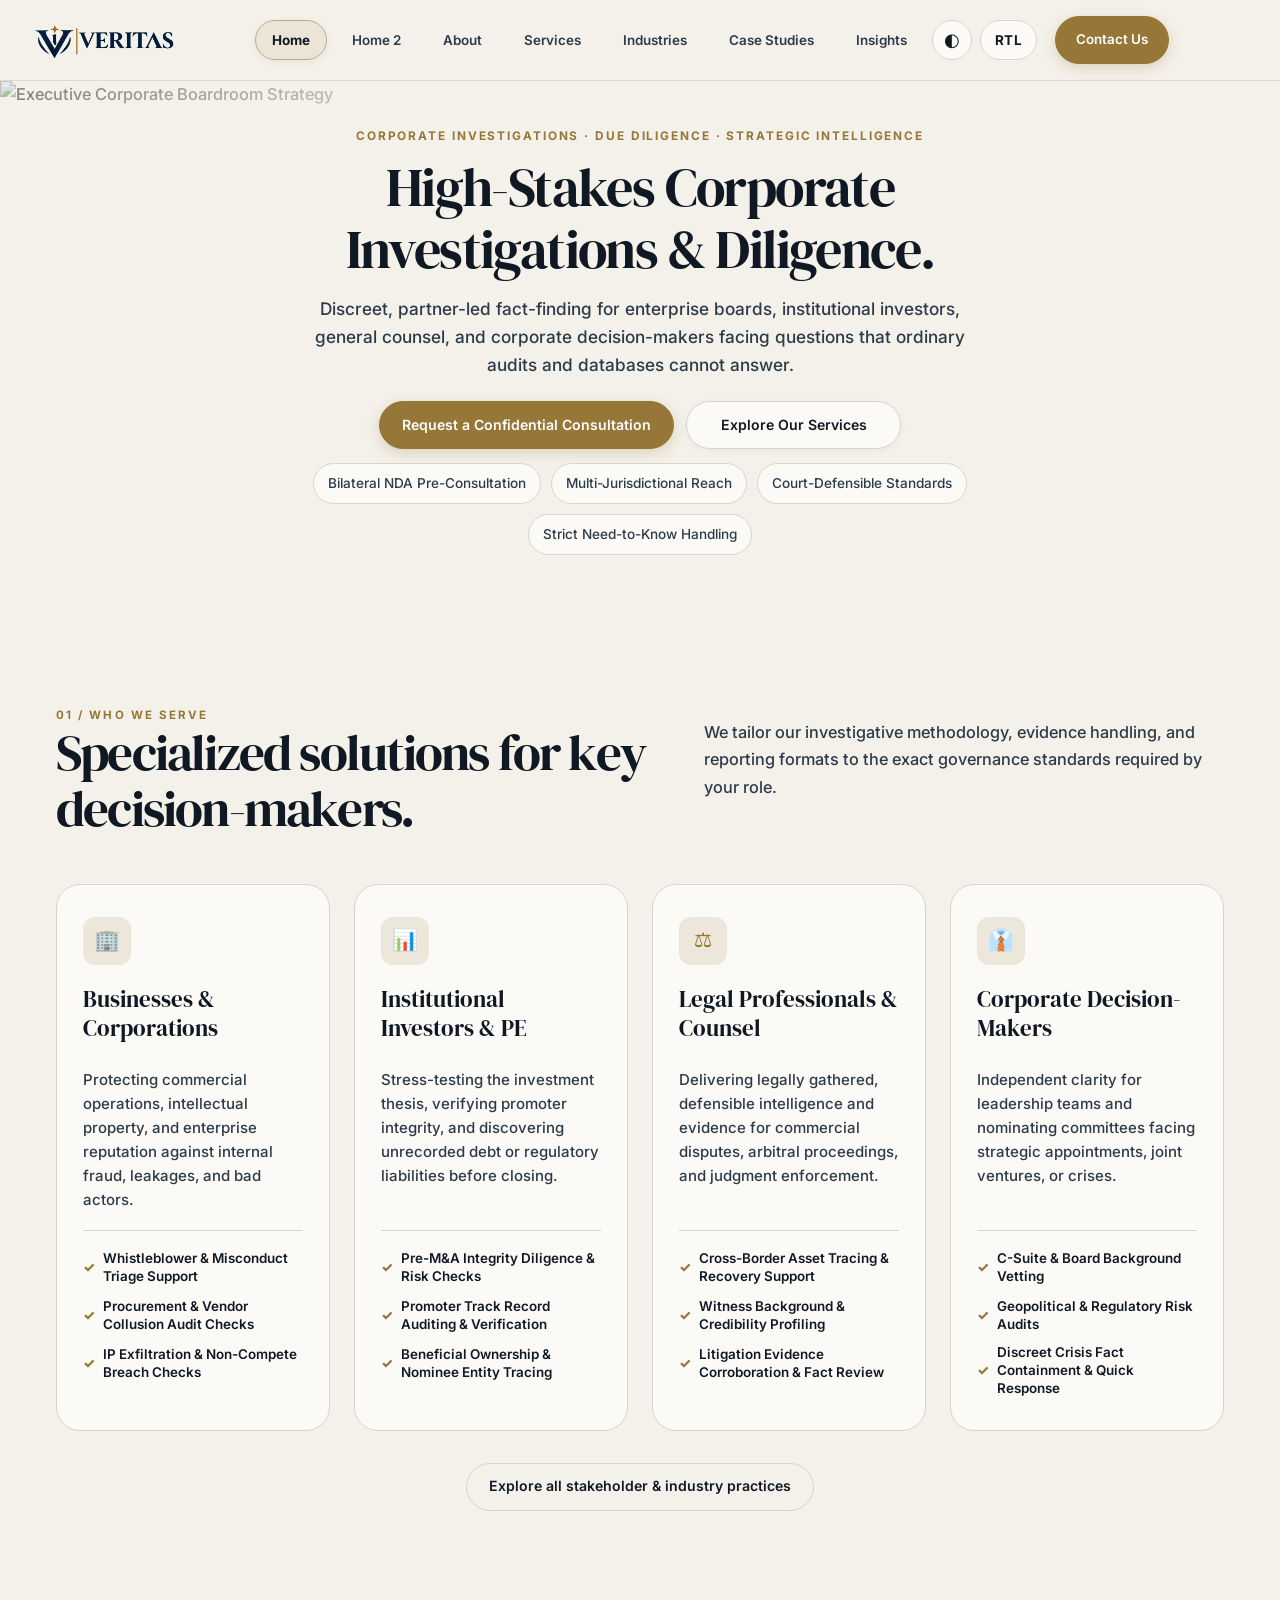
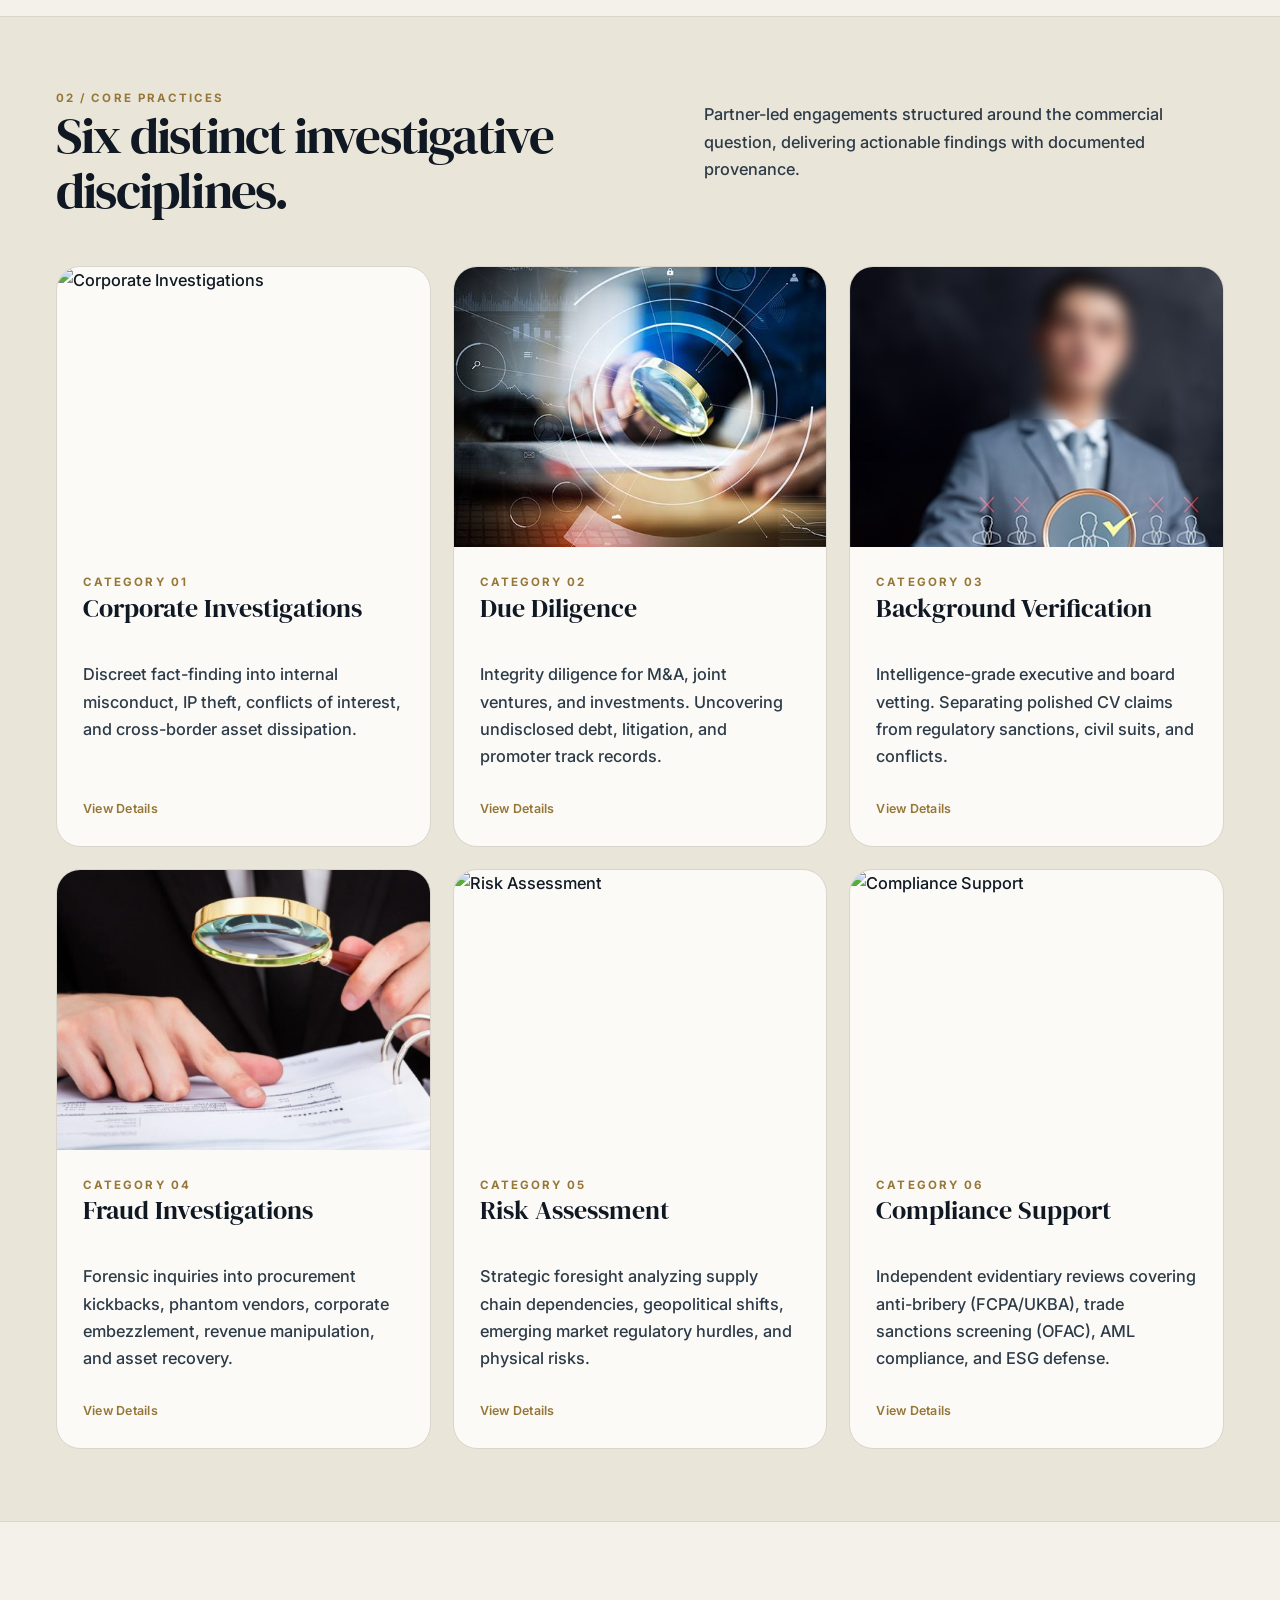
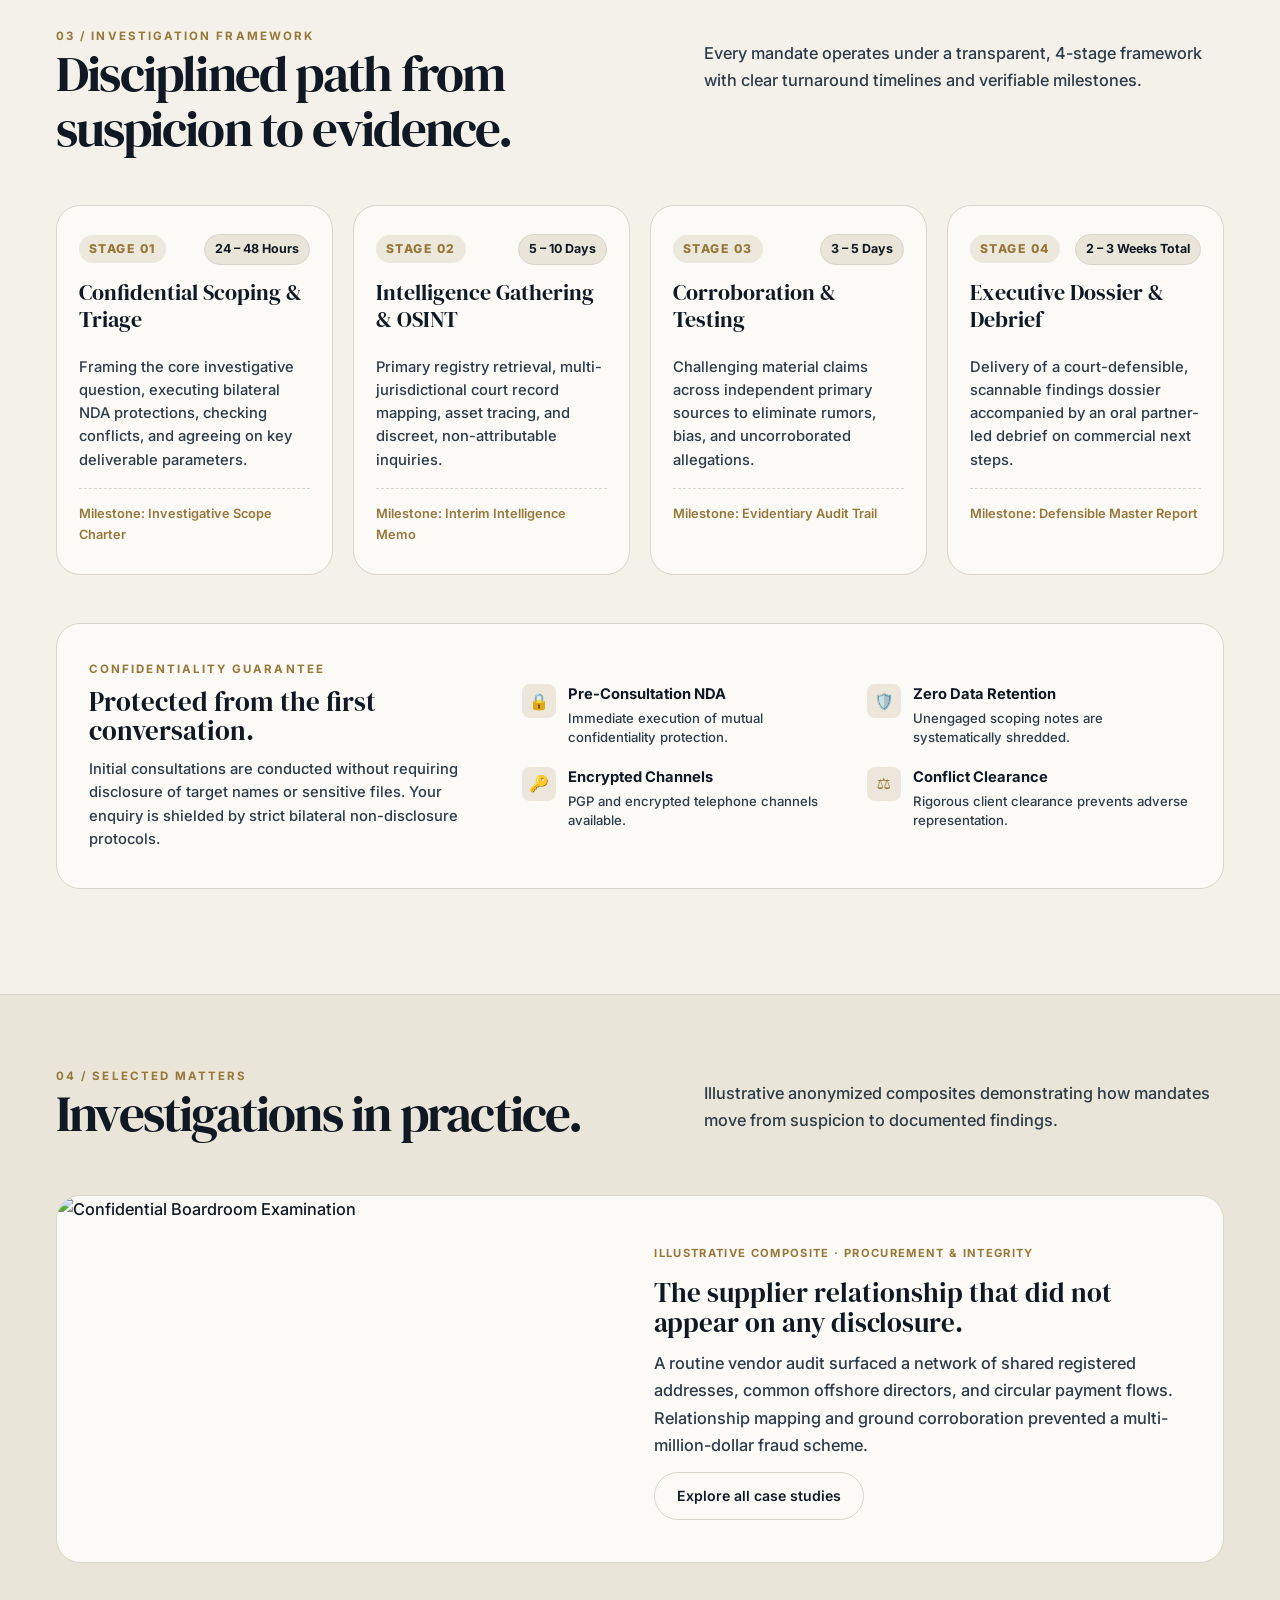
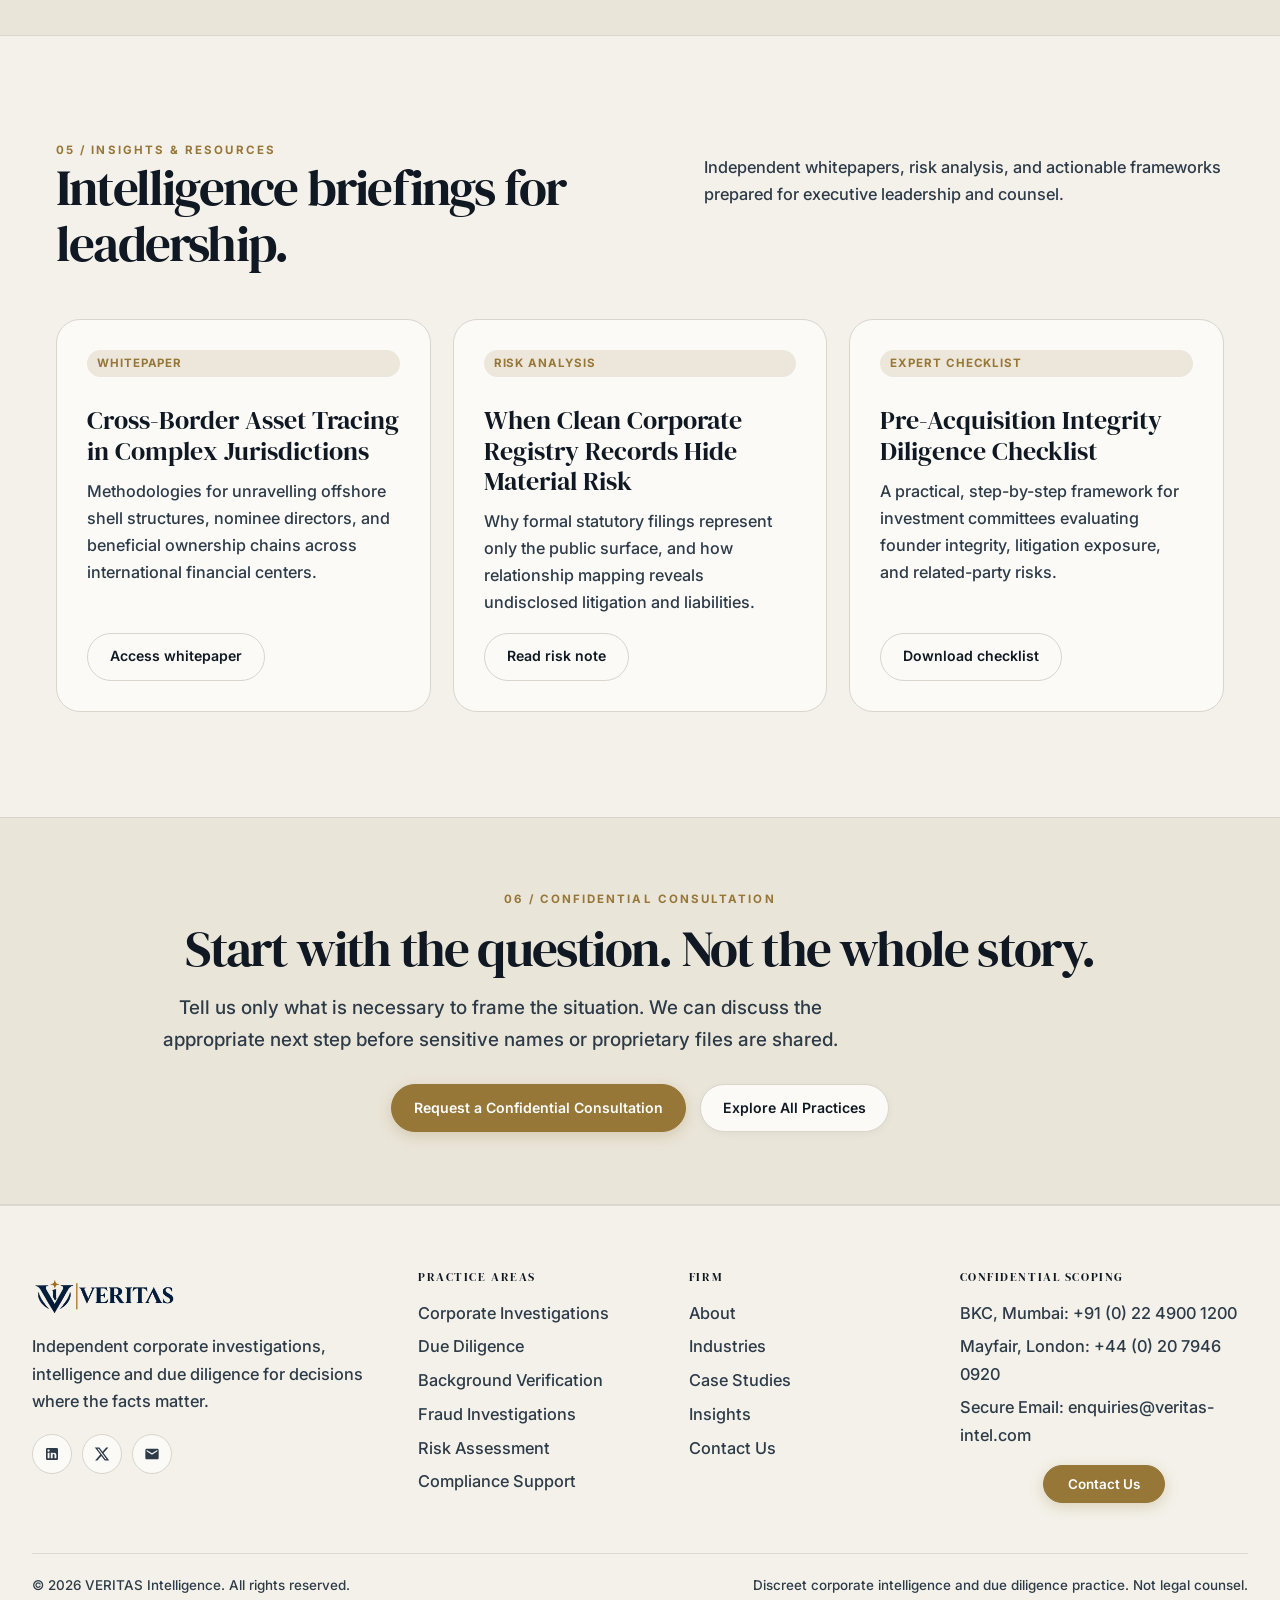
==== commit 8c02dd9d: "cliintcorrr" ====
--- a/index.html
+++ b/index.html
@@ -8,6 +8,167 @@
   <meta name="description" content="Independent corporate investigations, M&A due diligence, background verification, fraud fact-finding, and risk assessment for leadership teams.">
   <link rel="icon" type="image/png" href="assets/favicon.png">
   <link rel="stylesheet" href="assets/style.css">
+  <style>
+    /* Card content row synchronization: eyebrow, heading, subheading, links/deliverables align to identical horizontal baselines */
+    .who-we-serve-grid,
+    .timeline-stepper {
+      align-items: stretch;
+    }
+
+    .serve-card,
+    .timeline-card {
+      height: 100%;
+      box-sizing: border-box;
+      display: flex;
+      flex-direction: column;
+    }
+
+    .serve-card .serve-icon {
+      flex-shrink: 0;
+      margin-bottom: 20px;
+    }
+
+    .serve-card h3 {
+      min-height: 3.65rem;
+      line-height: 1.25;
+      margin-bottom: 12px;
+      display: flex;
+      align-items: flex-start;
+    }
+
+    .serve-card p {
+      min-height: 5.75rem;
+      line-height: 1.6;
+      margin-bottom: 18px;
+    }
+
+    .serve-card .serve-list {
+      margin-top: auto;
+    }
+
+    .serve-card .serve-list li {
+      min-height: 2.5rem;
+      line-height: 1.35;
+    }
+
+    .timeline-card .timeline-header {
+      flex-shrink: 0;
+      margin-bottom: 14px;
+    }
+
+    .timeline-card h3 {
+      min-height: 3.45rem;
+      line-height: 1.25;
+      margin-bottom: 10px;
+      display: flex;
+      align-items: flex-start;
+    }
+
+    .timeline-card p {
+      min-height: 5.4rem;
+      line-height: 1.58;
+      margin-bottom: 16px;
+    }
+
+    .timeline-card .timeline-deliverable {
+      margin-top: auto;
+    }
+
+    @supports (grid-template-rows: subgrid) {
+      @media (min-width: 1101px) {
+        .who-we-serve-grid {
+          grid-template-rows: auto auto 1fr auto;
+        }
+        .who-we-serve-grid .serve-card {
+          display: grid;
+          grid-row: span 4;
+          grid-template-rows: subgrid;
+          row-gap: 0;
+        }
+        .who-we-serve-grid .serve-card h3,
+        .who-we-serve-grid .serve-card p {
+          min-height: 0;
+        }
+        .who-we-serve-grid .serve-card .serve-list {
+          margin-top: 0;
+        }
+
+        .timeline-stepper {
+          grid-template-rows: auto auto 1fr auto;
+        }
+        .timeline-stepper .timeline-card {
+          display: grid;
+          grid-row: span 4;
+          grid-template-rows: subgrid;
+          row-gap: 0;
+        }
+        .timeline-stepper .timeline-card h3,
+        .timeline-stepper .timeline-card p {
+          min-height: 0;
+        }
+        .timeline-stepper .timeline-card .timeline-deliverable {
+          margin-top: 0;
+        }
+      }
+    }
+
+    @media (max-width: 1100px) {
+      .who-we-serve-grid,
+      .timeline-stepper {
+        grid-template-columns: repeat(2, 1fr) !important;
+        gap: 22px;
+      }
+
+      .serve-card h3 {
+        min-height: 3.2rem;
+      }
+
+      .serve-card p {
+        min-height: 4.8rem;
+      }
+
+      .timeline-card h3 {
+        min-height: 3.2rem;
+      }
+
+      .timeline-card p {
+        min-height: 4.6rem;
+      }
+    }
+
+    @media (max-width: 640px) {
+      .who-we-serve-grid,
+      .timeline-stepper {
+        grid-template-columns: 1fr !important;
+        gap: 16px;
+      }
+
+      .serve-card h3,
+      .serve-card p,
+      .timeline-card h3,
+      .timeline-card p {
+        min-height: 0;
+      }
+    }
+
+    .footer-cta-wrap {
+      margin-top: 16px;
+      text-align: center;
+    }
+
+    .footer-cta-btn {
+      display: inline-flex !important;
+      align-items: center !important;
+      justify-content: center !important;
+      text-align: center !important;
+      padding: 10px 24px !important;
+      font-size: 0.84rem !important;
+      height: auto !important;
+      min-height: 38px !important;
+      line-height: 1 !important;
+      margin: 0 auto !important;
+    }
+  </style>
 </head>
 
 <body data-page="home" class="">
@@ -71,9 +232,9 @@
           <h3>Businesses & Corporations</h3>
           <p>Protecting commercial operations, intellectual property, and enterprise reputation against internal fraud, leakages, and bad actors.</p>
           <ul class="serve-list">
-            <li>Whistleblower & Misconduct Triage</li>
-            <li>Procurement & Vendor Collusion Audits</li>
-            <li>IP Exfiltration & Non-Compete Breach</li>
+            <li>Whistleblower & Misconduct Triage Support</li>
+            <li>Procurement & Vendor Collusion Audit Checks</li>
+            <li>IP Exfiltration & Non-Compete Breach Checks</li>
           </ul>
         </div>
 
@@ -82,9 +243,9 @@
           <h3>Institutional Investors & PE</h3>
           <p>Stress-testing the investment thesis, verifying promoter integrity, and discovering unrecorded debt or regulatory liabilities before closing.</p>
           <ul class="serve-list">
-            <li>Pre-M&A Integrity Diligence</li>
-            <li>Promoter Track Record Auditing</li>
-            <li>Beneficial Ownership & Nominee Tracing</li>
+            <li>Pre-M&A Integrity Diligence & Risk Checks</li>
+            <li>Promoter Track Record Auditing & Verification</li>
+            <li>Beneficial Ownership & Nominee Entity Tracing</li>
           </ul>
         </div>
 
@@ -93,9 +254,9 @@
           <h3>Legal Professionals & Counsel</h3>
           <p>Delivering legally gathered, defensible intelligence and evidence for commercial disputes, arbitral proceedings, and judgment enforcement.</p>
           <ul class="serve-list">
-            <li>Cross-Border Asset Tracing</li>
+            <li>Cross-Border Asset Tracing & Recovery Support</li>
             <li>Witness Background & Credibility Profiling</li>
-            <li>Litigation Evidence Corroboration</li>
+            <li>Litigation Evidence Corroboration & Fact Review</li>
           </ul>
         </div>
 
@@ -106,13 +267,13 @@
           <ul class="serve-list">
             <li>C-Suite & Board Background Vetting</li>
             <li>Geopolitical & Regulatory Risk Audits</li>
-            <li>Discreet Crisis Fact Containment</li>
+            <li>Discreet Crisis Fact Containment & Quick Response</li>
           </ul>
         </div>
       </div>
 
       <div style="text-align:center;margin-top:32px;">
-        <a class="btn ghost" href="industries.html">Explore all stakeholder & industry practices →</a>
+        <a class="btn ghost" href="industries.html">Explore all stakeholder & industry practices</a>
       </div>
     </div>
   </section>
@@ -137,7 +298,7 @@
             <span class="eyebrow" style="color:var(--gold);font-weight:700;">Category 01</span>
             <h3>Corporate Investigations</h3>
             <p>Discreet fact-finding into internal misconduct, IP theft, conflicts of interest, and cross-border asset dissipation.</p>
-            <span class="arrow" style="color:var(--gold);font-weight:700;display:inline-block;margin-top:auto;padding-top:10px;">Explore service & process ↗</span>
+            <span class="card-link" style="color:var(--gold);font-size:0.78rem;font-weight:600;letter-spacing:0.02em;display:inline-block;margin-top:auto;padding-top:10px;">View Details</span>
           </div>
         </a>
 
@@ -147,7 +308,7 @@
             <span class="eyebrow" style="color:var(--gold);font-weight:700;">Category 02</span>
             <h3>Due Diligence</h3>
             <p>Integrity diligence for M&A, joint ventures, and investments. Uncovering undisclosed debt, litigation, and promoter track records.</p>
-            <span class="arrow" style="color:var(--gold);font-weight:700;display:inline-block;margin-top:auto;padding-top:10px;">Explore service & process ↗</span>
+            <span class="card-link" style="color:var(--gold);font-size:0.78rem;font-weight:600;letter-spacing:0.02em;display:inline-block;margin-top:auto;padding-top:10px;">View Details</span>
           </div>
         </a>
 
@@ -157,7 +318,7 @@
             <span class="eyebrow" style="color:var(--gold);font-weight:700;">Category 03</span>
             <h3>Background Verification</h3>
             <p>Intelligence-grade executive and board vetting. Separating polished CV claims from regulatory sanctions, civil suits, and conflicts.</p>
-            <span class="arrow" style="color:var(--gold);font-weight:700;display:inline-block;margin-top:auto;padding-top:10px;">Explore service & process ↗</span>
+            <span class="card-link" style="color:var(--gold);font-size:0.78rem;font-weight:600;letter-spacing:0.02em;display:inline-block;margin-top:auto;padding-top:10px;">View Details</span>
           </div>
         </a>
 
@@ -167,7 +328,7 @@
             <span class="eyebrow" style="color:var(--gold);font-weight:700;">Category 04</span>
             <h3>Fraud Investigations</h3>
             <p>Forensic inquiries into procurement kickbacks, phantom vendors, corporate embezzlement, revenue manipulation, and asset recovery.</p>
-            <span class="arrow" style="color:var(--gold);font-weight:700;display:inline-block;margin-top:auto;padding-top:10px;">Explore service & process ↗</span>
+            <span class="card-link" style="color:var(--gold);font-size:0.78rem;font-weight:600;letter-spacing:0.02em;display:inline-block;margin-top:auto;padding-top:10px;">View Details</span>
           </div>
         </a>
 
@@ -177,7 +338,7 @@
             <span class="eyebrow" style="color:var(--gold);font-weight:700;">Category 05</span>
             <h3>Risk Assessment</h3>
             <p>Strategic foresight analyzing supply chain dependencies, geopolitical shifts, emerging market regulatory hurdles, and physical risks.</p>
-            <span class="arrow" style="color:var(--gold);font-weight:700;display:inline-block;margin-top:auto;padding-top:10px;">Explore service & process ↗</span>
+            <span class="card-link" style="color:var(--gold);font-size:0.78rem;font-weight:600;letter-spacing:0.02em;display:inline-block;margin-top:auto;padding-top:10px;">View Details</span>
           </div>
         </a>
 
@@ -187,7 +348,7 @@
             <span class="eyebrow" style="color:var(--gold);font-weight:700;">Category 06</span>
             <h3>Compliance Support</h3>
             <p>Independent evidentiary reviews covering anti-bribery (FCPA/UKBA), trade sanctions screening (OFAC), AML compliance, and ESG defense.</p>
-            <span class="arrow" style="color:var(--gold);font-weight:700;display:inline-block;margin-top:auto;padding-top:10px;">Explore service & process ↗</span>
+            <span class="card-link" style="color:var(--gold);font-size:0.78rem;font-weight:600;letter-spacing:0.02em;display:inline-block;margin-top:auto;padding-top:10px;">View Details</span>
           </div>
         </a>
       </div>
@@ -312,7 +473,7 @@
           <span class="tag">Illustrative Composite · Procurement & Integrity</span>
           <h3>The supplier relationship that did not appear on any disclosure.</h3>
           <p>A routine vendor audit surfaced a network of shared registered addresses, common offshore directors, and circular payment flows. Relationship mapping and ground corroboration prevented a multi-million-dollar fraud scheme.</p>
-          <a class="btn ghost" href="case-studies.html">Explore all case studies ↗</a>
+          <a class="btn ghost" href="case-studies.html">Explore all case studies</a>
         </div>
       </div>
     </div>
@@ -336,21 +497,21 @@
           <span class="resource-badge">Whitepaper</span>
           <h3>Cross-Border Asset Tracing in Complex Jurisdictions</h3>
           <p>Methodologies for unravelling offshore shell structures, nominee directors, and beneficial ownership chains across international financial centers.</p>
-          <a class="btn ghost" style="margin-top:auto;" href="insights.html">Access whitepaper ↗</a>
+          <a class="btn ghost" style="margin-top:auto;" href="insights.html">Access whitepaper</a>
         </article>
 
         <article class="card">
           <span class="resource-badge">Risk Analysis</span>
           <h3>When Clean Corporate Registry Records Hide Material Risk</h3>
           <p>Why formal statutory filings represent only the public surface, and how relationship mapping reveals undisclosed litigation and liabilities.</p>
-          <a class="btn ghost" style="margin-top:auto;" href="insights.html">Read risk note ↗</a>
+          <a class="btn ghost" style="margin-top:auto;" href="insights.html">Read risk note</a>
         </article>
 
         <article class="card">
           <span class="resource-badge">Expert Checklist</span>
           <h3>Pre-Acquisition Integrity Diligence Checklist</h3>
           <p>A practical, step-by-step framework for investment committees evaluating founder integrity, litigation exposure, and related-party risks.</p>
-          <a class="btn ghost" style="margin-top:auto;" href="insights.html">Download checklist ↗</a>
+          <a class="btn ghost" style="margin-top:auto;" href="insights.html">Download checklist</a>
         </article>
       </div>
     </div>
@@ -362,9 +523,9 @@
       <div class="eyebrow">06 / Confidential Consultation</div>
       <h2 style="margin:12px 0 16px;">Start with the question. Not the whole story.</h2>
       <p class="lead">Tell us only what is necessary to frame the situation. We can discuss the appropriate next step before sensitive names or proprietary files are shared.</p>
-      <div style="margin-top:28px;">
+      <div class="cta-btn-group">
         <a class="btn gold" href="contact.html">Request a Confidential Consultation</a>
-        <a class="btn secondary" style="margin-left:10px;" href="services.html">Explore All Practices</a>
+        <a class="btn secondary" href="services.html">Explore All Practices</a>
       </div>
     </div>
   </section>
@@ -402,7 +563,9 @@
         <p>BKC, Mumbai: +91 (0) 22 4900 1200</p>
         <p>Mayfair, London: +44 (0) 20 7946 0920</p>
         <p>Secure Email: enquiries@veritas-intel.com</p>
-        <p style="margin-top:14px;"><a class="btn gold" style="display:inline-block;padding:8px 16px;font-size:0.82rem;" href="contact.html">Contact Us</a></p>
+        <div class="footer-cta-wrap">
+          <a class="btn gold footer-cta-btn" href="contact.html">Contact Us</a>
+        </div>
       </div>
     </div>
     <div class="container footer-bottom">
--- a/assets/style.css
+++ b/assets/style.css
@@ -431,11 +431,12 @@
    ========================================================================== */
 .hero {
   position: relative;
-  min-height: 580px;
-  height: 62vh;
+  min-height: 520px;
+  height: auto;
   display: flex;
   flex-direction: column;
   justify-content: center;
+  box-sizing: border-box;
   overflow: hidden;
   background: var(--hero-bg);
   color: var(--hero-text);
@@ -464,15 +465,22 @@
   z-index: 2;
   padding: 55px clamp(24px, 4.5vw, 64px) 45px;
   width: 100%;
-}
-
-@media(max-width: 900px) {
+  box-sizing: border-box;
+}
+
+@media(max-width: 1100px) {
   .hero {
     height: auto;
-    min-height: 520px;
+    min-height: auto;
   }
   .hero-inner {
-    padding: 75px clamp(18px, 4vw, 32px) 55px;
+    padding: 65px clamp(18px, 4vw, 32px) 50px;
+  }
+}
+
+@media(max-width: 640px) {
+  .hero-inner {
+    padding: 48px 18px 40px;
   }
 }
 
@@ -542,6 +550,17 @@
   background: radial-gradient(circle at 82% 25%, color-mix(in srgb, var(--gold) 12%, transparent) 0%, transparent 48%),
               linear-gradient(135deg, var(--hero-bg) 0%, color-mix(in srgb, var(--surface2) 75%, var(--hero-bg)) 100%);
   border-bottom: 1px solid var(--line);
+  height: auto;
+  min-height: 520px;
+  padding: clamp(38px, 5.5vw, 68px) 0;
+  box-sizing: border-box;
+  justify-content: flex-start;
+}
+
+.hero.hero-h2 .hero-inner,
+.hero.hero-split .hero-inner {
+  padding-top: 0;
+  padding-bottom: 0;
 }
 
 html[data-theme="dark"] .hero.hero-h2,
@@ -1312,6 +1331,7 @@
 
 .card .btn,
 .card .arrow,
+.card .card-link,
 .card .pills,
 .card > a,
 .card .card-action {
@@ -1398,9 +1418,27 @@
 }
 
 .image-card .copy .arrow,
+.image-card .copy .card-link,
 .image-card .copy .btn {
   margin-top: auto;
   align-self: flex-start;
+}
+
+.card-link {
+  font-size: 0.78rem;
+  font-weight: 600;
+  letter-spacing: 0.02em;
+  color: var(--gold);
+  display: inline-block;
+  margin-top: auto;
+  padding-top: 10px;
+  transition: color .2s ease;
+}
+
+.image-card:hover .card-link {
+  color: var(--ink);
+  text-decoration: underline;
+  text-underline-offset: 3px;
 }
 
 .split {
@@ -1917,7 +1955,8 @@
   }
 
   .grid-4,
-  .process {
+  .process,
+  .stat-row {
     grid-template-columns: repeat(2, 1fr)
   }
 
@@ -1942,7 +1981,8 @@
 
   .grid-3 > *:nth-child(3):last-child {
     grid-column: 1 / -1;
-    width: min(100%, 580px);
+    width: calc((100% - 22px) / 2);
+    max-width: 100%;
     margin-inline: auto;
   }
 }
@@ -2235,11 +2275,13 @@
   grid-template-columns: repeat(4, 1fr);
   gap: 24px;
   margin-top: 36px;
-}
-
-@media(max-width: 1024px) {
+  align-items: stretch;
+}
+
+@media(max-width: 1100px) {
   .who-we-serve-grid {
     grid-template-columns: repeat(2, 1fr);
+    gap: 22px;
   }
 }
 
@@ -2259,6 +2301,8 @@
   transition: transform .25s ease, border-color .25s ease, box-shadow .25s ease;
   position: relative;
   overflow: hidden;
+  height: 100%;
+  box-sizing: border-box;
 }
 
 .serve-card:hover {
@@ -2293,12 +2337,16 @@
   place-items: center;
   margin-bottom: 20px;
   font-size: 1.3rem;
+  flex-shrink: 0;
 }
 
 .serve-card h3 {
   font-size: 1.45rem;
   margin-bottom: 12px;
-  line-height: 1.2;
+  line-height: 1.25;
+  min-height: 3.65rem;
+  display: flex;
+  align-items: flex-start;
 }
 
 .serve-card p {
@@ -2306,6 +2354,7 @@
   color: var(--muted);
   line-height: 1.6;
   margin-bottom: 18px;
+  min-height: 5.75rem;
 }
 
 .serve-list {
@@ -2326,6 +2375,8 @@
   display: flex;
   align-items: center;
   gap: 8px;
+  line-height: 1.35;
+  min-height: 2.5rem;
 }
 
 .serve-list li::before {
@@ -2333,6 +2384,38 @@
   color: var(--gold);
   font-weight: 800;
   font-size: 0.85rem;
+}
+
+@supports (grid-template-rows: subgrid) {
+  @media(min-width: 1101px) {
+    .who-we-serve-grid {
+      grid-template-rows: auto auto 1fr auto;
+    }
+    .who-we-serve-grid .serve-card {
+      display: grid;
+      grid-row: span 4;
+      grid-template-rows: subgrid;
+      row-gap: 0;
+    }
+    .who-we-serve-grid .serve-card h3 {
+      min-height: 0;
+    }
+    .who-we-serve-grid .serve-card p {
+      min-height: 0;
+    }
+    .who-we-serve-grid .serve-card .serve-list {
+      margin-top: 0;
+    }
+  }
+}
+
+@media(max-width: 640px) {
+  .serve-card h3 {
+    min-height: 0;
+  }
+  .serve-card p {
+    min-height: 0;
+  }
 }
 
 /* Timeline & Process Stepper */
@@ -2342,17 +2425,20 @@
   gap: 20px;
   margin-top: 36px;
   position: relative;
-}
-
-@media(max-width: 992px) {
+  align-items: stretch;
+}
+
+@media(max-width: 1100px) {
   .timeline-stepper {
     grid-template-columns: repeat(2, 1fr);
+    gap: 22px;
   }
 }
 
 @media(max-width: 600px) {
   .timeline-stepper {
     grid-template-columns: 1fr;
+    gap: 16px;
   }
 }
 
@@ -2365,6 +2451,8 @@
   flex-direction: column;
   position: relative;
   transition: all .25s ease;
+  height: 100%;
+  box-sizing: border-box;
 }
 
 .timeline-card:hover {
@@ -2376,7 +2464,11 @@
   display: flex;
   align-items: center;
   justify-content: space-between;
+  flex-wrap: wrap;
+  gap: 10px;
+  row-gap: 10px;
   margin-bottom: 14px;
+  flex-shrink: 0;
 }
 
 .timeline-step-badge {
@@ -2388,6 +2480,9 @@
   background: color-mix(in srgb, var(--gold) 14%, transparent);
   padding: 4px 10px;
   border-radius: 999px;
+  display: inline-flex;
+  align-items: center;
+  white-space: nowrap;
 }
 
 .timeline-duration {
@@ -2398,11 +2493,18 @@
   padding: 4px 10px;
   border-radius: 999px;
   border: 1px solid var(--line);
+  display: inline-flex;
+  align-items: center;
+  white-space: nowrap;
 }
 
 .timeline-card h3 {
   font-size: 1.35rem;
   margin-bottom: 10px;
+  line-height: 1.25;
+  min-height: 3.45rem;
+  display: flex;
+  align-items: flex-start;
 }
 
 .timeline-card p {
@@ -2410,6 +2512,7 @@
   color: var(--muted);
   line-height: 1.58;
   margin-bottom: 16px;
+  min-height: 5.4rem;
 }
 
 .timeline-deliverable {
@@ -2419,6 +2522,57 @@
   font-size: 0.8rem;
   font-weight: 600;
   color: var(--gold);
+}
+
+@supports (grid-template-rows: subgrid) {
+  @media(min-width: 1101px) {
+    .timeline-stepper {
+      grid-template-rows: auto auto 1fr auto;
+    }
+    .timeline-stepper .timeline-card {
+      display: grid;
+      grid-row: span 4;
+      grid-template-rows: subgrid;
+      row-gap: 0;
+    }
+    .timeline-stepper .timeline-card h3 {
+      min-height: 0;
+    }
+    .timeline-stepper .timeline-card p {
+      min-height: 0;
+    }
+    .timeline-stepper .timeline-card .timeline-deliverable {
+      margin-top: 0;
+    }
+  }
+}
+
+@media(max-width: 600px) {
+  .timeline-card h3 {
+    min-height: 0;
+  }
+  .timeline-card p {
+    min-height: 0;
+  }
+}
+
+/* Footer CTA Button Alignment */
+.footer-cta-wrap {
+  margin-top: 16px;
+  text-align: center;
+}
+
+.footer-cta-btn {
+  display: inline-flex !important;
+  align-items: center !important;
+  justify-content: center !important;
+  text-align: center !important;
+  padding: 10px 24px !important;
+  font-size: 0.84rem !important;
+  height: auto !important;
+  min-height: 38px !important;
+  line-height: 1 !important;
+  margin: 0 auto !important;
 }
 
 /* Confidentiality & Security Guarantee Banner */
@@ -2434,22 +2588,24 @@
   align-items: center;
 }
 
-@media(max-width: 860px) {
+@media(max-width: 1024px) {
   .security-guarantee-band {
     grid-template-columns: 1fr;
-    padding: 28px 22px;
+    padding: 30px 24px;
+    gap: 24px;
   }
 }
 
 .security-pillars {
   display: grid;
   grid-template-columns: repeat(2, 1fr);
-  gap: 16px;
+  gap: 18px 20px;
 }
 
 @media(max-width: 540px) {
   .security-pillars {
     grid-template-columns: 1fr;
+    gap: 14px;
   }
 }
 
@@ -2631,9 +2787,10 @@
   margin-top: 28px;
 }
 
-@media(max-width: 900px) {
+@media(max-width: 1100px) {
   .protocol-steps {
     grid-template-columns: repeat(2, 1fr);
+    gap: 20px;
   }
 }
 
@@ -2668,4 +2825,1038 @@
   color: var(--muted);
   line-height: 1.55;
   margin: 0;
+}
+
+/* ==========================================================================
+   Home 2 Distinct Architecture: Mandate Matrix, Protocol Stack, Shield Grid
+   ========================================================================== */
+
+/* 1. Mandate Matrix Grid (2-Column Executive Practice Architecture) */
+.mandate-matrix-grid {
+  display: grid;
+  grid-template-columns: repeat(2, 1fr);
+  gap: 24px;
+  margin-top: 36px;
+}
+
+@media(max-width: 860px) {
+  .mandate-matrix-grid {
+    grid-template-columns: 1fr;
+  }
+}
+
+.mandate-card {
+  background: var(--surface);
+  border: 1px solid var(--line);
+  border-radius: var(--radius);
+  padding: 32px 30px;
+  display: flex;
+  flex-direction: column;
+  transition: transform .25s ease, border-color .25s ease, box-shadow .25s ease;
+  position: relative;
+  overflow: hidden;
+}
+
+.mandate-card:hover {
+  transform: translateY(-4px);
+  border-color: var(--gold);
+  box-shadow: var(--shadow);
+}
+
+.mandate-card-header {
+  display: flex;
+  align-items: center;
+  justify-content: space-between;
+  margin-bottom: 16px;
+}
+
+.mandate-code-badge {
+  font-size: 0.76rem;
+  font-weight: 800;
+  letter-spacing: 0.14em;
+  text-transform: uppercase;
+  color: var(--gold);
+  background: color-mix(in srgb, var(--gold) 14%, transparent);
+  padding: 4px 12px;
+  border-radius: 999px;
+}
+
+.mandate-status-tag {
+  font-size: 0.78rem;
+  font-weight: 600;
+  color: var(--muted);
+  display: flex;
+  align-items: center;
+  gap: 6px;
+}
+
+.mandate-status-dot {
+  width: 7px;
+  height: 7px;
+  border-radius: 50%;
+  background: var(--gold);
+}
+
+.mandate-card h3 {
+  font-size: 1.45rem;
+  margin-bottom: 12px;
+  line-height: 1.25;
+}
+
+.mandate-card p {
+  font-size: 0.94rem;
+  color: var(--muted);
+  line-height: 1.62;
+  margin-bottom: 20px;
+}
+
+.mandate-deliverable-chips {
+  display: flex;
+  flex-wrap: wrap;
+  gap: 8px;
+  margin-top: auto;
+  padding-top: 18px;
+  border-top: 1px solid var(--line);
+  margin-bottom: 18px;
+}
+
+.mandate-chip {
+  font-size: 0.78rem;
+  font-weight: 600;
+  color: var(--ink);
+  background: var(--surface2);
+  border: 1px solid var(--line);
+  padding: 4px 10px;
+  border-radius: 6px;
+}
+
+.mandate-action-link {
+  font-size: 0.78rem;
+  font-weight: 600;
+  letter-spacing: 0.02em;
+  color: var(--gold);
+  display: inline-flex;
+  align-items: center;
+  transition: color .2s ease;
+}
+
+.mandate-action-link:hover {
+  color: var(--ink);
+  text-decoration: underline;
+  text-underline-offset: 3px;
+}
+
+/* 2. Operational Protocol Timeline Stack (Connected Horizontal Phase Cards) */
+.protocol-timeline-stack {
+  display: flex;
+  flex-direction: column;
+  gap: 20px;
+  margin-top: 36px;
+}
+
+.protocol-phase-card {
+  background: var(--surface);
+  border: 1px solid var(--line);
+  border-radius: var(--radius);
+  padding: 28px 32px;
+  display: grid;
+  grid-template-columns: 200px 1fr 260px;
+  gap: 28px;
+  align-items: center;
+  transition: transform .25s ease, border-color .25s ease, box-shadow .25s ease;
+  position: relative;
+}
+
+.protocol-phase-card:hover {
+  transform: translateY(-3px);
+  border-color: var(--gold);
+  box-shadow: var(--shadow);
+}
+
+@media(max-width: 1024px) {
+  .protocol-phase-card {
+    grid-template-columns: 1fr;
+    gap: 18px;
+    padding: 24px 22px;
+  }
+  .protocol-phase-identity {
+    flex-direction: row;
+    align-items: center;
+    gap: 14px;
+    flex-wrap: wrap;
+  }
+}
+
+.protocol-phase-identity {
+  display: flex;
+  flex-direction: column;
+  gap: 8px;
+}
+
+.protocol-phase-number {
+  font-family: "DM Serif Display", serif;
+  font-size: 2.2rem;
+  line-height: 1;
+  color: var(--gold);
+}
+
+.protocol-phase-window {
+  font-size: 0.78rem;
+  font-weight: 700;
+  color: var(--ink);
+  background: var(--surface2);
+  border: 1px solid var(--line);
+  padding: 4px 10px;
+  border-radius: 999px;
+  display: inline-block;
+  width: fit-content;
+}
+
+.protocol-phase-main h3 {
+  font-size: 1.35rem;
+  margin-bottom: 8px;
+  line-height: 1.25;
+}
+
+.protocol-phase-main p {
+  font-size: 0.92rem;
+  color: var(--muted);
+  line-height: 1.58;
+  margin: 0;
+}
+
+.protocol-benchmark-box {
+  background: var(--surface2);
+  border: 1px dashed var(--line);
+  border-radius: 12px;
+  padding: 14px 16px;
+  display: flex;
+  flex-direction: column;
+  gap: 4px;
+}
+
+.protocol-benchmark-label {
+  font-size: 0.72rem;
+  font-weight: 800;
+  letter-spacing: 0.1em;
+  text-transform: uppercase;
+  color: var(--gold);
+}
+
+.protocol-benchmark-val {
+  font-size: 0.86rem;
+  font-weight: 700;
+  color: var(--ink);
+  line-height: 1.35;
+}
+
+/* 3. Institutional Client Confidentiality Shield Architecture */
+.shield-section {
+  margin-top: 54px;
+}
+
+.shield-card-grid {
+  display: grid;
+  grid-template-columns: repeat(4, 1fr);
+  gap: 20px;
+  margin-top: 32px;
+}
+
+@media(max-width: 1100px) {
+  .shield-card-grid {
+    grid-template-columns: repeat(2, 1fr);
+    gap: 20px;
+  }
+}
+
+@media(max-width: 560px) {
+  .shield-card-grid {
+    grid-template-columns: 1fr;
+  }
+}
+
+.shield-card {
+  background: var(--surface);
+  border: 1px solid var(--line);
+  border-radius: var(--radius);
+  padding: 26px 22px;
+  display: flex;
+  flex-direction: column;
+  transition: transform .25s ease, border-color .25s ease, box-shadow .25s ease;
+  height: 100%;
+  box-sizing: border-box;
+}
+
+.shield-card:hover {
+  transform: translateY(-4px);
+  border-color: var(--gold);
+  box-shadow: var(--shadow);
+}
+
+.shield-card-top {
+  display: flex;
+  align-items: center;
+  justify-content: space-between;
+  margin-bottom: 16px;
+}
+
+.shield-icon-badge {
+  width: 42px;
+  height: 42px;
+  border-radius: 10px;
+  background: color-mix(in srgb, var(--gold) 15%, transparent);
+  color: var(--gold);
+  display: grid;
+  place-items: center;
+  font-size: 1.2rem;
+}
+
+.shield-level-tag {
+  font-size: 0.72rem;
+  font-weight: 800;
+  letter-spacing: 0.08em;
+  text-transform: uppercase;
+  color: var(--gold);
+  border: 1px solid color-mix(in srgb, var(--gold) 35%, transparent);
+  padding: 3px 8px;
+  border-radius: 999px;
+}
+
+.shield-card h4 {
+  font-size: 1.2rem;
+  margin-bottom: 10px;
+  line-height: 1.25;
+}
+
+.shield-card p {
+  font-size: 0.88rem;
+  color: var(--muted);
+  line-height: 1.58;
+  margin: 0 0 16px;
+}
+
+.shield-assurance-pill {
+  margin-top: auto;
+  padding-top: 12px;
+  border-top: 1px solid var(--line);
+  font-size: 0.76rem;
+  font-weight: 700;
+  color: var(--ink);
+  display: flex;
+  align-items: center;
+  gap: 6px;
+}
+
+.shield-assurance-pill::before {
+  content: "●";
+  color: var(--gold);
+  font-size: 0.65rem;
+}
+
+/* ==========================================================================
+   4. Services Page: Architectural Practice Directory & Executive Console
+   ========================================================================== */
+.practice-console-grid {
+  display: grid;
+  grid-template-columns: repeat(3, 1fr);
+  gap: 24px;
+  margin-top: 32px;
+}
+
+@media(max-width: 1024px) {
+  .practice-console-grid {
+    grid-template-columns: repeat(2, 1fr);
+    gap: 20px;
+  }
+}
+
+@media(max-width: 640px) {
+  .practice-console-grid {
+    grid-template-columns: 1fr;
+    gap: 16px;
+  }
+}
+
+.practice-console-card {
+  background: var(--surface);
+  border: 1px solid var(--line);
+  border-radius: var(--radius);
+  padding: 26px 22px 22px;
+  display: flex;
+  flex-direction: column;
+  position: relative;
+  transition: transform .25s ease, border-color .25s ease, box-shadow .25s ease;
+  height: 100%;
+  box-sizing: border-box;
+  text-decoration: none;
+  color: inherit;
+  overflow: hidden;
+}
+
+.practice-console-card::before {
+  content: "";
+  position: absolute;
+  top: 0;
+  left: 0;
+  right: 0;
+  height: 3px;
+  background: linear-gradient(90deg, transparent, var(--gold), transparent);
+  opacity: 0;
+  transition: opacity .3s ease;
+}
+
+.practice-console-card:hover {
+  transform: translateY(-5px);
+  border-color: color-mix(in srgb, var(--gold) 45%, var(--line));
+  box-shadow: 0 16px 36px -12px rgba(0, 0, 0, 0.22);
+}
+
+.practice-console-card:hover::before {
+  opacity: 1;
+}
+
+.practice-console-top {
+  display: flex;
+  align-items: center;
+  justify-content: space-between;
+  margin-bottom: 18px;
+  padding-bottom: 14px;
+  border-bottom: 1px solid var(--line);
+}
+
+.practice-console-id {
+  display: flex;
+  align-items: baseline;
+  gap: 6px;
+}
+
+.practice-console-code {
+  font-size: 0.72rem;
+  font-weight: 800;
+  letter-spacing: 0.12em;
+  text-transform: uppercase;
+  color: var(--gold);
+}
+
+.practice-console-num {
+  font-family: var(--font-serif);
+  font-size: 1.25rem;
+  font-weight: 700;
+  color: var(--ink);
+  line-height: 1;
+}
+
+.practice-console-sla {
+  font-size: 0.72rem;
+  font-weight: 700;
+  letter-spacing: 0.05em;
+  color: var(--ink);
+  background: var(--surface2);
+  border: 1px solid var(--line);
+  padding: 4px 10px;
+  border-radius: 999px;
+  display: inline-flex;
+  align-items: center;
+  gap: 6px;
+}
+
+.practice-console-sla-dot {
+  width: 6px;
+  height: 6px;
+  border-radius: 50%;
+  background: var(--gold);
+  display: inline-block;
+}
+
+.practice-console-identity {
+  display: flex;
+  align-items: center;
+  gap: 14px;
+  margin-bottom: 14px;
+}
+
+.practice-console-icon {
+  width: 44px;
+  height: 44px;
+  min-width: 44px;
+  border-radius: 12px;
+  background: color-mix(in srgb, var(--gold) 12%, var(--surface2));
+  border: 1px solid color-mix(in srgb, var(--gold) 35%, transparent);
+  color: var(--gold);
+  display: grid;
+  place-items: center;
+  transition: transform .25s ease, background-color .25s ease;
+}
+
+.practice-console-card:hover .practice-console-icon {
+  transform: scale(1.08);
+  background: color-mix(in srgb, var(--gold) 22%, var(--surface2));
+}
+
+.practice-console-header-text {
+  flex: 1;
+  min-width: 0;
+}
+
+.practice-console-header-text h3 {
+  font-size: 1.25rem;
+  line-height: 1.25;
+  margin: 0 0 3px;
+  font-weight: 700;
+}
+
+.practice-console-focus {
+  font-size: 0.75rem;
+  font-weight: 700;
+  text-transform: uppercase;
+  letter-spacing: 0.06em;
+  color: var(--gold);
+  display: block;
+}
+
+.practice-console-desc {
+  font-size: 0.88rem;
+  color: var(--muted);
+  line-height: 1.6;
+  margin: 0 0 16px;
+}
+
+.practice-console-scopes {
+  background: var(--surface2);
+  border: 1px solid var(--line);
+  border-radius: 10px;
+  padding: 14px 14px;
+  margin-top: auto;
+  margin-bottom: 18px;
+  display: flex;
+  flex-direction: column;
+  gap: 8px;
+}
+
+.practice-console-scopes-title {
+  font-size: 0.7rem;
+  font-weight: 800;
+  letter-spacing: 0.1em;
+  text-transform: uppercase;
+  color: var(--muted);
+  margin-bottom: 2px;
+}
+
+.practice-console-scope-item {
+  font-size: 0.82rem;
+  color: var(--ink);
+  line-height: 1.35;
+  display: flex;
+  align-items: flex-start;
+  gap: 8px;
+}
+
+.practice-console-scope-item svg {
+  width: 14px;
+  height: 14px;
+  min-width: 14px;
+  margin-top: 2px;
+  color: var(--gold);
+  flex-shrink: 0;
+}
+
+.practice-console-cta {
+  display: inline-flex;
+  align-items: center;
+  padding-top: 10px;
+  border-top: 1px solid var(--line);
+  font-size: 0.78rem;
+  font-weight: 600;
+  letter-spacing: 0.02em;
+  color: var(--gold);
+  transition: color .2s ease;
+}
+
+.practice-console-card:hover .practice-console-cta {
+  color: var(--ink);
+  text-decoration: underline;
+  text-underline-offset: 3px;
+}
+
+[dir="rtl"] .practice-console-scope-item svg {
+  transform: scaleX(-1);
+}
+
+/* ==========================================================================
+   5. Alignment Harmonization for Industries, Case Studies & Insights
+   ========================================================================== */
+
+/* Industries Page: Who We Serve Grid Alignment */
+#stakeholders .who-we-serve-grid {
+  align-items: stretch;
+}
+
+#stakeholders .serve-card {
+  height: 100%;
+  box-sizing: border-box;
+  display: flex;
+  flex-direction: column;
+}
+
+#stakeholders .serve-card .serve-icon {
+  flex-shrink: 0;
+  margin-bottom: 20px;
+}
+
+#stakeholders .serve-card h3 {
+  min-height: 3.5rem;
+  line-height: 1.25;
+  margin-bottom: 12px;
+  display: flex;
+  align-items: flex-start;
+}
+
+#stakeholders .serve-card p {
+  min-height: 4.8rem;
+  line-height: 1.6;
+  margin-bottom: 18px;
+}
+
+#stakeholders .serve-card .serve-list {
+  margin-top: auto;
+}
+
+#stakeholders .serve-card .serve-list li {
+  min-height: 2.75rem;
+  line-height: 1.35;
+}
+
+/* Case Studies Page: Selected Matters Card Baseline Alignment */
+#selectedMatters .grid-3 {
+  align-items: stretch;
+}
+
+#selectedMatters .card {
+  height: 100%;
+  box-sizing: border-box;
+  display: flex;
+  flex-direction: column;
+  padding: 30px;
+}
+
+#selectedMatters .card .tag {
+  align-self: flex-start;
+  margin-bottom: 14px;
+  flex-shrink: 0;
+}
+
+#selectedMatters .card h3 {
+  font-size: 1.25rem;
+  line-height: 1.3;
+  min-height: 3.4rem;
+  margin-top: 0;
+  margin-bottom: 12px;
+  display: flex;
+  align-items: flex-start;
+}
+
+#selectedMatters .card p {
+  font-size: 0.92rem;
+  line-height: 1.6;
+  min-height: 4.8rem;
+  margin-top: 0;
+  margin-bottom: 18px;
+  color: var(--muted);
+}
+
+#selectedMatters .card .pills {
+  margin-top: auto;
+  padding-top: 14px;
+  border-top: 1px solid var(--line);
+  display: flex;
+  gap: 8px;
+  flex-wrap: wrap;
+}
+
+/* Insights Page: Resource Hub Grid & Button Alignment */
+#resourcesGrid .card {
+  height: 100%;
+  box-sizing: border-box;
+  display: flex;
+  flex-direction: column;
+  padding: 28px 24px 24px;
+}
+
+#resourcesGrid .card .resource-badge {
+  align-self: flex-start;
+  margin-bottom: 14px;
+  flex-shrink: 0;
+}
+
+#resourcesGrid .card h3 {
+  font-size: 1.2rem;
+  line-height: 1.3;
+  min-height: 4.8rem;
+  margin-top: 0;
+  margin-bottom: 12px;
+  display: flex;
+  align-items: flex-start;
+}
+
+#resourcesGrid .card p {
+  font-size: 0.9rem;
+  line-height: 1.58;
+  min-height: 4.6rem;
+  margin-top: 0;
+  margin-bottom: 18px;
+  color: var(--muted);
+}
+
+#resourcesGrid .card .card-action-wrap {
+  margin-top: auto;
+  padding-top: 16px;
+  border-top: 1px solid var(--line);
+  width: 100%;
+}
+
+#resourcesGrid .card .card-action-wrap .btn {
+  width: 100%;
+  display: inline-flex;
+  align-items: center;
+  justify-content: center;
+  text-align: center;
+  height: 42px;
+  padding: 0 16px;
+  font-size: 0.84rem;
+  font-weight: 700;
+  box-sizing: border-box;
+}
+
+/* Insights Page: Quarterly Risk Briefings Centered Form */
+.briefings-subscribe-form {
+  display: flex;
+  align-items: center;
+  justify-content: center;
+  gap: 12px;
+  max-width: 540px;
+  margin: 0 auto;
+  width: 100%;
+}
+
+.briefings-subscribe-form input {
+  flex: 1;
+  padding: 12px 18px;
+  border-radius: 8px;
+  border: 1px solid var(--line);
+  background: var(--surface);
+  color: var(--ink);
+  font-size: 0.88rem;
+  transition: border-color .2s ease;
+}
+
+.briefings-subscribe-form input:focus {
+  border-color: var(--gold);
+  outline: none;
+}
+
+.briefings-subscribe-form .btn {
+  white-space: nowrap;
+  padding: 12px 26px;
+  font-size: 0.88rem;
+  font-weight: 700;
+  border-radius: 8px;
+}
+
+@media(max-width: 580px) {
+  .briefings-subscribe-form {
+    flex-direction: column !important;
+  }
+  .briefings-subscribe-form input,
+  .briefings-subscribe-form .btn {
+    width: 100% !important;
+  }
+}
+
+/* ==========================================================================
+   6. Contact Page: Follow Us Social Icons & Interactive Map Section
+   ========================================================================== */
+.social-circle-btn {
+  width: 40px;
+  height: 40px;
+  border-radius: 50%;
+  border: 1px solid var(--line);
+  background: var(--surface2);
+  color: var(--ink);
+  display: inline-flex;
+  align-items: center;
+  justify-content: center;
+  transition: transform .2s ease, border-color .2s ease, background-color .2s ease, color .2s ease;
+  text-decoration: none;
+}
+
+.social-circle-btn:hover {
+  border-color: var(--gold);
+  color: var(--gold);
+  background: color-mix(in srgb, var(--gold) 15%, var(--surface));
+  transform: translateY(-2px);
+  box-shadow: 0 4px 12px rgba(0, 0, 0, 0.08);
+}
+
+.interactive-map-section {
+  padding-top: 20px;
+  padding-bottom: 70px;
+}
+
+.map-controls-bar {
+  display: flex;
+  align-items: center;
+  justify-content: space-between;
+  flex-wrap: wrap;
+  gap: 14px;
+  margin-bottom: 20px;
+}
+
+.map-switcher-tabs {
+  display: inline-flex;
+  gap: 8px;
+  background: var(--surface2);
+  padding: 5px;
+  border-radius: 10px;
+  border: 1px solid var(--line);
+}
+
+.map-card-wrapper {
+  background: var(--surface);
+  border: 1px solid var(--line);
+  border-radius: var(--radius);
+  overflow: hidden;
+  box-shadow: var(--shadow);
+  display: grid;
+  grid-template-columns: 1fr 380px;
+  gap: 0;
+}
+
+@media(max-width: 960px) {
+  .map-card-wrapper {
+    grid-template-columns: 1fr;
+  }
+}
+
+.map-frame-box {
+  position: relative;
+  min-height: 440px;
+  height: 100%;
+  background: var(--surface2);
+}
+
+.map-frame-box iframe {
+  width: 100%;
+  height: 100%;
+  min-height: 440px;
+  border: 0;
+  display: block;
+}
+
+.map-sidebar-details {
+  padding: 34px 28px;
+  display: flex;
+  flex-direction: column;
+  justify-content: space-between;
+  background: var(--surface);
+  border-left: 1px solid var(--line);
+  box-sizing: border-box;
+}
+
+[dir="rtl"] .map-sidebar-details {
+  border-left: none;
+  border-right: 1px solid var(--line);
+}
+
+.map-loc-badge {
+  display: inline-block;
+  padding: 4px 12px;
+  border-radius: 999px;
+  font-size: 0.72rem;
+  font-weight: 800;
+  letter-spacing: 0.08em;
+  text-transform: uppercase;
+  background: color-mix(in srgb, var(--gold) 15%, transparent);
+  color: var(--gold);
+  margin-bottom: 14px;
+}
+
+.map-sidebar-details h4 {
+  font-size: 1.35rem;
+  margin-bottom: 8px;
+  line-height: 1.25;
+}
+
+.map-sidebar-details p {
+  font-size: 0.88rem;
+  color: var(--muted);
+  line-height: 1.6;
+  margin-bottom: 20px;
+}
+
+.map-meta-list {
+  display: flex;
+  flex-direction: column;
+  gap: 12px;
+  font-size: 0.84rem;
+  margin-bottom: 24px;
+}
+
+.map-meta-item {
+  display: flex;
+  align-items: flex-start;
+  gap: 10px;
+  color: var(--ink);
+  line-height: 1.45;
+}
+
+.map-meta-item svg {
+  color: var(--gold);
+  flex-shrink: 0;
+  margin-top: 2px;
+}
+
+/* ==========================================================================
+   RESPONSIVENESS & TABLET / MOBILE ALIGNMENT ENHANCEMENTS
+   ========================================================================== */
+
+/* Footer Callout Action Buttons (Desktop, Tablet & Mobile) */
+.cta-btn-group {
+  display: flex;
+  align-items: center;
+  justify-content: center;
+  gap: 14px;
+  flex-wrap: wrap;
+  margin-top: 28px;
+}
+
+@media(max-width: 640px) {
+  .cta-btn-group {
+    flex-direction: column;
+    align-items: stretch;
+    gap: 12px;
+    width: 100%;
+    max-width: 380px;
+    margin-left: auto;
+    margin-right: auto;
+  }
+  .cta-btn-group .btn {
+    width: 100%;
+    margin: 0 !important;
+    text-align: center;
+    justify-content: center;
+    white-space: normal;
+    padding: 12px 20px;
+    height: auto;
+    min-height: 48px;
+  }
+}
+
+/* Contact Page Mobile View Cropping & Breathing Room Protection */
+@media(max-width: 768px) {
+  #enquiryForm {
+    padding-left: 18px !important;
+    padding-right: 18px !important;
+    padding-top: 32px !important;
+    box-sizing: border-box !important;
+  }
+  .form-wrap {
+    grid-template-columns: 1fr;
+    gap: 28px;
+    width: 100%;
+    max-width: 100%;
+    box-sizing: border-box;
+  }
+  .form {
+    padding: 24px 18px;
+    border-radius: 18px;
+    width: 100%;
+    max-width: 100%;
+    box-sizing: border-box;
+    overflow-x: hidden;
+  }
+  .form-grid {
+    grid-template-columns: 1fr;
+    gap: 14px;
+    width: 100%;
+  }
+  .form button[type="submit"] {
+    white-space: normal;
+    height: auto;
+    min-height: 48px;
+    padding: 12px 18px;
+    font-size: 0.95rem;
+    line-height: 1.35;
+  }
+  #enquiryForm .card {
+    margin-top: 20px;
+    padding: 22px 18px;
+    border-radius: 18px;
+    width: 100%;
+    max-width: 100%;
+    box-sizing: border-box;
+  }
+}
+
+@media(max-width: 480px) {
+  #enquiryForm {
+    padding-left: 14px !important;
+    padding-right: 14px !important;
+  }
+  #enquiryForm .card,
+  #enquiryForm .form {
+    padding: 20px 14px !important;
+    border-radius: 16px !important;
+  }
+}
+
+/* Services Page: Detailed Scope, Process & Benefits Card Dimensions & Centered Button */
+#practiceDetails .card {
+  box-sizing: border-box;
+  width: 100%;
+}
+
+#practiceDetails .grid-3 {
+  gap: 20px;
+  align-items: stretch;
+}
+
+#practiceDetails .grid-3 > div {
+  display: flex;
+  flex-direction: column;
+  justify-content: flex-start;
+  min-height: 125px;
+  box-sizing: border-box;
+}
+
+@media(max-width: 1200px) {
+  #practiceDetails .grid-3 {
+    grid-template-columns: repeat(2, 1fr);
+  }
+  #practiceDetails .grid-3 > div:nth-child(3):last-child {
+    grid-column: 1 / -1;
+    width: calc((100% - 20px) / 2);
+    max-width: 100%;
+    margin-inline: auto;
+  }
+}
+
+@media(max-width: 640px) {
+  #practiceDetails .grid-3 {
+    grid-template-columns: 1fr;
+  }
+  #practiceDetails .grid-3 > div:nth-child(3):last-child {
+    grid-column: auto;
+    width: 100%;
+    max-width: 100%;
+    margin-inline: 0;
+  }
+}
+
+.practice-action-wrap {
+  display: flex;
+  align-items: center;
+  justify-content: center;
+  text-align: center;
+  margin-top: 24px;
+  width: 100%;
 }
